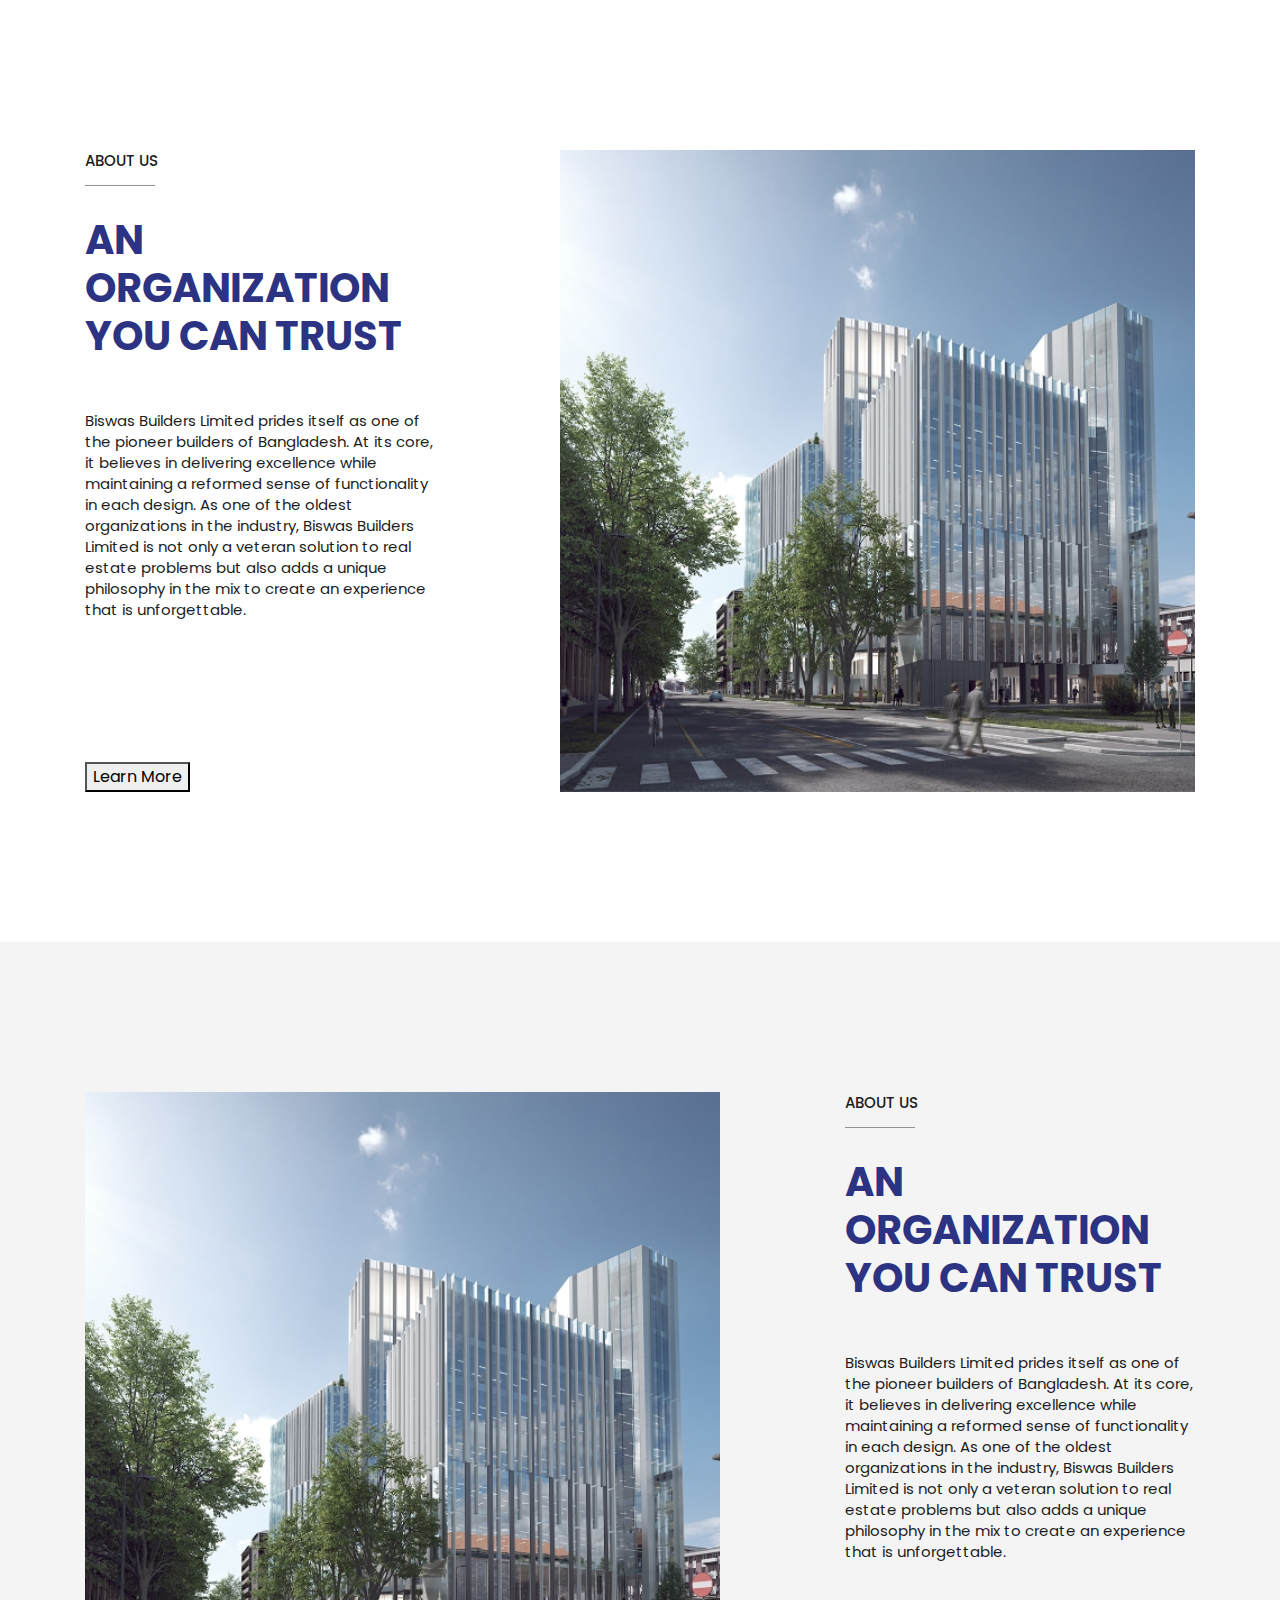
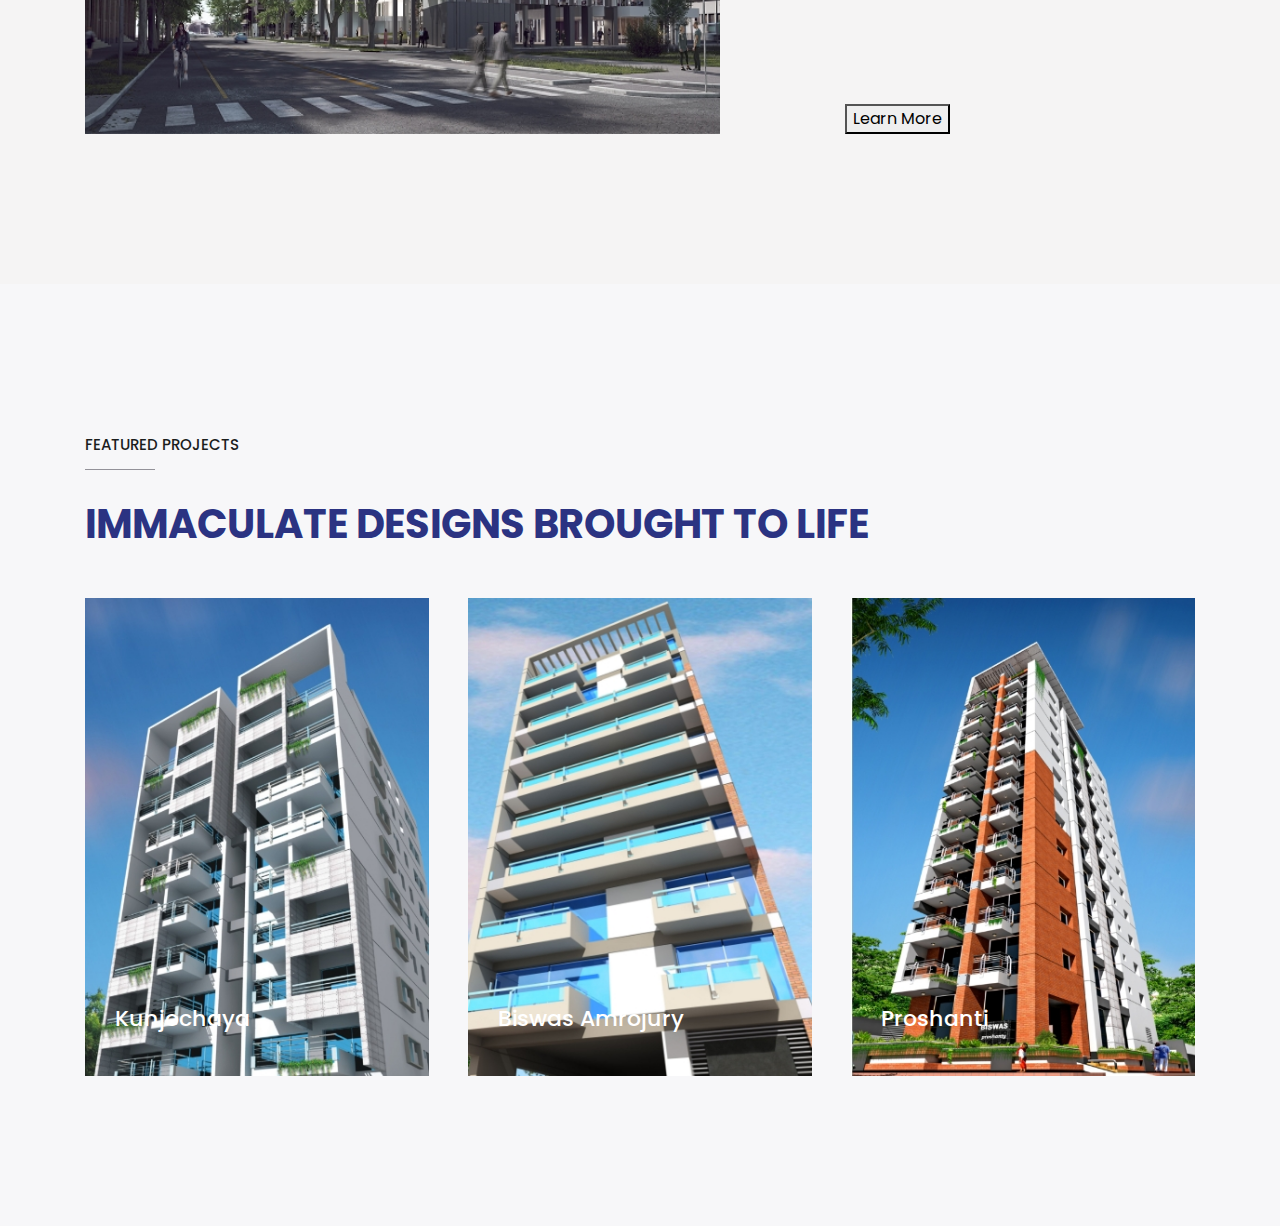
==== index.html @ 7f6e0b33 "first commit" ====
<!doctype html>
<html lang="en">
<head>
    <meta charset="UTF-8">
    <meta name="viewport"
          content="width=device-width, user-scalable=no, initial-scale=1.0, maximum-scale=1.0, minimum-scale=1.0">
    <meta http-equiv="X-UA-Compatible" content="ie=edge">
    <link rel="shortcut icon" href="assets/images/static/fav.png"/>
    <link href="https://fonts.googleapis.com/css?family=Poppins:200,300,400,500&display=swap" rel="stylesheet">
    <meta name="theme-color" content="#ffffff">
    <title>DC Template</title>
    <!--==============css links start==============-->
    <link rel="stylesheet" href="assets/lib/bootstrap/bootstrap.min.css">
    <link rel="stylesheet" href="assets/lib/font-awesome/font-awesome.min.css">
    <link rel="stylesheet" href="assets/lib/slick_slider/slick.min.css">
    <link rel="stylesheet" href="assets/lib/light_gallery/lightgallery.css">
    <link rel="stylesheet" href="assets/lib/layer_slider/layerslider.css">
    <link rel="stylesheet" href="assets/lib/nice_select/nice-select.css">
    <link rel="stylesheet" href="assets/css/home.css">
    <!--==============css links end==============-->
</head>
<body>
    <section class="px-150">
        <div class="container">
            <div class="row about_us">
                <div class="col-sm-4 about_us__text pb-sm-50">
                    <h4 class="subtitle">about us</h4>
                    <h1 class="title">An organization you can trust</h1>
                    <p>Biswas Builders Limited prides itself as one of the pioneer builders of Bangladesh. At its core, it believes in delivering excellence while maintaining a reformed sense of functionality in each design. As one of the oldest organizations in the industry, Biswas Builders Limited is not only a veteran solution to real estate problems but also adds a unique philosophy in the mix to create an experience that is unforgettable.</p>
                    <button>Learn More</button>
                </div>
                <div class="col-sm-7 offset-1 about_us__img">
                    <div class="about_us__img__img">
                        <img src="assets/images/static/Group-4869.jpg" alt="">
                    </div>
                </div>
            </div>
        </div>
    </section>

    <section class="section_bg px-150">
        <div class="container">
            <div class="row about_us">
                <div class="col-sm-7 about_us__img pb-sm-50">
                    <div class="about_us__img__img">
                        <img src="assets/images/static/Group-4869.jpg" alt="">
                    </div>
                </div>
                <div class="col-sm-4 offset-1 about_us__text">
                    <h4 class="subtitle">about us</h4>
                    <h1 class="title">An organization you can trust</h1>
                    <p>Biswas Builders Limited prides itself as one of the pioneer builders of Bangladesh. At its core, it believes in delivering excellence while maintaining a reformed sense of functionality in each design. As one of the oldest organizations in the industry, Biswas Builders Limited is not only a veteran solution to real estate problems but also adds a unique philosophy in the mix to create an experience that is unforgettable.</p>
                    <button>Learn More</button>
                </div>
            </div>
        </div>
    </section>

    <section class="featured_projects_bg px-150">
        <div class="container">
            <div class="row featured_projects">
                <div class="col-sm-12 featured_projects__text pb-sm-50">
                    <h4 class="subtitle">featured projects</h4>
                    <h1 class="title">Immaculate designs brought to life</h1>
                </div>
                <div class="col featured_projects__img">
                    <div class="featured_projects__img__slick">
                        <div class="featured_projects__img__slick__img">
                            <img src="assets/images/dynamic/featured-projects/Mask Group 170.jpg" alt="">
                            <h4 class="featured_projects__img__slick__img__title">Kunjochaya</h4>
                        </div>
                        <div class="featured_projects__img__slick__img">
                            <img src="assets/images/dynamic/featured-projects/Mask Group 175.jpg" alt="">
                            <h4 class="featured_projects__img__slick__img__title">Biswas Amrojury</h4>
                        </div>
                        <div class="featured_projects__img__slick__img">
                            <img src="assets/images/dynamic/featured-projects/Mask Group 176.jpg" alt="">
                            <h4 class="featured_projects__img__slick__img__title">Proshanti</h4>
                        </div>
                    </div>
                </div>
            </div>
        </div>
    </section>



















<!--======================= js links ======================= -->
<script src="assets/js/jquery.min.js"></script>
<script src="assets/lib/bootstrap/bootstrap.min.js"></script>
<script src="assets/lib/light_gallery/lightgallery.js"></script>
<script src="assets/lib/layer_slider/layerslider.transitions.js"></script>
<script src="assets/lib/layer_slider/layerslider.kreaturamedia.jquery.js"></script>
<script src="assets/lib/slick_slider/slick.js"></script>
<script src="assets/lib/gsap/tweenmax.js"></script>
<script src="assets/lib/anim/jquery.blast.min.js"></script>
<script src="assets/lib/nice_select/jquery.nice-select.min.js"></script>
<script src="assets/lib/preload/image-preloader.js"></script>
<script src="assets/js/home.js"></script>

</body>
</html>
---- assets/lib/light_gallery/lightgallery.css ----
@font-face {
  font-family: 'lg';
  src: url("../fonts/lg.eot?n1z373");
  src: url("../fonts/lg.eot?#iefixn1z373") format("embedded-opentype"), url("../fonts/lg.woff?n1z373") format("woff"), url("../fonts/lg.ttf?n1z373") format("truetype"), url("../fonts/lg.svg?n1z373#lg") format("svg");
  font-weight: normal;
  font-style: normal;
}
.lg-icon {
  font-family: 'lg';
  speak: none;
  font-style: normal;
  font-weight: normal;
  font-variant: normal;
  text-transform: none;
  line-height: 1;
  /* Better Font Rendering =========== */
  -webkit-font-smoothing: antialiased;
  -moz-osx-font-smoothing: grayscale;
}

.lg-actions .lg-next, .lg-actions .lg-prev {
  background-color: rgba(0, 0, 0, 0.45);
  border-radius: 2px;
  color: #999;
  cursor: pointer;
  display: block;
  font-size: 22px;
  margin-top: -10px;
  padding: 8px 10px 9px;
  position: absolute;
  top: 50%;
  z-index: 1080;
  border: none;
  outline: none;
}
.lg-actions .lg-next.disabled, .lg-actions .lg-prev.disabled {
  pointer-events: none;
  opacity: 0.5;
}
.lg-actions .lg-next:hover, .lg-actions .lg-prev:hover {
  color: #FFF;
}
.lg-actions .lg-next {
  right: 20px;
}
.lg-actions .lg-next:before {
  content: "\e095";
}
.lg-actions .lg-prev {
  left: 20px;
}
.lg-actions .lg-prev:after {
  content: "\e094";
}

@-webkit-keyframes lg-right-end {
  0% {
    left: 0;
  }
  50% {
    left: -30px;
  }
  100% {
    left: 0;
  }
}
@-moz-keyframes lg-right-end {
  0% {
    left: 0;
  }
  50% {
    left: -30px;
  }
  100% {
    left: 0;
  }
}
@-ms-keyframes lg-right-end {
  0% {
    left: 0;
  }
  50% {
    left: -30px;
  }
  100% {
    left: 0;
  }
}
@keyframes lg-right-end {
  0% {
    left: 0;
  }
  50% {
    left: -30px;
  }
  100% {
    left: 0;
  }
}
@-webkit-keyframes lg-left-end {
  0% {
    left: 0;
  }
  50% {
    left: 30px;
  }
  100% {
    left: 0;
  }
}
@-moz-keyframes lg-left-end {
  0% {
    left: 0;
  }
  50% {
    left: 30px;
  }
  100% {
    left: 0;
  }
}
@-ms-keyframes lg-left-end {
  0% {
    left: 0;
  }
  50% {
    left: 30px;
  }
  100% {
    left: 0;
  }
}
@keyframes lg-left-end {
  0% {
    left: 0;
  }
  50% {
    left: 30px;
  }
  100% {
    left: 0;
  }
}
.lg-outer.lg-right-end .lg-object {
  -webkit-animation: lg-right-end 0.3s;
  -o-animation: lg-right-end 0.3s;
  animation: lg-right-end 0.3s;
  position: relative;
}
.lg-outer.lg-left-end .lg-object {
  -webkit-animation: lg-left-end 0.3s;
  -o-animation: lg-left-end 0.3s;
  animation: lg-left-end 0.3s;
  position: relative;
}

.lg-toolbar {
  z-index: 1082;
  left: 0;
  position: absolute;
  top: 0;
  width: 100%;
  background-color: rgba(0, 0, 0, 0.45);
}
.lg-toolbar .lg-icon {
  color: #999;
  cursor: pointer;
  float: right;
  font-size: 24px;
  height: 47px;
  line-height: 27px;
  padding: 10px 0;
  text-align: center;
  width: 50px;
  text-decoration: none !important;
  outline: medium none;
  -webkit-transition: color 0.2s linear;
  -o-transition: color 0.2s linear;
  transition: color 0.2s linear;
}
.lg-toolbar .lg-icon:hover {
  color: #FFF;
}
.lg-toolbar .lg-close:after {
  content: "\e070";
}
.lg-toolbar .lg-download:after {
  content: "\e0f2";
}

.lg-sub-html {
  background-color: rgba(0, 0, 0, 0.45);
  bottom: 0;
  color: #EEE;
  font-size: 16px;
  left: 0;
  padding: 10px 40px;
  position: fixed;
  right: 0;
  text-align: center;
  z-index: 1080;
}
.lg-sub-html h4 {
  margin: 0;
  font-size: 13px;
  font-weight: bold;
}
.lg-sub-html p {
  font-size: 12px;
  margin: 5px 0 0;
}

#lg-counter {
  color: #999;
  display: inline-block;
  font-size: 16px;
  padding-left: 20px;
  padding-top: 12px;
  vertical-align: middle;
}

.lg-toolbar, .lg-prev, .lg-next {
  opacity: 1;
  -webkit-transition: -webkit-transform 0.35s cubic-bezier(0, 0, 0.25, 1) 0s, opacity 0.35s cubic-bezier(0, 0, 0.25, 1) 0s, color 0.2s linear;
  -moz-transition: -moz-transform 0.35s cubic-bezier(0, 0, 0.25, 1) 0s, opacity 0.35s cubic-bezier(0, 0, 0.25, 1) 0s, color 0.2s linear;
  -o-transition: -o-transform 0.35s cubic-bezier(0, 0, 0.25, 1) 0s, opacity 0.35s cubic-bezier(0, 0, 0.25, 1) 0s, color 0.2s linear;
  transition: transform 0.35s cubic-bezier(0, 0, 0.25, 1) 0s, opacity 0.35s cubic-bezier(0, 0, 0.25, 1) 0s, color 0.2s linear;
}

.lg-hide-items .lg-prev {
  opacity: 0;
  -webkit-transform: translate3d(-10px, 0, 0);
  transform: translate3d(-10px, 0, 0);
}
.lg-hide-items .lg-next {
  opacity: 0;
  -webkit-transform: translate3d(10px, 0, 0);
  transform: translate3d(10px, 0, 0);
}
.lg-hide-items .lg-toolbar {
  opacity: 0;
  -webkit-transform: translate3d(0, -10px, 0);
  transform: translate3d(0, -10px, 0);
}

body:not(.lg-from-hash) .lg-outer.lg-start-zoom .lg-object {
  -webkit-transform: scale3d(0.5, 0.5, 0.5);
  transform: scale3d(0.5, 0.5, 0.5);
  opacity: 0;
  -webkit-transition: -webkit-transform 250ms cubic-bezier(0, 0, 0.25, 1) 0s, opacity 250ms cubic-bezier(0, 0, 0.25, 1) !important;
  -moz-transition: -moz-transform 250ms cubic-bezier(0, 0, 0.25, 1) 0s, opacity 250ms cubic-bezier(0, 0, 0.25, 1) !important;
  -o-transition: -o-transform 250ms cubic-bezier(0, 0, 0.25, 1) 0s, opacity 250ms cubic-bezier(0, 0, 0.25, 1) !important;
  transition: transform 250ms cubic-bezier(0, 0, 0.25, 1) 0s, opacity 250ms cubic-bezier(0, 0, 0.25, 1) !important;
  -webkit-transform-origin: 50% 50%;
  -moz-transform-origin: 50% 50%;
  -ms-transform-origin: 50% 50%;
  transform-origin: 50% 50%;
}
body:not(.lg-from-hash) .lg-outer.lg-start-zoom .lg-item.lg-complete .lg-object {
  -webkit-transform: scale3d(1, 1, 1);
  transform: scale3d(1, 1, 1);
  opacity: 1;
}

.lg-outer .lg-thumb-outer {
  background-color: #0D0A0A;
  bottom: 0;
  position: absolute;
  width: 100%;
  z-index: 1080;
  max-height: 350px;
  -webkit-transform: translate3d(0, 100%, 0);
  transform: translate3d(0, 100%, 0);
  -webkit-transition: -webkit-transform 0.25s cubic-bezier(0, 0, 0.25, 1) 0s;
  -moz-transition: -moz-transform 0.25s cubic-bezier(0, 0, 0.25, 1) 0s;
  -o-transition: -o-transform 0.25s cubic-bezier(0, 0, 0.25, 1) 0s;
  transition: transform 0.25s cubic-bezier(0, 0, 0.25, 1) 0s;
}
.lg-outer .lg-thumb-outer.lg-grab .lg-thumb-item {
  cursor: -webkit-grab;
  cursor: -moz-grab;
  cursor: -o-grab;
  cursor: -ms-grab;
  cursor: grab;
}
.lg-outer .lg-thumb-outer.lg-grabbing .lg-thumb-item {
  cursor: move;
  cursor: -webkit-grabbing;
  cursor: -moz-grabbing;
  cursor: -o-grabbing;
  cursor: -ms-grabbing;
  cursor: grabbing;
}
.lg-outer .lg-thumb-outer.lg-dragging .lg-thumb {
  -webkit-transition-duration: 0s !important;
  transition-duration: 0s !important;
}
.lg-outer.lg-thumb-open .lg-thumb-outer {
  -webkit-transform: translate3d(0, 0%, 0);
  transform: translate3d(0, 0%, 0);
}
.lg-outer .lg-thumb {
  padding: 10px 0;
  height: 100%;
  margin-bottom: -5px;
}
.lg-outer .lg-thumb-item {
  border-radius: 5px;
  cursor: pointer;
  float: left;
  overflow: hidden;
  height: 100%;
  border: 2px solid #FFF;
  border-radius: 4px;
  margin-bottom: 5px;
}
@media (min-width: 1025px) {
  .lg-outer .lg-thumb-item {
    -webkit-transition: border-color 0.25s ease;
    -o-transition: border-color 0.25s ease;
    transition: border-color 0.25s ease;
  }
}
.lg-outer .lg-thumb-item.active, .lg-outer .lg-thumb-item:hover {
  border-color: #a90707;
}
.lg-outer .lg-thumb-item img {
  width: 100%;
  height: 100%;
  object-fit: cover;
}
.lg-outer.lg-has-thumb .lg-item {
  padding-bottom: 120px;
}
.lg-outer.lg-can-toggle .lg-item {
  padding-bottom: 0;
}
.lg-outer.lg-pull-caption-up .lg-sub-html {
  -webkit-transition: bottom 0.25s ease;
  -o-transition: bottom 0.25s ease;
  transition: bottom 0.25s ease;
}
.lg-outer.lg-pull-caption-up.lg-thumb-open .lg-sub-html {
  bottom: 100px;
}
.lg-outer .lg-toogle-thumb {
  background-color: #0D0A0A;
  border-radius: 2px 2px 0 0;
  color: #999;
  cursor: pointer;
  font-size: 24px;
  height: 39px;
  line-height: 27px;
  padding: 5px 0;
  position: absolute;
  right: 20px;
  text-align: center;
  top: -39px;
  width: 50px;
}
.lg-outer .lg-toogle-thumb:after {
  content: "\e1ff";
}
.lg-outer .lg-toogle-thumb:hover {
  color: #FFF;
}

.lg-outer .lg-video-cont {
  display: inline-block;
  vertical-align: middle;
  max-width: 1140px;
  max-height: 100%;
  width: 100%;
  padding: 0 5px;
}
.lg-outer .lg-video {
  width: 100%;
  height: 0;
  padding-bottom: 56.25%;
  overflow: hidden;
  position: relative;
}
.lg-outer .lg-video .lg-object {
  display: inline-block;
  position: absolute;
  top: 0;
  left: 0;
  width: 100% !important;
  height: 100% !important;
}
.lg-outer .lg-video .lg-video-play {
  width: 84px;
  height: 59px;
  position: absolute;
  left: 50%;
  top: 50%;
  margin-left: -42px;
  margin-top: -30px;
  z-index: 1080;
  cursor: pointer;
}
.lg-outer .lg-has-iframe .lg-video {
  -webkit-overflow-scrolling: touch;
  overflow: auto;
}
.lg-outer .lg-has-vimeo .lg-video-play {
  background: url("../img/vimeo-play.png") no-repeat scroll 0 0 transparent;
}
.lg-outer .lg-has-vimeo:hover .lg-video-play {
  background: url("../img/vimeo-play.png") no-repeat scroll 0 -58px transparent;
}
.lg-outer .lg-has-html5 .lg-video-play {
  background: transparent url("../img/video-play.png") no-repeat scroll 0 0;
  height: 64px;
  margin-left: -32px;
  margin-top: -32px;
  width: 64px;
  opacity: 0.8;
}
.lg-outer .lg-has-html5:hover .lg-video-play {
  opacity: 1;
}
.lg-outer .lg-has-youtube .lg-video-play {
  background: url("../img/youtube-play.png") no-repeat scroll 0 0 transparent;
}
.lg-outer .lg-has-youtube:hover .lg-video-play {
  background: url("../img/youtube-play.png") no-repeat scroll 0 -60px transparent;
}
.lg-outer .lg-video-object {
  width: 100% !important;
  height: 100% !important;
  position: absolute;
  top: 0;
  left: 0;
}
.lg-outer .lg-has-video .lg-video-object {
  visibility: hidden;
}
.lg-outer .lg-has-video.lg-video-playing .lg-object, .lg-outer .lg-has-video.lg-video-playing .lg-video-play {
  display: none;
}
.lg-outer .lg-has-video.lg-video-playing .lg-video-object {
  visibility: visible;
}

.lg-progress-bar {
  background-color: #333;
  height: 5px;
  left: 0;
  position: absolute;
  top: 0;
  width: 100%;
  z-index: 1083;
  opacity: 0;
  -webkit-transition: opacity 0.08s ease 0s;
  -moz-transition: opacity 0.08s ease 0s;
  -o-transition: opacity 0.08s ease 0s;
  transition: opacity 0.08s ease 0s;
}
.lg-progress-bar .lg-progress {
  background-color: #a90707;
  height: 5px;
  width: 0;
}
.lg-progress-bar.lg-start .lg-progress {
  width: 100%;
}
.lg-show-autoplay .lg-progress-bar {
  opacity: 1;
}

.lg-autoplay-button:after {
  content: "\e01d";
}
.lg-show-autoplay .lg-autoplay-button:after {
  content: "\e01a";
}

.lg-outer.lg-css3.lg-zoom-dragging .lg-item.lg-complete.lg-zoomable .lg-img-wrap, .lg-outer.lg-css3.lg-zoom-dragging .lg-item.lg-complete.lg-zoomable .lg-image {
  -webkit-transition-duration: 0s;
  transition-duration: 0s;
}
.lg-outer.lg-use-transition-for-zoom .lg-item.lg-complete.lg-zoomable .lg-img-wrap {
  -webkit-transition: -webkit-transform 0.3s cubic-bezier(0, 0, 0.25, 1) 0s;
  -moz-transition: -moz-transform 0.3s cubic-bezier(0, 0, 0.25, 1) 0s;
  -o-transition: -o-transform 0.3s cubic-bezier(0, 0, 0.25, 1) 0s;
  transition: transform 0.3s cubic-bezier(0, 0, 0.25, 1) 0s;
}
.lg-outer.lg-use-left-for-zoom .lg-item.lg-complete.lg-zoomable .lg-img-wrap {
  -webkit-transition: left 0.3s cubic-bezier(0, 0, 0.25, 1) 0s, top 0.3s cubic-bezier(0, 0, 0.25, 1) 0s;
  -moz-transition: left 0.3s cubic-bezier(0, 0, 0.25, 1) 0s, top 0.3s cubic-bezier(0, 0, 0.25, 1) 0s;
  -o-transition: left 0.3s cubic-bezier(0, 0, 0.25, 1) 0s, top 0.3s cubic-bezier(0, 0, 0.25, 1) 0s;
  transition: left 0.3s cubic-bezier(0, 0, 0.25, 1) 0s, top 0.3s cubic-bezier(0, 0, 0.25, 1) 0s;
}
.lg-outer .lg-item.lg-complete.lg-zoomable .lg-img-wrap {
  -webkit-transform: translate3d(0, 0, 0);
  transform: translate3d(0, 0, 0);
  -webkit-backface-visibility: hidden;
  -moz-backface-visibility: hidden;
  backface-visibility: hidden;
}
.lg-outer .lg-item.lg-complete.lg-zoomable .lg-image {
  -webkit-transform: scale3d(1, 1, 1);
  transform: scale3d(1, 1, 1);
  -webkit-transition: -webkit-transform 0.3s cubic-bezier(0, 0, 0.25, 1) 0s, opacity 0.15s !important;
  -moz-transition: -moz-transform 0.3s cubic-bezier(0, 0, 0.25, 1) 0s, opacity 0.15s !important;
  -o-transition: -o-transform 0.3s cubic-bezier(0, 0, 0.25, 1) 0s, opacity 0.15s !important;
  transition: transform 0.3s cubic-bezier(0, 0, 0.25, 1) 0s, opacity 0.15s !important;
  -webkit-transform-origin: 0 0;
  -moz-transform-origin: 0 0;
  -ms-transform-origin: 0 0;
  transform-origin: 0 0;
  -webkit-backface-visibility: hidden;
  -moz-backface-visibility: hidden;
  backface-visibility: hidden;
}

#lg-zoom-in:after {
  content: "\e311";
}

#lg-actual-size {
  font-size: 20px;
}
#lg-actual-size:after {
  content: "\e033";
}

#lg-zoom-out {
  opacity: 0.5;
  pointer-events: none;
}
#lg-zoom-out:after {
  content: "\e312";
}
.lg-zoomed #lg-zoom-out {
  opacity: 1;
  pointer-events: auto;
}

.lg-outer .lg-pager-outer {
  bottom: 60px;
  left: 0;
  position: absolute;
  right: 0;
  text-align: center;
  z-index: 1080;
  height: 10px;
}
.lg-outer .lg-pager-outer.lg-pager-hover .lg-pager-cont {
  overflow: visible;
}
.lg-outer .lg-pager-cont {
  cursor: pointer;
  display: inline-block;
  overflow: hidden;
  position: relative;
  vertical-align: top;
  margin: 0 5px;
}
.lg-outer .lg-pager-cont:hover .lg-pager-thumb-cont {
  opacity: 1;
  -webkit-transform: translate3d(0, 0, 0);
  transform: translate3d(0, 0, 0);
}
.lg-outer .lg-pager-cont.lg-pager-active .lg-pager {
  box-shadow: 0 0 0 2px white inset;
}
.lg-outer .lg-pager-thumb-cont {
  background-color: #fff;
  color: #FFF;
  bottom: 100%;
  height: 83px;
  left: 0;
  margin-bottom: 20px;
  margin-left: -60px;
  opacity: 0;
  padding: 5px;
  position: absolute;
  width: 120px;
  border-radius: 3px;
  -webkit-transition: opacity 0.15s ease 0s, -webkit-transform 0.15s ease 0s;
  -moz-transition: opacity 0.15s ease 0s, -moz-transform 0.15s ease 0s;
  -o-transition: opacity 0.15s ease 0s, -o-transform 0.15s ease 0s;
  transition: opacity 0.15s ease 0s, transform 0.15s ease 0s;
  -webkit-transform: translate3d(0, 5px, 0);
  transform: translate3d(0, 5px, 0);
}
.lg-outer .lg-pager-thumb-cont img {
  width: 100%;
  height: 100%;
}
.lg-outer .lg-pager {
  background-color: rgba(255, 255, 255, 0.5);
  border-radius: 50%;
  box-shadow: 0 0 0 8px rgba(255, 255, 255, 0.7) inset;
  display: block;
  height: 12px;
  -webkit-transition: box-shadow 0.3s ease 0s;
  -o-transition: box-shadow 0.3s ease 0s;
  transition: box-shadow 0.3s ease 0s;
  width: 12px;
}
.lg-outer .lg-pager:hover, .lg-outer .lg-pager:focus {
  box-shadow: 0 0 0 8px white inset;
}
.lg-outer .lg-caret {
  border-left: 10px solid transparent;
  border-right: 10px solid transparent;
  border-top: 10px dashed;
  bottom: -10px;
  display: inline-block;
  height: 0;
  left: 50%;
  margin-left: -5px;
  position: absolute;
  vertical-align: middle;
  width: 0;
}

.lg-fullscreen:after {
  content: "\e20c";
}
.lg-fullscreen-on .lg-fullscreen:after {
  content: "\e20d";
}

.lg-outer #lg-dropdown-overlay {
  background-color: rgba(0, 0, 0, 0.25);
  bottom: 0;
  cursor: default;
  left: 0;
  position: fixed;
  right: 0;
  top: 0;
  z-index: 1081;
  opacity: 0;
  visibility: hidden;
  -webkit-transition: visibility 0s linear 0.18s, opacity 0.18s linear 0s;
  -o-transition: visibility 0s linear 0.18s, opacity 0.18s linear 0s;
  transition: visibility 0s linear 0.18s, opacity 0.18s linear 0s;
}
.lg-outer.lg-dropdown-active .lg-dropdown, .lg-outer.lg-dropdown-active #lg-dropdown-overlay {
  -webkit-transition-delay: 0s;
  transition-delay: 0s;
  -moz-transform: translate3d(0, 0px, 0);
  -o-transform: translate3d(0, 0px, 0);
  -ms-transform: translate3d(0, 0px, 0);
  -webkit-transform: translate3d(0, 0px, 0);
  transform: translate3d(0, 0px, 0);
  opacity: 1;
  visibility: visible;
}
.lg-outer.lg-dropdown-active #lg-share {
  color: #FFF;
}
.lg-outer .lg-dropdown {
  background-color: #fff;
  border-radius: 2px;
  font-size: 14px;
  list-style-type: none;
  margin: 0;
  padding: 10px 0;
  position: absolute;
  right: 0;
  text-align: left;
  top: 50px;
  opacity: 0;
  visibility: hidden;
  -moz-transform: translate3d(0, 5px, 0);
  -o-transform: translate3d(0, 5px, 0);
  -ms-transform: translate3d(0, 5px, 0);
  -webkit-transform: translate3d(0, 5px, 0);
  transform: translate3d(0, 5px, 0);
  -webkit-transition: -webkit-transform 0.18s linear 0s, visibility 0s linear 0.5s, opacity 0.18s linear 0s;
  -moz-transition: -moz-transform 0.18s linear 0s, visibility 0s linear 0.5s, opacity 0.18s linear 0s;
  -o-transition: -o-transform 0.18s linear 0s, visibility 0s linear 0.5s, opacity 0.18s linear 0s;
  transition: transform 0.18s linear 0s, visibility 0s linear 0.5s, opacity 0.18s linear 0s;
}
.lg-outer .lg-dropdown:after {
  content: "";
  display: block;
  height: 0;
  width: 0;
  position: absolute;
  border: 8px solid transparent;
  border-bottom-color: #FFF;
  right: 16px;
  top: -16px;
}
.lg-outer .lg-dropdown > li:last-child {
  margin-bottom: 0px;
}
.lg-outer .lg-dropdown > li:hover a, .lg-outer .lg-dropdown > li:hover .lg-icon {
  color: #333;
}
.lg-outer .lg-dropdown a {
  color: #333;
  display: block;
  white-space: pre;
  padding: 4px 12px;
  font-family: "Open Sans","Helvetica Neue",Helvetica,Arial,sans-serif;
  font-size: 12px;
}
.lg-outer .lg-dropdown a:hover {
  background-color: rgba(0, 0, 0, 0.07);
}
.lg-outer .lg-dropdown .lg-dropdown-text {
  display: inline-block;
  line-height: 1;
  margin-top: -3px;
  vertical-align: middle;
}
.lg-outer .lg-dropdown .lg-icon {
  color: #333;
  display: inline-block;
  float: none;
  font-size: 20px;
  height: auto;
  line-height: 1;
  margin-right: 8px;
  padding: 0;
  vertical-align: middle;
  width: auto;
}
.lg-outer #lg-share {
  position: relative;
}
.lg-outer #lg-share:after {
  content: "\e80d";
}
.lg-outer #lg-share-facebook .lg-icon {
  color: #3b5998;
}
.lg-outer #lg-share-facebook .lg-icon:after {
  content: "\e901";
}
.lg-outer #lg-share-twitter .lg-icon {
  color: #00aced;
}
.lg-outer #lg-share-twitter .lg-icon:after {
  content: "\e904";
}
.lg-outer #lg-share-googleplus .lg-icon {
  color: #dd4b39;
}
.lg-outer #lg-share-googleplus .lg-icon:after {
  content: "\e902";
}
.lg-outer #lg-share-pinterest .lg-icon {
  color: #cb2027;
}
.lg-outer #lg-share-pinterest .lg-icon:after {
  content: "\e903";
}

.lg-group:after {
  content: "";
  display: table;
  clear: both;
}

.lg-outer {
  width: 100%;
  height: 100%;
  position: fixed;
  top: 0;
  left: 0;
  z-index: 1050;
  text-align: left;
  opacity: 0;
  -webkit-transition: opacity 0.15s ease 0s;
  -o-transition: opacity 0.15s ease 0s;
  transition: opacity 0.15s ease 0s;
}
.lg-outer * {
  -webkit-box-sizing: border-box;
  -moz-box-sizing: border-box;
  box-sizing: border-box;
}
.lg-outer.lg-visible {
  opacity: 1;
}
.lg-outer.lg-css3 .lg-item.lg-prev-slide, .lg-outer.lg-css3 .lg-item.lg-next-slide, .lg-outer.lg-css3 .lg-item.lg-current {
  -webkit-transition-duration: inherit !important;
  transition-duration: inherit !important;
  -webkit-transition-timing-function: inherit !important;
  transition-timing-function: inherit !important;
}
.lg-outer.lg-css3.lg-dragging .lg-item.lg-prev-slide, .lg-outer.lg-css3.lg-dragging .lg-item.lg-next-slide, .lg-outer.lg-css3.lg-dragging .lg-item.lg-current {
  -webkit-transition-duration: 0s !important;
  transition-duration: 0s !important;
  opacity: 1;
}
.lg-outer.lg-grab img.lg-object {
  cursor: -webkit-grab;
  cursor: -moz-grab;
  cursor: -o-grab;
  cursor: -ms-grab;
  cursor: grab;
}
.lg-outer.lg-grabbing img.lg-object {
  cursor: move;
  cursor: -webkit-grabbing;
  cursor: -moz-grabbing;
  cursor: -o-grabbing;
  cursor: -ms-grabbing;
  cursor: grabbing;
}
.lg-outer .lg {
  height: 100%;
  width: 100%;
  position: relative;
  overflow: hidden;
  margin-left: auto;
  margin-right: auto;
  max-width: 100%;
  max-height: 100%;
}
.lg-outer .lg-inner {
  width: 100%;
  height: 100%;
  position: absolute;
  left: 0;
  top: 0;
  white-space: nowrap;
}
.lg-outer .lg-item {
  background: url("../images/static/ajax-loader.gif") no-repeat scroll center center transparent;
  display: none !important;
  background-size: 30px;
}
.lg-outer.lg-css3 .lg-prev-slide, .lg-outer.lg-css3 .lg-current, .lg-outer.lg-css3 .lg-next-slide {
  display: inline-block !important;
}
.lg-outer.lg-css .lg-current {
  display: inline-block !important;
}
.lg-outer .lg-item, .lg-outer .lg-img-wrap {
  display: inline-block;
  text-align: center;
  position: absolute;
  width: 100%;
  height: 100%;
}
.lg-outer .lg-item:before, .lg-outer .lg-img-wrap:before {
  content: "";
  display: inline-block;
  height: 50%;
  width: 1px;
  margin-right: -1px;
}
.lg-outer .lg-img-wrap {
  position: absolute;
  padding: 0 5px;
  left: 0;
  right: 0;
  top: 0;
  bottom: 0;
}
.lg-outer .lg-item.lg-complete {
  background-image: none;
}
.lg-outer .lg-item.lg-current {
  z-index: 1060;
}
.lg-outer .lg-image {
  display: inline-block;
  vertical-align: middle;
  max-width: 100%;
  max-height: 100%;
  width: auto !important;
  height: auto !important;
}
.lg-outer.lg-show-after-load .lg-item .lg-object, .lg-outer.lg-show-after-load .lg-item .lg-video-play {
  opacity: 0;
  -webkit-transition: opacity 0.15s ease 0s;
  -o-transition: opacity 0.15s ease 0s;
  transition: opacity 0.15s ease 0s;
}
.lg-outer.lg-show-after-load .lg-item.lg-complete .lg-object, .lg-outer.lg-show-after-load .lg-item.lg-complete .lg-video-play {
  opacity: 1;
}
.lg-outer .lg-empty-html {
  display: none;
}
.lg-outer.lg-hide-download #lg-download {
  display: none;
}

.lg-backdrop {
  position: fixed;
  top: 0;
  left: 0;
  right: 0;
  bottom: 0;
  z-index: 1040;
  background-color: #000;
  opacity: 0;
  -webkit-transition: opacity 0.15s ease 0s;
  -o-transition: opacity 0.15s ease 0s;
  transition: opacity 0.15s ease 0s;
}
.lg-backdrop.in {
  opacity: 1;
}

.lg-css3.lg-no-trans .lg-prev-slide, .lg-css3.lg-no-trans .lg-next-slide, .lg-css3.lg-no-trans .lg-current {
  -webkit-transition: none 0s ease 0s !important;
  -moz-transition: none 0s ease 0s !important;
  -o-transition: none 0s ease 0s !important;
  transition: none 0s ease 0s !important;
}
.lg-css3.lg-use-css3 .lg-item {
  -webkit-backface-visibility: hidden;
  -moz-backface-visibility: hidden;
  backface-visibility: hidden;
}
.lg-css3.lg-use-left .lg-item {
  -webkit-backface-visibility: hidden;
  -moz-backface-visibility: hidden;
  backface-visibility: hidden;
}
.lg-css3.lg-fade .lg-item {
  opacity: 0;
}
.lg-css3.lg-fade .lg-item.lg-current {
  opacity: 1;
}
.lg-css3.lg-fade .lg-item.lg-prev-slide, .lg-css3.lg-fade .lg-item.lg-next-slide, .lg-css3.lg-fade .lg-item.lg-current {
  -webkit-transition: opacity 0.1s ease 0s;
  -moz-transition: opacity 0.1s ease 0s;
  -o-transition: opacity 0.1s ease 0s;
  transition: opacity 0.1s ease 0s;
}
.lg-css3.lg-slide.lg-use-css3 .lg-item {
  opacity: 0;
}
.lg-css3.lg-slide.lg-use-css3 .lg-item.lg-prev-slide {
  -webkit-transform: translate3d(-100%, 0, 0);
  transform: translate3d(-100%, 0, 0);
}
.lg-css3.lg-slide.lg-use-css3 .lg-item.lg-next-slide {
  -webkit-transform: translate3d(100%, 0, 0);
  transform: translate3d(100%, 0, 0);
}
.lg-css3.lg-slide.lg-use-css3 .lg-item.lg-current {
  -webkit-transform: translate3d(0, 0, 0);
  transform: translate3d(0, 0, 0);
  opacity: 1;
}
.lg-css3.lg-slide.lg-use-css3 .lg-item.lg-prev-slide, .lg-css3.lg-slide.lg-use-css3 .lg-item.lg-next-slide, .lg-css3.lg-slide.lg-use-css3 .lg-item.lg-current {
  -webkit-transition: -webkit-transform 1s cubic-bezier(0, 0, 0.25, 1) 0s, opacity 0.1s ease 0s;
  -moz-transition: -moz-transform 1s cubic-bezier(0, 0, 0.25, 1) 0s, opacity 0.1s ease 0s;
  -o-transition: -o-transform 1s cubic-bezier(0, 0, 0.25, 1) 0s, opacity 0.1s ease 0s;
  transition: transform 1s cubic-bezier(0, 0, 0.25, 1) 0s, opacity 0.1s ease 0s;
}
.lg-css3.lg-slide.lg-use-left .lg-item {
  opacity: 0;
  position: absolute;
  left: 0;
}
.lg-css3.lg-slide.lg-use-left .lg-item.lg-prev-slide {
  left: -100%;
}
.lg-css3.lg-slide.lg-use-left .lg-item.lg-next-slide {
  left: 100%;
}
.lg-css3.lg-slide.lg-use-left .lg-item.lg-current {
  left: 0;
  opacity: 1;
}
.lg-css3.lg-slide.lg-use-left .lg-item.lg-prev-slide, .lg-css3.lg-slide.lg-use-left .lg-item.lg-next-slide, .lg-css3.lg-slide.lg-use-left .lg-item.lg-current {
  -webkit-transition: left 1s cubic-bezier(0, 0, 0.25, 1) 0s, opacity 0.1s ease 0s;
  -moz-transition: left 1s cubic-bezier(0, 0, 0.25, 1) 0s, opacity 0.1s ease 0s;
  -o-transition: left 1s cubic-bezier(0, 0, 0.25, 1) 0s, opacity 0.1s ease 0s;
  transition: left 1s cubic-bezier(0, 0, 0.25, 1) 0s, opacity 0.1s ease 0s;
}

/*# sourceMappingURL=lightgallery.css.map */
---- assets/lib/layer_slider/layerslider.css ----
/*
	* Style settings of LayerSlider
	*
	* (c) 2011-2019 George Krupa, John Gera & Kreatura Media
	*
	* Plugin web:			https://layerslider.kreaturamedia.com/
	* Licenses: 			http://codecanyon.net/licenses/
*/



/* Slider structure z-index cheat sheet

	_____									YourLogo				z.index: 50;
	_____ _____ _____						Most GUI elements		z-index: 40;
	______________________					.ls-inner wrapper		z-index: 30;
	______________________					.ls-hidden wrapper		z-index: 20;
	___________________________				.ls-shadow				z-index: 10;
	________________________________		slider element			z-index: default;

	------------------------------------	Document

*/



/* Slider */

	.ls-container {
		visibility: hidden;
		position: relative;
		max-width: 100%;
	}

	.ls-inner {
		position: relative;
		width: 100%;
		height: 100%;
		background-position: center center;
		z-index: 30;
	}

	.ls-wp-fullwidth-container {
		width: 100%;
		position: relative;
	}

	.ls-wp-fullwidth-helper {
		position: absolute;
	}



/* Layers */

	.ls-layers,
	.ls-slide-backgrounds,
	.ls-slide-effects,
	.ls-background-videos,
	.ls-bg-video-overlay {
		width: 100%;
		height: 100%;
		position: absolute;
		left: 0;
		top: 0;
		overflow: hidden;
		-o-transform: translateZ(0);
		-ms-transform: translateZ(0);
		-moz-transform: translateZ(0);
		-webkit-transform: translateZ(0);
		transform: translateZ(0);
	}

	.ls-wrapper {
		padding: 0 !important;
		visibility: visible !important;
		border: 0 !important;
		z-index: 1;
	}

	.ls-background-videos {
		z-index: 1;
	}

	.ls-bg-video-overlay {
		z-index: 21;
		background-repeat: repeat;
		background-position: center center;
	}

	.ls-slide-backgrounds {
		z-index: 2;
	}

	.ls-slide-effects {
		z-index: 4;
	}

	.ls-layers {
		z-index: 35;
	}

	.ls-parallax,
	.ls-in-out,
	.ls-z {
		position: absolute !important;
	}

	.ls-parallax,
	.ls-z {
		width: 0 !important;
		height: 0 !important;
		top: 0 !important;
		left: 0 !important;
		bottom: auto !important;
		right: auto !important;
		display: block !important;
		overflow: visible !important;
	}

	.ls-in-out {
		display: none;
	}

	.ls-loop, .ls-clip {
		position: absolute !important;
		display: block !important;
	}

	.ls-parallax,
	.ls-in-out,
	.ls-loop,
	.ls-z {
		background: none !important;
	}

	.ls-parallax,
	.ls-bg-wrap,
	.ls-loop {
		margin: 0 !important;
	}

	.ls-wrapper > .ls-layer,
	.ls-wrapper > a > .ls-layer
	.ls-wrapper > .ls-bg {
		line-height: normal;
		white-space: nowrap;
		word-wrap: normal;
		margin-right: 0 !important;
		margin-bottom: 0 !important;
	}

	.ls-wrapper > .ls-layer,
	.ls-wrapper > a > .ls-layer {
		position: absolute !important;
		display: block !important;
		-o-transform: translateZ(1px);
		-ms-transform: translateZ(1px);
		-moz-transform: translateZ(1px);
		-webkit-transform: translateZ(1px);
		transform: translateZ(1px);
	}

	.ls-bg-wrap,
	.ls-bg-outer {
		width: 100%;
		height: 100%;
		position: absolute;
		left: 0;
		top: 0;
	}

	.ls-bg-wrap {
		display: none;
	}

	.ls-bg-outer {
		overflow: hidden !important;
	}

	.ls-wrapper > a.ls-layer-link {
		cursor: pointer !important;
		display: block !important;
		position: absolute !important;
		left: 0 !important;
		top: 0 !important;
		width: 100% !important;
		height: 100% !important;
		z-index: 10;
		-o-transform: translateZ(100px);
		-ms-transform: translateZ(100px);
		-moz-transform: translateZ(100px);
		-webkit-transform: translateZ(100px);
		transform: translateZ(100px);
		background: url([data-uri]) !important;
	}



/* GUI */



	/* Common */

	.ls-gui-element {
		z-index: 40;
	}

	.ls-loading-container {
		position: absolute !important;
		display: none;
		left: 50% !important;
		top: 50% !important;
	}

	.ls-loading-indicator {
		margin: 0 auto;
	}



	/* Media */

	.ls-media-unmute {
		visibility: hidden;
		position: absolute;
		left: 16px;
		top: 16px;
		width: 30px;
		height: 30px;
		cursor: pointer;
		opacity: .65;
	}

	.ls-media-unmute-active {
		visibility: visible;
	}

	.ls-media-unmute-bg {
		position: absolute;
		left: 0;
		top: 0;
		right: 0;
		bottom: 0;
		border-radius: 30px;
		border: 0 solid white;
		transform: scale(0.1);
		background: rgba(0,0,0,.25);
		box-shadow: 0 3px 10px rgba(0,0,0,.2);
	}

	.ls-icon-muted, .ls-icon-unmuted {
		position: absolute;
		left: 0;
		top: 0;
		width: 100%;
		height: 100%;
		background-repeat: no-repeat;
		background-position: center;
		background-size: 20px;
		transform: scale(0.1);
	}

	.ls-media-unmute-active .ls-media-unmute-bg {
		border: 2px solid white;
	}

	.ls-media-unmute-active .ls-icon-muted,
	.ls-media-unmute-active .ls-icon-unmuted,
	.ls-media-unmute-active .ls-media-unmute-bg {
		transform: scale(1) !important;
	}

	.ls-icon-muted {
		/*background-image: url(../img/icon-muted-white.png);*/
		opacity: 1;
	}

	.ls-icon-unmuted {
		/*background-image: url(../img/icon-unmuted-white.png);*/
		opacity: 0;
	}

	.ls-media-unmute:hover {
		opacity: 1;
	}

	.ls-media-unmute:hover .ls-icon-muted {
		opacity: 0;
	}

	.ls-media-unmute:hover .ls-icon-unmuted {
		opacity: 1;
	}

	.ls-media-unmute-bg,
	.ls-icon-unmuted,
	.ls-media-unmute,
	.ls-icon-muted {
		transition: all .3s ease-in-out !important;
	}



	/* Navigation */

		.ls-bottom-slidebuttons {
			text-align: left;
		}

		.ls-bottom-nav-wrapper,
		.ls-below-thumbnails {
			height: 0;
			position: relative;
			text-align: center;
			margin: 0 auto;
		}

		.ls-below-thumbnails {
			display: none;
		}

		.ls-bottom-nav-wrapper a,
		.ls-nav-prev,
		.ls-nav-next {
			outline: none;
		}

		.ls-bottom-slidebuttons {
			position: relative;
		}

		.ls-bottom-slidebuttons,
		.ls-nav-start,
		.ls-nav-stop,
		.ls-nav-sides {
			position: relative;
		}

		.ls-nothumb {
			text-align: center !important;
		}

		.ls-link,
		.ls-link:hover {
			position: absolute !important;
			width: 100% !important;
			height: 100% !important;
			left: 0 !important;
			top: 0 !important;
		}

		.ls-link {
			display: none;
		}

		.ls-link-on-top {
			z-index: 999999 !important;
		}

		.ls-link, .ls-wrapper > a > * {
			background-image: url('[data-uri]');
		}

		.ls-bottom-nav-wrapper,
		.ls-thumbnail-wrapper,
		.ls-nav-prev,
		.ls-nav-next {
			visibility: hidden;
		}



	/* Timers */

		.ls-bar-timer {
			position: absolute;
			width: 0;
			height: 2px;
			background: white;
			border-bottom: 2px solid #555;
			opacity: .55;
			top: 0;
		}

		.ls-circle-timer {
			width: 16px;
			height: 16px;
			position: absolute;
			right: 10px;
			top: 10px;
			opacity: .65;
			display: none;
		}

		.ls-container .ls-circle-timer,
		.ls-container .ls-circle-timer * {
			box-sizing: border-box !important;
		}

		.ls-ct-half {
			border: 4px solid white;
		}

		.ls-ct-left,
		.ls-ct-right {
			width: 50%;
			height: 100%;
			overflow: hidden;
		}

		.ls-ct-left,
		.ls-ct-right {
			position: absolute;
		}

		.ls-ct-left {
			left: 0;
		}

		.ls-ct-right {
			left: 50%;
		}

		.ls-ct-rotate {
			width: 200%;
			height: 100%;
			position: absolute;
			top: 0;
		}

		.ls-ct-left .ls-ct-rotate,
		.ls-ct-right .ls-ct-hider,
		.ls-ct-right .ls-ct-half {
			left: 0;
		}

		.ls-ct-right .ls-ct-rotate,
		.ls-ct-left .ls-ct-hider,
		.ls-ct-left .ls-ct-half {
			right: 0;
		}

		.ls-ct-hider,
		.ls-ct-half {
			position: absolute;
			top: 0;
		}

		.ls-ct-hider {
			width: 50%;
			height: 100%;
			overflow: hidden;
		}

		.ls-ct-half {
			width: 200%;
			height: 100%;
		}

		.ls-ct-center {
			width: 100%;
			height: 100%;
			left: 0;
			top: 0;
			position: absolute;
			border: 4px solid black;
			opacity: 0.2;
		}

		.ls-ct-half,
		.ls-ct-center {
			border-radius: 100px;
			-moz-border-radius: 100px;
			-webkit-border-radius: 100px;
		}

		.ls-slidebar-container {
			margin: 10px auto;
		}

		.ls-slidebar-container,
		.ls-slidebar {
			position: relative;
		}

		.ls-progressbar,
		.ls-slidebar-slider-container {
			position: absolute;
			left: 0;
			top: 0;
		}

		.ls-progressbar {
			width: 0;
			height: 100%;
			z-index: 1;
		}

		.ls-slidebar-slider-container {
			z-index: 2;
		}

		.ls-slidebar-slider {
			position: static !important;
			cursor: pointer;
		}

		/* slidebar default dark skin */

		.ls-slidebar {
			height: 10px;
			background-color: #ddd;
		}

		.ls-slidebar,
		.ls-progressbar {
			border-radius: 10px;
		}

		.ls-progressbar {
			background-color: #bbb;
		}

		.ls-slidebar-slider-container {
			top: 50%;
		}

		.ls-slidebar-slider {
			width: 20px;
			height: 20px;
			border-radius: 20px;
			background-color: #999;
		}

		/* slidebar default light skin */

		.ls-slidebar-light .ls-slidebar {
			height: 8px;
			background-color: white;
			border: 1px solid #ddd;
			border-top: 1px solid #ccc;
		}

		.ls-slidebar-light .ls-slidebar,
		.ls-slidebar-light .ls-progressbar {
			border-radius: 10px;
		}

		.ls-slidebar-light .ls-progressbar {
			background-color: #eee;
		}

		.ls-slidebar-light .ls-slidebar-slider-container {
			top: 50%;
		}

		.ls-slidebar-light .ls-slidebar-slider {
			width: 18px;
			height: 18px;
			border-radius: 20px;
			background-color: #eee;
			border: 1px solid #bbb;
			border-top: 1px solid #ccc;
			border-bottom: 1px solid #999;
		}




	/* Thumbnails */

		.ls-tn {
			display: none !important;
		}

		.ls-thumbnail-hover {
			display: none;
			position: absolute;
			left: 0;
		}

		.ls-thumbnail-hover-inner {
			width: 100%;
			height: 100%;
			position: absolute;
			left: 0;
			top: 0;
			display: none;
		}

		.ls-thumbnail-hover-bg {
			position: absolute;
			width: 100%;
			height: 100%;
			left: 0;
			top: 0;
		}

		.ls-thumbnail-hover-img {
			position: absolute;
			overflow: hidden;
		}

		.ls-thumbnail-hover img {
			max-width: none !important;
			position: absolute;
			display: inline-block;
			visibility: visible !important;
			left: 50%;
			top: 0;
		}

		.ls-thumbnail-hover span {
			left: 50%;
			top: 100%;
			width: 0;
			height: 0;
			display: block;
			position: absolute;
			border-left-color: transparent !important;
			border-right-color: transparent !important;
			border-bottom-color: transparent !important;
		}

		.ls-thumbnail-wrapper {
			position: relative;
			width: 100%;
			margin: 0 auto;
		}

		.ls-thumbnail {
			position: relative;
			margin: 0 auto;
		}

		.ls-thumbnail-inner,
		.ls-thumbnail-slide-container {
			width: 100%;
		}

		.ls-thumbnail-slide-container {
			overflow: hidden !important;
			position: relative;
		}

		.ls-thumbnail-slide {
			text-align: center;
			white-space: nowrap;
			float: left;
			position: relative;
		}

		.ls-thumbnail-slide a {
			overflow: hidden;
			display: inline-block;
			width: 0;
			height: 0;
			position: relative;
		}

		.ls-thumbnail-slide img {
			max-width: none !important;
			max-height: 100% !important;
			height: 100%;
			visibility: visible !important;
		}

		.ls-touchscroll {
			overflow-x: auto !important;
		}



	/* Shadow */

		.ls-shadow {
			display: none;
			position: absolute;
			z-index: 10 !important;
			top: 100%;
			width: 100%;
			left: 0;
			overflow: hidden !important;
			visibility: hidden;
		}

		.ls-shadow img {
			width: 100% !important;
			height: auto !important;
			position: absolute !important;
			left: 0 !important;
			bottom: 0 !important;
		}



/* Media */

	.ls-media-layer {
		overflow: hidden;
	}

	.ls-vpcontainer,
	.ls-videopreview {
		width : 100%;
		height : 100%;
		position : absolute;
		left : 0;
		top : 0;
		cursor : pointer;
	}

	.ls-videopreview {
		background-size: cover;
		background-position: center center;
	}

	.ls-videopreview {
		z-index: 1;
	}

	.ls-playvideo {
		position: absolute;
		left: 50%;
		top: 50%;
		cursor: pointer;
		z-index: 2;
	}

	.ls-autoplay .ls-playvideo {
		display: none !important;
	}



/* Mobile features */

	.ls-forcehide {
		display: none !important;
	}



/* YourLogo */

	.ls-yourlogo {
		position: absolute;
		z-index: 50;
	}



/* Slide transitions */

	/* .ls-lt-container */
	.ls-slide-transition-wrapper {
		width: 100%;
		height: 100%;
		position: absolute;
		left: 0;
		top: 0;
		z-index: 3;
	}

	.ls-slide-transition-wrapper,
	.ls-slide-transition-wrapper * {
		text-align: left !important;
	}

	.ls-slide-transition-tile {
		position: relative;
		float: left;
	}

	.ls-slide-transition-tile img {
		visibility: visible;
		margin: 0 !important;
	}

	.ls-curtiles {
		overflow: hidden;
	}

	.ls-curtiles,
	.ls-nexttiles {
		position: absolute;
		width: 100%;
		height: 100%;
		left: 0;
		top: 0;
	}

	.ls-curtile, .ls-nexttile {
		overflow: hidden;
		width: 100% !important;
		height: 100% !important;
		-o-transform: translateZ(0);
		-ms-transform: translateZ(0);
		-moz-transform: translateZ(0);
		-webkit-transform: translateZ(0);
		transform: translateZ(0);
	}

	.ls-nexttile {
		display: none;
	}

	.ls-3d-container {
		position: relative;
		overflow: visible !important;
		-ms-perspective: none !important;
		-moz-perspective: none !important;
		-webkit-perspective: none !important;
		perspective: none !important;
	}

	.ls-3d-box {
		position: absolute;
	}

	.ls-3d-box div {
		overflow: hidden;
		margin: 0;
		padding: 0;
		position: absolute;
		background-color: #888;
	}

	.ls-3d-box .ls-3d-top,
	.ls-3d-box .ls-3d-bottom {
		background-color: #555;
	}

	.ls-slide-transition-wrapper,
	.ls-slide-transition-tile {
		-ms-perspective: 1500px;
		-moz-perspective: 1500px;
		-webkit-perspective: 1500px;
		perspective: 1500px;
	}

	.ls-slide-transition-tile,
	.ls-3d-box,
	.ls-curtiles,
	.ls-nexttiles {
		-ms-transform-style: preserve-3d;
		-moz-transform-style: preserve-3d;
		-webkit-transform-style: preserve-3d;
		transform-style: preserve-3d;
	}

	.ls-curtile,
	.ls-nexttile,
	.ls-3d-box,
	.ls-3d-box div {
		-ms-backface-visibility: hidden;
		-moz-backface-visibility: hidden;
		-webkit-backface-visibility: hidden;
		backface-visibility: hidden;
	}




/* Misc. */

	.ls-visible {
		overflow: visible !important;
	}

	.ls-unselectable {
		user-select: none;
		-o-user-select: none;
		-ms-user-select: none;
		-moz-user-select: none;
		-webkit-user-select: none;
	}

	.ls-overflow-hidden {
		overflow: hidden;
	}

	.ls-overflowx-hidden {
		overflow-x: hidden;
	}

	.ls-overflow-visible {
		overflow: visible !important;
	}

	.ls-overflowy-hidden {
		overflow-y: hidden;
	}

	.ls-hidden {
		width: 0px !important;
		height: 0px !important;
		position: absolute;
		left: -5000px;
		top: -5000px;
		z-index: -1;
		overflow: hidden !important;
		visibility: hidden !important;
		display: block !important;
	}

	.ls-slide {
		display: block !important;
		visibility: hidden !important;
		position: absolute !important;
		overflow: hidden;
		top: 0 !important;
		left: 0 !important;
		bottom: auto !important;
		right: auto !important;
		background: none;
		border: none !important;
		margin: 0 !important;
		padding: 0 !important;
	}

	.ls-slide > .ls-layer,
	.ls-slide > .ls-l,
	.ls-slide > .ls-bg,
	.ls-slide > a > .ls-layer,
	.ls-slide > a > .ls-l,
	.ls-slide > a > .ls-bg {
		position: absolute !important;
		white-space: nowrap;
	}

	.ls-fullscreen {
		margin: 0 !important;
		padding: 0 !important;
		width: auto !important;
		height: auto !important;
	}

	.ls-fullscreen .ls-container {
		background-color: black;
		margin: 0 auto !important;
	}

	.ls-fullscreen .ls-fullscreen-wrapper {
		width: 100% !important;
		height: 100% !important;
		margin: 0 !important;
		padding: 0 !important;
		border: 0 !important;
		background-color: black;
		overflow: hidden !important;
		position: relative !important;
	}

	.ls-fullscreen .ls-fullscreen-wrapper .ls-container,
	.ls-fullscreen .ls-fullscreen-wrapper .ls-wp-container {
		position: absolute !important;
		top: 50% !important;
		left: 50% !important;
		transform: translate(-50%,-50%) !important;
	}

	.ls-layer .split-item {
		font-weight: inherit !important;
		font-family: inherit !important;
		font-size: inherit;
		color: inherit;
	}



/* Removing all default global styles of WordPress themes */

	html .ls-nav-prev,
	body .ls-nav-prev,
	#ls-global .ls-nav-prev,
	html .ls-nav-next,
	body .ls-nav-next,
	#ls-global .ls-nav-next,
	html .ls-container img,
	body .ls-container img,
	#ls-global .ls-container img,
	html .ls-bottom-nav-wrapper a,
	body .ls-bottom-nav-wrapper a,
	#ls-global .ls-bottom-nav-wrapper a,
	html .ls-container .ls-fullscreen,
	body .ls-container .ls-fullscreen,
	#ls-global .ls-container .ls-fullscreen,
	html .ls-thumbnail a,
	body .ls-thumbnail a,
	#ls-global .ls-thumbnail a {
		transition: none;
		-ms-transition: none;
		-webkit-transition: none;
		line-height: normal;
		outline: none;
		padding: 0;
		border: 0;
	}

	html .ls-wrapper > a,
	body .ls-wrapper > a,
	#ls-global .ls-wrapper > a,
	html .ls-wrapper > p,
	body .ls-wrapper > p,
	#ls-global .ls-wrapper > p,
	html .ls-wrapper > h1,
	body .ls-wrapper > h1,
	#ls-global .ls-wrapper > h1,
	html .ls-wrapper > h2,
	body .ls-wrapper > h2,
	#ls-global .ls-wrapper > h2,
	html .ls-wrapper > h3,
	body .ls-wrapper > h3,
	#ls-global .ls-wrapper > h3,
	html .ls-wrapper > h4,
	body .ls-wrapper > h4,
	#ls-global .ls-wrapper > h4,
	html .ls-wrapper > h5,
	body .ls-wrapper > h5,
	#ls-global .ls-wrapper > h5,
	html .ls-wrapper > img,
	body .ls-wrapper > img,
	#ls-global .ls-wrapper > img,
	html .ls-wrapper > div,
	body .ls-wrapper > div,
	#ls-global .ls-wrapper > div,
	html .ls-wrapper > span,
	body .ls-wrapper > span,
	#ls-global .ls-wrapper > span,
	html .ls-wrapper .ls-bg,
	body .ls-wrapper .ls-bg,
	#ls-global .ls-wrapper .ls-bg,
	html .ls-wrapper .ls-layer,
	body .ls-wrapper .ls-layer,
	#ls-global .ls-wrapper .ls-layer,
	html .ls-slide .ls-layer,
	body .ls-slide .ls-layer,
	#ls-global .ls-slide .ls-layer,
	 html .ls-slide a .ls-layer,
	body .ls-slide a .ls-layer,
	#ls-global .ls-slide a .ls-layer {
		transition: none;
		-ms-transition: none;
		-webkit-transition: none;
		line-height: normal;
		outline: none;
		padding: 0;
		margin: 0;
		border-width: 0;
	}

	html .ls-container img,
	body .ls-container img,
	#ls-global .ls-container img {
		background: none !important;
		min-width: 0 !important;
		max-width: none !important;
		border-radius: 0;
		box-shadow: none;
		border: 0;
		padding: 0;
	}

	html .ls-wp-container .ls-wrapper > a > *,
	body .ls-wp-container .ls-wrapper > a > *,
	#ls-global .ls-wp-container .ls-wrapper > a > * {
		margin: 0;
	}

	html .ls-wp-container .ls-wrapper > a,
	body .ls-wp-container .ls-wrapper > a,
	#ls-global .ls-wp-container .ls-wrapper > a {
		text-decoration: none;
	}

	.ls-wp-fullwidth-container,
	.ls-wp-fullwidth-helper,
	.ls-gui-element *,
	.ls-gui-element,
	.ls-container,
	.ls-slide > *,
	.ls-slide,
	.ls-wrapper,
	.ls-layer {
		box-sizing: content-box !important;
	}

	html .ls-yourlogo,
	body .ls-yourlogo,
	#ls-global .ls-yourlogo {
		margin: 0;
	}

	html .ls-tn,
	body .ls-tn,
	#ls-global .ls-tn {
		display: none;
	}

	.ls-bottom-nav-wrapper,
	.ls-bottom-nav-wrapper span,
	.ls-bottom-nav-wrapper a {
		line-height: 0;
		font-size: 0;
	}

	html .ls-container video,
	body .ls-container video,
	#ls-global .ls-container video {
		max-width: none !important;
	}

	/* direction: ltr */

	html .ls-container,
	body .ls-container,
	#ls-global .ls-container,
	html .ls-container .ls-slide-transition-wrapper,
	body .ls-container .ls-slide-transition-wrapper,
	#ls-global .ls-container .ls-slide-transition-wrapper,
	html .ls-container .ls-slide-transition-wrapper *,
	body .ls-container .ls-slide-transition-wrapper *,
	#ls-global .ls-container .ls-slide-transition-wrapper *,
	html .ls-container .ls-bottom-nav-wrapper,
	body .ls-container .ls-bottom-nav-wrapper,
	#ls-global .ls-container .ls-bottom-nav-wrapper,
	html .ls-container .ls-bottom-nav-wrapper *,
	body .ls-container .ls-bottom-nav-wrapper *,
	#ls-global .ls-container .ls-bottom-nav-wrapper *,
	html .ls-container .ls-bottom-nav-wrapper span *,
	body .ls-container .ls-bottom-nav-wrapper span *,
	#ls-global .ls-container .ls-bottom-nav-wrapper span *,
	html .ls-direction-fix,
	body .ls-direction-fix,
	#ls-global .ls-direction-fix {
		direction: ltr !important;
	}

	/* float: none */

	html .ls-container,
	body .ls-container,
	#ls-global .ls-container {
		float: none !important;
	}



/* Notification */

	.ls-notification {
		position: relative;
		margin: 10px auto;
		padding: 10px 10px 15px 88px;
		border-radius: 5px;
		min-height: 60px;
		background: #de4528;
		color: white !important;
		font-family: 'Open Sans', arial, sans-serif !important;
	}

	.ls-notification a {
		color: white !important;
		text-decoration: underline !important;
	}

	.ls-notification-logo {
		position: absolute;
		top: 16px;
		left: 17px;
		width: 56px;
		height: 56px;
		font-size: 49px;
		line-height: 53px;
		border-radius: 56px;
		background-color: white;
		color: #de4528;
		font-style: normal;
		font-weight: 800;
		text-align: center;
	}

	.ls-notification strong {
		color: white !important;
		display: block;
		font-size: 20px;
		line-height: 26px;
		font-weight: normal !important;
	}

	.ls-notification span {
		display: block;
		font-size: 13px;
		line-height: 16px;
		text-align: justify !important;
	}



/* Device Responsiveness */

@media screen and (max-width: 767px) {
	.ls-container .ls-layers > .ls-hide-on-phone,
	.ls-container .ls-background-videos .ls-hide-on-phone video,
	.ls-container .ls-background-videos .ls-hide-on-phone audio,
	.ls-container .ls-background-videos .ls-hide-on-phone iframe {
		display: none !important;
	}
}

@media screen and (min-width: 768px) and (max-width: 1024px) {
	.ls-container .ls-layers > .ls-hide-on-tablet,
	.ls-container .ls-background-videos .ls-hide-on-tablet video,
	.ls-container .ls-background-videos .ls-hide-on-tablet audio,
	.ls-container .ls-background-videos .ls-hide-on-tablet iframe {
		display: none !important;
	}
}

@media screen and (min-width: 1025px) {
	.ls-container .ls-layers > .ls-hide-on-desktop,
	.ls-container .ls-background-videos .ls-hide-on-desktop video,
	.ls-container .ls-background-videos .ls-hide-on-desktop audio,
	.ls-container .ls-background-videos .ls-hide-on-desktop iframe {
		display: none !important;
	}
}

.ls-container .ls-background-videos .ls-vpcontainer {
	z-index: 10;
}

.ls-container .ls-background-videos .ls-videopreview {
	background-size: cover !important;
}

.ls-container .ls-background-videos video,
.ls-container .ls-background-videos audio,
.ls-container .ls-background-videos iframe {
	position: relative;
	z-index: 20;
}



/* Hacks */

	@media (transform-3d), (-ms-transform-3d), (-webkit-transform-3d) {
		#ls-test3d {
			position: absolute;
			left: 9px;
			height: 3px;
		}
	}
---- assets/lib/nice_select/nice-select.css ----
.nice-select {
  -webkit-tap-highlight-color: transparent;
  background-color: #fff;
  border-radius: 5px;
  border: solid 1px #e8e8e8;
  box-sizing: border-box;
  clear: both;
  cursor: pointer;
  display: block;
  float: left;
  font-family: inherit;
  font-size: 14px;
  font-weight: normal;
  height: 42px;
  line-height: 40px;
  outline: none;
  padding-left: 18px;
  padding-right: 30px;
  position: relative;
  text-align: left !important;
  -webkit-transition: all 0.2s ease-in-out;
  transition: all 0.2s ease-in-out;
  -webkit-user-select: none;
     -moz-user-select: none;
      -ms-user-select: none;
          user-select: none;
  white-space: nowrap;
  width: auto; }
  .nice-select:hover {
    border-color: #dbdbdb; }
  .nice-select:active, .nice-select.open, .nice-select:focus {
    border-color: #999; }
  .nice-select:after {
    border-bottom: 2px solid #999;
    border-right: 2px solid #999;
    content: '';
    display: block;
    height: 5px;
    margin-top: -4px;
    pointer-events: none;
    position: absolute;
    right: 12px;
    top: 50%;
    -webkit-transform-origin: 66% 66%;
        -ms-transform-origin: 66% 66%;
            transform-origin: 66% 66%;
    -webkit-transform: rotate(45deg);
        -ms-transform: rotate(45deg);
            transform: rotate(45deg);
    -webkit-transition: all 0.15s ease-in-out;
    transition: all 0.15s ease-in-out;
    width: 5px; }
  .nice-select.open:after {
    -webkit-transform: rotate(-135deg);
        -ms-transform: rotate(-135deg);
            transform: rotate(-135deg); }
  .nice-select.open .list {
    opacity: 1;
    pointer-events: auto;
    -webkit-transform: scale(1) translateY(0);
        -ms-transform: scale(1) translateY(0);
            transform: scale(1) translateY(0); }
  .nice-select.disabled {
    border-color: #ededed;
    color: #999;
    pointer-events: none; }
    .nice-select.disabled:after {
      border-color: #cccccc; }
  .nice-select.wide {
    width: 100%; }
    .nice-select.wide .list {
      left: 0 !important;
      right: 0 !important; }
  .nice-select.right {
    float: right; }
    .nice-select.right .list {
      left: auto;
      right: 0; }
  .nice-select.small {
    font-size: 12px;
    height: 36px;
    line-height: 34px; }
    .nice-select.small:after {
      height: 4px;
      width: 4px; }
    .nice-select.small .option {
      line-height: 34px;
      min-height: 34px; }
  .nice-select .list {
    background-color: #fff;
    border-radius: 5px;
    box-shadow: 0 0 0 1px rgba(68, 68, 68, 0.11);
    box-sizing: border-box;
    margin-top: 4px;
    opacity: 0;
    overflow: hidden;
    padding: 0;
    pointer-events: none;
    position: absolute;
    top: 100%;
    left: 0;
    -webkit-transform-origin: 50% 0;
        -ms-transform-origin: 50% 0;
            transform-origin: 50% 0;
    -webkit-transform: scale(0.75) translateY(-21px);
        -ms-transform: scale(0.75) translateY(-21px);
            transform: scale(0.75) translateY(-21px);
    -webkit-transition: all 0.2s cubic-bezier(0.5, 0, 0, 1.25), opacity 0.15s ease-out;
    transition: all 0.2s cubic-bezier(0.5, 0, 0, 1.25), opacity 0.15s ease-out;
    z-index: 9; }
    .nice-select .list:hover .option:not(:hover) {
      background-color: transparent !important; }
  .nice-select .option {
    cursor: pointer;
    font-weight: 400;
    line-height: 40px;
    list-style: none;
    min-height: 40px;
    outline: none;
    padding-left: 18px;
    padding-right: 29px;
    text-align: left;
    -webkit-transition: all 0.2s;
    transition: all 0.2s; }
    .nice-select .option:hover, .nice-select .option.focus, .nice-select .option.selected.focus {
      background-color: #f6f6f6; }
    .nice-select .option.selected {
      font-weight: bold; }
    .nice-select .option.disabled {
      background-color: transparent;
      color: #999;
      cursor: default; }

.no-csspointerevents .nice-select .list {
  display: none; }

.no-csspointerevents .nice-select.open .list {
  display: block; }
---- assets/css/home.css ----
body{margin:0;padding:0;overflow-x:hidden;font-family:'Poppins', sans-serif;color:#1B1D1D;-webkit-font-smoothing:antialiased;-moz-osx-font-smoothing:grayscale}p{font-weight:400}a:hover{color:#008C44}::selection{background:#008C44;color:#FFF}p,a,h1,h2,h4,h3{color:#1B1D1D}ul{margin:0;padding:0}li{list-style:none}img{max-width:100%}a:hover,a:focus{text-decoration:none;outline:none;box-shadow:none}.btn:focus,button:focus,button:active:focus,.btn.active.focus,.btn.active:focus,.btn.focus,.btn:active.focus,.btn:active:focus,.btn:focus{outline:none;box-shadow:none}table{width:100%}.form-control{box-shadow:none;outline:0}.form-control:focus{box-shadow:none}.m0{margin:0 !important}.ml0{margin-left:0 !important}.mr0{margin-right:0 !important}.mt0{margin-top:0 !important}.mb0{margin-bottom:0 !important}.p0{padding:0 !important}.pl0{padding-left:0 !important}.pr0{padding-right:0 !important}.pt0{padding-top:0 !important}.pb0{padding-bottom:0 !important}@media (max-width: 767px){.mbp0{padding:0 !important}.mbm0{margin:0 !important}.mbpr0{padding-right:0 !important}.mbpl0{padding-left:0 !important}.mbpb0{padding-bottom:0 !important}.mbpt0{padding-top:0 !important}}.pt20{padding-top:20px}.pb20{padding-bottom:20px}.pt30{padding-top:30px}.pb30{padding-bottom:30px}.pt40{padding-top:40px}.pb40{padding-bottom:40px}.pt50{padding-top:50px}.pb50{padding-bottom:50px}.pt60{padding-top:60px}.pb60{padding-bottom:60px}.pt75{padding-top:75px}.pb75{padding-bottom:75px}.pt90{padding-top:90px}.pb90{padding-bottom:90px}.pt95{padding-top:95px}.pb95{padding-bottom:95px}.pt120{padding-top:120px}.pb120{padding-bottom:120px}.px-150{padding:150px 0px}.mt10{margin-top:10px}.mb10{margin-bottom:10px}.mt20{margin-top:20px}.mb20{margin-bottom:20px}.mt30{margin-top:30px}.mb30{margin-bottom:30px}.mt40{margin-top:40px}.mb40{margin-bottom:40px}.mt50{margin-top:50px}.mb50{margin-bottom:50px}.mt60{margin-top:60px}.mb60{margin-bottom:60px}.mt75{margin-top:75px}.mb75{margin-bottom:75px}.mt90{margin-top:90px}.mb90{margin-bottom:90px}.mt95{margin-top:95px}.mb95{margin-bottom:95px}.clear:after{content:'';overflow:hidden;clear:both;display:block}.Overlay{position:fixed;width:100%;height:100vh;left:0;right:0;top:0;bottom:0;z-index:-51;background:rgba(14,14,14,0.419608);opacity:0;visibility:hidden}.Overlay.ShowIt{display:block}.site-error:after{position:absolute;left:0;right:0;top:0;bottom:0;width:100%;height:100%;content:''}.map-popup:after{content:'';display:block;overflow:hidden;clear:both}.Loader,.Loader:after,.BG,.modal .founder-image__img,.img-preloader,.img-preloader:after,.site-error{background-size:cover !important;background-position:center !important;background-repeat:no-repeat !important;background-color:#f1f1f1}.banner-loader{position:relative}.banner-loader .container{position:relative;z-index:5}.banner-loader:before{content:'';position:absolute;background:url("../images/static/blur.jpg");z-index:2;height:100%;width:100%;top:0;bottom:0;transition:opacity .4s ease}.banner-loader.Loaded:before{opacity:0}.Loader{position:relative}.Loader:after{content:'';height:100%;width:100%;left:0;right:0;top:0;bottom:0;position:absolute;background-image:url("../images/static/blur-background.jpg");transition:.5s ease}.Loader.loaded:after{opacity:0}.modify-img{position:absolute;left:0;right:0;top:0;bottom:0;width:100%;height:100%;object-fit:cover}.modify-img.no-pos{position:relative;left:auto;right:auto;top:auto;bottom:auto;height:100%;width:100%}.pace{-webkit-pointer-events:none;pointer-events:none;-webkit-user-select:none;-moz-user-select:none;user-select:none}.pace-inactive .pace-progress{display:none}.pace .pace-progress{position:fixed;top:0;right:100%;width:100%;height:2px;z-index:9999;background:#008C44}.pace-done .custom-loader img{display:none}.map-popup{width:320px}.map-popup img{float:left;width:120px}.map-popup .texts{float:right;width:calc(100% - 131px)}.gm-style .gm-style-iw-c{border-radius:0 !important}.capitalize{text-transform:capitalize !important}.uppercase{text-transform:uppercase !important}.dcLink{position:relative;padding-bottom:4px;transition:color .25s ease;display:inline-block;text-transform:capitalize}.dcLink:after{content:'';background:#1B1D1D;height:2px;width:100%;bottom:0;left:0;position:absolute}.dcLink:before{content:'';background:#008C44;height:2px;width:0;bottom:0;left:0;position:absolute;z-index:1;transition:width 0.45s cubic-bezier(0.25, 0.46, 0.45, 0.94)}.dcLink:hover{color:#008C44 !important}.dcLink:hover:before{width:100%}.dcLink:focus{color:#1b1d1d}.dcLink:focus:hover{color:#008C44}.dcBtn{font-size:16px;padding:10px 52px;background:transparent;border:1px solid;position:relative;transition:all .3s ease;text-transform:capitalize;font-weight:500;overflow:hidden;display:inline-block}.dcBtn span{z-index:2;position:relative}.dcBtn:after{content:'';position:absolute;width:0;height:100%;left:0;bottom:0;top:0;transition:width 0.6s cubic-bezier(0.85, 0, 0.15, 1);background:#008C44}.dcBtn:hover{border-color:#008C44 !important}.dcBtn:hover span{color:#FFF !important;transition:all .3s ease}.dcBtn:hover:after{width:100%}.section_bg{background-color:#F5F4F4}.title{font-size:40px;font-weight:bold;color:#2B3382 !important;font-family:"Poppins";margin:0px 0px 50px 0px;text-transform:uppercase}.subtitle{margin:0px 0px 30px 0px;padding-bottom:15px;font-size:15px;line-height:21px;text-transform:uppercase;position:relative}.subtitle::after{content:'';background-color:#939299;height:1px;width:70px;position:absolute;left:0px;bottom:0px}.about_us p{font-size:15px;line-height:21px;margin:0 0 142px 0}.about_us__img__img{padding-top:85.37%;position:relative;height:100%}.about_us__img__img img{position:absolute;top:0;left:0;object-fit:cover;height:100%}@media (max-width: 899px){.about_us .about_us__img,.about_us .about_us__text{max-width:100%;margin-left:0;flex:0 0 100%}.about_us .pb-sm-50{padding-bottom:50px}}.featured_projects_bg{background-image:url("../images/static/Mask Group 129.svg");background-repeat:no-repeat;background-attachment:fixed;background-position:center;background-color:#F7F7F9}.featured_projects__img__slick{display:flex;justify-content:space-between}.featured_projects__img__slick__img{max-width:31%;height:100%;overflow:hidden;position:relative;z-index:1}.featured_projects__img__slick__img img{transition:transform .5s;z-index:10}.featured_projects__img__slick__img img:hover{transform:scale(1.1)}.featured_projects__img__slick__img__title{font-size:22px;line-height:38px;color:#FFFFFF;position:absolute;z-index:33;bottom:30px;left:30px;right:30px}@media (min-width: 900px) and (max-width: 991px){.container{max-width:90% !important}}@media (min-width: 769px){.Flex{display:flex}}.Select select{display:none}.nice-select{width:100%;border-radius:0;border-color:#CECECE;color:#656565;font-weight:500}.nice-select .list{width:100%;margin-top:1px;border-radius:0}.nice-select:active,.nice-select.open,.nice-select:focus{border-color:#008C44}.form-message-container.error_wrapper .form-message-body{position:fixed;background:#fff;left:50%;top:50%;width:430px;max-width:99%;-webkit-transform:translate(-50%, -50%);-moz-transform:translate(-50%, -50%);-ms-transform:translate(-50%, -50%);-o-transform:translate(-50%, -50%);transform:translate(-50%, -50%);padding:40px 60px;-webkit-box-shadow:-1px 0 61px -7px #000;-moz-box-shadow:-1px 0 61px -7px #000;box-shadow:-1px 0 61px -7px #000;-webkit-animation:alartSlideTop .2s;-moz-animation:alartSlideTop .2s;-o-animation:alartSlideTop .2s;animation:alartSlideTop .2s;z-index:9999}.form-message-container .cross-popup{position:absolute;top:0;right:0;z-index:1;cursor:pointer;display:block;padding:20px}.form-message-container.error_wrapper span{margin-left:50px;display:block;position:relative}.form-message-container.error_wrapper span:before{position:absolute;content:'';width:41px;height:41px;top:0;left:-70px;background-image:url(../images/static/alert-icon.png)}.form-message-container.error_wrapper span p{color:#6D6E71}.form-message-container.error_wrapper span ul{color:#000;list-style:none;margin-bottom:40px}.hide.form-message-container{display:none !important}@-webkit-keyframes alartSlideTop{0%{-webkit-transform:translate(-50%, -70%);transform:translate(-50%, -70%);opacity:0}100%{-webkit-transform:translate(-50%, -50%);transform:translate(-50%, -50%);opacity:1}}@-moz-keyframes alartSlideTop{0%{-moz-transform:translate(-50%, -70%);transform:translate(-50%, -70%);opacity:0}100%{-moz-transform:translate(-50%, -50%);transform:translate(-50%, -50%);opacity:1}}@-o-keyframes alartSlideTop{0%{-o-transform:translate(-50%, -70%);transform:translate(-50%, -70%);opacity:0}100%{-o-transform:translate(-50%, -50%);transform:translate(-50%, -50%);opacity:1}}@keyframes alartSlideTop{0%{-webkit-transform:translate(-50%, -70%);-moz-transform:translate(-50%, -70%);-o-transform:translate(-50%, -70%);transform:translate(-50%, -70%);opacity:0}100%{-webkit-transform:translate(-50%, -50%);-moz-transform:translate(-50%, -50%);-o-transform:translate(-50%, -50%);transform:translate(-50%, -50%);opacity:1}}.form-message-container.success_wrapper .form-message-body{position:fixed;z-index:990;background:#ffffff;left:50%;top:50%;-webkit-transform:translate(-50%, -50%);-moz-transform:translate(-50%, -50%);-ms-transform:translate(-50%, -50%);-o-transform:translate(-50%, -50%);transform:translate(-50%, -50%);padding:45px 58px;-webkit-box-shadow:-1px 0 61px -7px #000;-moz-box-shadow:-1px 0 61px -7px #000;box-shadow:-1px 0 61px -7px #000;-webkit-animation:alartSlideTop .2s;-moz-animation:alartSlideTop .2s;-o-animation:alartSlideTop .2s;animation:alartSlideTop .2s}.form-message-container.success_wrapper .form-message-body span{margin-bottom:0px;display:block;margin-bottom:0px;padding:40px 32px;font-size:17px}.form-message-container.success_wrapper .form-message-body .ok-class{left:0;right:0;margin:auto}.form-primary.all-text-white{color:#fff}.form-message-container .cross-popup{position:absolute;top:0;right:0;z-index:1;cursor:pointer;display:block;padding:20px}.success_container_contact-form{color:#FFF}.ok-class{bottom:30px;left:26%;border:3px solid #6D6E71;width:100px;text-align:center;height:36px;line-height:31px;font-weight:bold;color:#6D6E71;text-transform:uppercase;cursor:pointer}.ok-class:hover{background:#6D6E71;color:#FFF}.form-overlay.doit{position:fixed;left:0;right:0;height:100%;z-index:90;background-color:rgba(0,0,0,0.7);background-image:url("../images/static/ajax-loader.gif");background-repeat:no-repeat;background-position:center;background-size:30px}.success_wrapper_contact-form .form-message-body{position:relative}.success_wrapper_contact-form .form-message-body:after{content:'';position:absolute;left:0;top:17px;height:60px;width:60px;background:url(../images/static/thumbs-up.svg);background-size:contain;right:0;margin:auto;background-repeat:no-repeat}.form-message-container.success_wrapper .form-message-body span{color:#6D6E71 !important}.modal{background:#FFF}.modal .modal-body{padding:0}.modal .modal-title{margin:0;line-height:1.42857143;position:fixed;background:#FFF;right:30px;left:12px;padding-bottom:20px;padding-top:25px;top:0;z-index:3;padding-left:10px}.modal .modal-header{padding:0;border:0}.modal .close{transition:opacity .2s ease}.modal .close img{height:20px;margin-bottom:0 !important}.modal .modal-dialog{margin:0 auto;width:100%}.modal .modal-dialog .modal-content{min-height:100vh;padding:0px;box-shadow:none;border-radius:0;border:none}.modal .modal-dialog .modal-content img{margin-bottom:16px}.modal .modal-dialog .modal-content h2{margin-top:0}.modal .modal-dialog .modal-content p{line-height:26px;font-size:15px}.modal .modal-dialog .modal-title .Title{text-align:left}.modal .modal-dialog .modal-title p{margin-top:15px;font-size:15px;font-weight:300;color:#404747}.modal .modal-dialog .modal-title img{margin-bottom:22px}.modal .modal-dialog .modalContent{margin-top:150px}.modal .founder-image__img{padding-top:108.11%}.modal.DirectorPopup{padding-right:0 !important}.modal.DirectorPopup .modal-dialog .modal-content{min-height:unset;overflow:auto}.modal.DirectorPopup .modal-dialog .modal-content .founder-image{position:fixed;top:153px;width:30%}.modal.DirectorPopup .close{position:fixed;right:12px;top:29px;z-index:9}.modal .dcBtn{margin-top:20px;padding:11px 70px;letter-spacing:1px}.modal .mCSB_scrollTools{width:8px}.modal .mCSB_inside>.mCSB_container{margin-right:0}.lg-backdrop{background-color:rgba(0,0,0,0.831373) !important}.mCS-dark.mCSB_scrollTools .mCSB_dragger .mCSB_dragger_bar{background-color:rgba(0,0,0,0.27) !important}@media (max-width: 768px){.modal .modal-dialog .modal-content{padding:15px 10px}.dcForm .dcBtn{width:100% !important}.modal .dcBtn{width:100%;margin-top:20px;text-align:center}#Fwidth{padding:0}.modal .modal-title{right:27px;left:25px;padding-left:0}.modal.DirectorPopup .modal-dialog .modal-content .founder-image{position:relative;top:0;width:100%;padding:0;margin-bottom:30px;margin-top:135px}.modal.DirectorPopup .close{position:fixed;top:9px;right:15px}.modal.DirectorPopup .modal-dialog .modalContent{margin-top:140px}.modal .mCSB_scrollTools .mCSB_draggerContainer{right:-11px}.modal .mCSB_inside>.mCSB_container{margin-right:3px}}.nice-select{height:48px;line-height:48px;text-transform:capitalize;font-size:16px}.nice-select:after{width:5px;content:"\f0d7";font-family:FontAwesome;font-style:normal;font-weight:normal;text-decoration:inherit;font-size:16px;transform:none;border:none;margin-top:0;right:16px;top:0px;transition:none}.nice-select.open:after{right:15px;top:41px;transform:rotate(-179deg)}.lg-actions .lg-next:before{content:"\f105";font-family:FontAwesome;font-style:normal;font-weight:normal;text-decoration:inherit}.lg-actions .lg-prev:after{content:"\f104";font-family:FontAwesome;font-style:normal;font-weight:normal;text-decoration:inherit}.slick-slide:focus{outline:none}.slick-dots li button:before{font-size:11px}.MobileTab{display:none}@media (max-width: 768px){.MobileTab{display:block}.TabMenus{display:none}}.textUp span{opacity:0;transform:translateY(15px);display:inline-block;transition:all .5s ease;visibility:hidden}.textUp span:nth-child(1){transition-delay:0.04s}.textUp span:nth-child(2){transition-delay:0.08s}.textUp span:nth-child(3){transition-delay:0.12s}.textUp span:nth-child(4){transition-delay:0.16s}.textUp span:nth-child(5){transition-delay:0.2s}.textUp span:nth-child(6){transition-delay:0.24s}.textUp span:nth-child(7){transition-delay:0.28s}.textUp span:nth-child(8){transition-delay:0.32s}.textUp span:nth-child(9){transition-delay:0.36s}.textUp span:nth-child(10){transition-delay:0.4s}.textUp span:nth-child(11){transition-delay:0.44s}.textUp span:nth-child(12){transition-delay:0.48s}.textUp span:nth-child(13){transition-delay:0.52s}.textUp span:nth-child(14){transition-delay:0.56s}.textUp span:nth-child(15){transition-delay:0.6s}.textUp span:nth-child(16){transition-delay:0.64s}.textUp span:nth-child(17){transition-delay:0.68s}.textUp span:nth-child(18){transition-delay:0.72s}.textUp span:nth-child(19){transition-delay:0.76s}.textUp span:nth-child(20){transition-delay:0.8s}.textUp span:nth-child(21){transition-delay:0.84s}.textUp span:nth-child(22){transition-delay:0.88s}.textUp span:nth-child(23){transition-delay:0.92s}.textUp span:nth-child(24){transition-delay:0.96s}.textUp span:nth-child(25){transition-delay:1s}.textUp span:nth-child(26){transition-delay:1.04s}.textUp span:nth-child(27){transition-delay:1.08s}.textUp span:nth-child(28){transition-delay:1.12s}.textUp span:nth-child(29){transition-delay:1.16s}.textUp span:nth-child(30){transition-delay:1.2s}.textUp.anim-active span{opacity:1;transform:none;visibility:visible}.fadeUp{transform:translateY(25px);transition:all .5s ease;opacity:0;visibility:hidden}.fadeUp.anim-active{transform:none;opacity:1;visibility:visible}.box-slide-left{position:relative;transform:translateX(25%);transition:all .8s ease}.box-slide-left:after{content:'';position:absolute;width:100%;height:100%;z-index:2;background:#FFF;top:0;bottom:0;left:0;transition:all .6s ease;transition-delay:.2s}.box-slide-left:before{content:''}.box-slide-left.anim-active{transform:none}.box-slide-left.anim-active:after{width:0}.box-slide-right{position:relative;transform:translateX(-25%);transition:all .8s ease}.box-slide-right:after{content:'';position:absolute;width:100%;height:100%;z-index:2;background:#FFF;top:0;bottom:0;right:0;transition:all .6s ease;transition-delay:.2s}.box-slide-right:before{content:''}.box-slide-right.anim-active{transform:none}.box-slide-right.anim-active:after{width:0}.fadeRight{visibility:hidden}.fadeRight span{opacity:0;display:inline-block;transition:opacity .9s ease}.fadeRight span:nth-child(1){transition-delay:0.07s}.fadeRight span:nth-child(2){transition-delay:0.14s}.fadeRight span:nth-child(3){transition-delay:0.21s}.fadeRight span:nth-child(4){transition-delay:0.28s}.fadeRight span:nth-child(5){transition-delay:0.35s}.fadeRight span:nth-child(6){transition-delay:0.42s}.fadeRight span:nth-child(7){transition-delay:0.49s}.fadeRight span:nth-child(8){transition-delay:0.56s}.fadeRight span:nth-child(9){transition-delay:0.63s}.fadeRight span:nth-child(10){transition-delay:0.7s}.fadeRight span:nth-child(11){transition-delay:0.77s}.fadeRight span:nth-child(12){transition-delay:0.84s}.fadeRight span:nth-child(13){transition-delay:0.91s}.fadeRight span:nth-child(14){transition-delay:0.98s}.fadeRight span:nth-child(15){transition-delay:1.05s}.fadeRight span:nth-child(16){transition-delay:1.12s}.fadeRight span:nth-child(17){transition-delay:1.19s}.fadeRight span:nth-child(18){transition-delay:1.26s}.fadeRight span:nth-child(19){transition-delay:1.33s}.fadeRight span:nth-child(20){transition-delay:1.4s}.fadeRight span:nth-child(21){transition-delay:1.47s}.fadeRight span:nth-child(22){transition-delay:1.54s}.fadeRight span:nth-child(23){transition-delay:1.61s}.fadeRight span:nth-child(24){transition-delay:1.68s}.fadeRight span:nth-child(25){transition-delay:1.75s}.fadeRight span:nth-child(26){transition-delay:1.82s}.fadeRight span:nth-child(27){transition-delay:1.89s}.fadeRight span:nth-child(28){transition-delay:1.96s}.fadeRight span:nth-child(29){transition-delay:2.03s}.fadeRight span:nth-child(30){transition-delay:2.1s}.fadeRight span:nth-child(31){transition-delay:2.17s}.fadeRight span:nth-child(32){transition-delay:2.24s}.fadeRight span:nth-child(33){transition-delay:2.31s}.fadeRight span:nth-child(34){transition-delay:2.38s}.fadeRight span:nth-child(35){transition-delay:2.45s}.fadeRight span:nth-child(36){transition-delay:2.52s}.fadeRight span:nth-child(37){transition-delay:2.59s}.fadeRight span:nth-child(38){transition-delay:2.66s}.fadeRight span:nth-child(39){transition-delay:2.73s}.fadeRight span:nth-child(40){transition-delay:2.8s}.fadeRight span:nth-child(41){transition-delay:2.87s}.fadeRight span:nth-child(42){transition-delay:2.94s}.fadeRight span:nth-child(43){transition-delay:3.01s}.fadeRight span:nth-child(44){transition-delay:3.08s}.fadeRight span:nth-child(45){transition-delay:3.15s}.fadeRight span:nth-child(46){transition-delay:3.22s}.fadeRight span:nth-child(47){transition-delay:3.29s}.fadeRight span:nth-child(48){transition-delay:3.36s}.fadeRight span:nth-child(49){transition-delay:3.43s}.fadeRight span:nth-child(50){transition-delay:3.5s}.fadeRight.anim-active{visibility:visible}.fadeRight.anim-active span{opacity:1}.fadeRightWord{visibility:hidden}.fadeRightWord span{opacity:0;display:inline-block;transition:opacity .9s ease}.fadeRightWord span:nth-child(1){transition-delay:0.07s}.fadeRightWord span:nth-child(2){transition-delay:0.14s}.fadeRightWord span:nth-child(3){transition-delay:0.21s}.fadeRightWord span:nth-child(4){transition-delay:0.28s}.fadeRightWord span:nth-child(5){transition-delay:0.35s}.fadeRightWord span:nth-child(6){transition-delay:0.42s}.fadeRightWord span:nth-child(7){transition-delay:0.49s}.fadeRightWord span:nth-child(8){transition-delay:0.56s}.fadeRightWord span:nth-child(9){transition-delay:0.63s}.fadeRightWord span:nth-child(10){transition-delay:0.7s}.fadeRightWord span:nth-child(11){transition-delay:0.77s}.fadeRightWord span:nth-child(12){transition-delay:0.84s}.fadeRightWord span:nth-child(13){transition-delay:0.91s}.fadeRightWord span:nth-child(14){transition-delay:0.98s}.fadeRightWord span:nth-child(15){transition-delay:1.05s}.fadeRightWord span:nth-child(16){transition-delay:1.12s}.fadeRightWord span:nth-child(17){transition-delay:1.19s}.fadeRightWord span:nth-child(18){transition-delay:1.26s}.fadeRightWord span:nth-child(19){transition-delay:1.33s}.fadeRightWord span:nth-child(20){transition-delay:1.4s}.fadeRightWord span:nth-child(21){transition-delay:1.47s}.fadeRightWord span:nth-child(22){transition-delay:1.54s}.fadeRightWord span:nth-child(23){transition-delay:1.61s}.fadeRightWord span:nth-child(24){transition-delay:1.68s}.fadeRightWord span:nth-child(25){transition-delay:1.75s}.fadeRightWord span:nth-child(26){transition-delay:1.82s}.fadeRightWord span:nth-child(27){transition-delay:1.89s}.fadeRightWord span:nth-child(28){transition-delay:1.96s}.fadeRightWord span:nth-child(29){transition-delay:2.03s}.fadeRightWord span:nth-child(30){transition-delay:2.1s}.fadeRightWord span:nth-child(31){transition-delay:2.17s}.fadeRightWord span:nth-child(32){transition-delay:2.24s}.fadeRightWord span:nth-child(33){transition-delay:2.31s}.fadeRightWord span:nth-child(34){transition-delay:2.38s}.fadeRightWord span:nth-child(35){transition-delay:2.45s}.fadeRightWord span:nth-child(36){transition-delay:2.52s}.fadeRightWord span:nth-child(37){transition-delay:2.59s}.fadeRightWord span:nth-child(38){transition-delay:2.66s}.fadeRightWord span:nth-child(39){transition-delay:2.73s}.fadeRightWord span:nth-child(40){transition-delay:2.8s}.fadeRightWord span:nth-child(41){transition-delay:2.87s}.fadeRightWord span:nth-child(42){transition-delay:2.94s}.fadeRightWord span:nth-child(43){transition-delay:3.01s}.fadeRightWord span:nth-child(44){transition-delay:3.08s}.fadeRightWord span:nth-child(45){transition-delay:3.15s}.fadeRightWord span:nth-child(46){transition-delay:3.22s}.fadeRightWord span:nth-child(47){transition-delay:3.29s}.fadeRightWord span:nth-child(48){transition-delay:3.36s}.fadeRightWord span:nth-child(49){transition-delay:3.43s}.fadeRightWord span:nth-child(50){transition-delay:3.5s}.fadeRightWord.anim-active{visibility:visible}.fadeRightWord.anim-active span{opacity:1}.opUp{transform:translateY(20%);position:relative;transition:opacity 1s ease, transform .7s ease;opacity:0;visibility:hidden}.opUp.anim-active{transform:none;opacity:1;visibility:visible}.opUp.anim-active:after{opacity:0}.justFade{opacity:0;transition:opacity .3s ease .2s}.justFade.anim-active{opacity:1}.anim-parent .fadeUp:nth-of-type(1){transition-delay:0.05s}.anim-parent .fadeUp:nth-of-type(2){transition-delay:0.1s}.anim-parent .fadeUp:nth-of-type(3){transition-delay:0.15s}.anim-parent .fadeUp:nth-of-type(4){transition-delay:0.2s}.anim-parent .fadeUp:nth-of-type(5){transition-delay:0.25s}.anim-parent .fadeUp:nth-of-type(6){transition-delay:0.3s}.anim-parent .fadeUp:nth-of-type(7){transition-delay:0.35s}.anim-parent .fadeUp:nth-of-type(8){transition-delay:0.4s}.anim-parent .fadeUp:nth-of-type(9){transition-delay:0.45s}.anim-parent .fadeUp:nth-of-type(10){transition-delay:0.5s}.anim-parent .fadeUp:nth-of-type(11){transition-delay:0.55s}.anim-parent .fadeUp:nth-of-type(12){transition-delay:0.6s}.anim-parent .fadeUp:nth-of-type(13){transition-delay:0.65s}.anim-parent .fadeUp:nth-of-type(14){transition-delay:0.7s}.anim-parent .fadeUp:nth-of-type(15){transition-delay:0.75s}.anim-parent .fadeUp:nth-of-type(16){transition-delay:0.8s}.anim-parent .fadeUp:nth-of-type(17){transition-delay:0.85s}.anim-parent .fadeUp:nth-of-type(18){transition-delay:0.9s}.anim-parent .fadeUp:nth-of-type(19){transition-delay:0.95s}.anim-parent .fadeUp:nth-of-type(20){transition-delay:1s}.anim-parent .fadeUp:nth-of-type(21){transition-delay:1.05s}.anim-parent .fadeUp:nth-of-type(22){transition-delay:1.1s}.anim-parent .fadeUp:nth-of-type(23){transition-delay:1.15s}.anim-parent .fadeUp:nth-of-type(24){transition-delay:1.2s}.anim-parent .fadeUp:nth-of-type(25){transition-delay:1.25s}.anim-parent .fadeUp:nth-of-type(26){transition-delay:1.3s}.anim-parent .fadeUp:nth-of-type(27){transition-delay:1.35s}.anim-parent .fadeUp:nth-of-type(28){transition-delay:1.4s}.anim-parent .fadeUp:nth-of-type(29){transition-delay:1.45s}.anim-parent .fadeUp:nth-of-type(30){transition-delay:1.5s}.img-preloader{position:relative}.img-preloader:after{content:'';height:100%;width:100%;left:0;right:0;top:0;bottom:0;position:absolute;background-image:url("../images/static/blur-background.jpg");transition:.5s ease}.img-preloader.OfIt:after{opacity:0}.site-error{height:80vh;display:flex;align-items:center;justify-content:center;text-align:center;flex-direction:column;position:relative}.site-error:after{background:rgba(0,0,0,0.701961)}.site-error_content{color:#FFF;z-index:9;font-size:30px}.site-error .promo__item__about__title{display:block}.site-error .promo__item__about__explore{font-size:16px;color:#FFF;text-decoration:underline}@media (min-width: 1450px){.container{width:1366px;margin:auto}}@media (max-width: 768px){.mbp45{padding:45px 0 !important}}@media (max-width: 767px){.pt75,.pt90,.pt95,.pt60,.pt120{padding-top:50px !important}.pb75,.pb90,.pb95,.pb60,.pb120{padding-bottom:50px !important}.Title{font-size:23px;line-height:25px}.slick-dots li button:before{font-size:11px}}
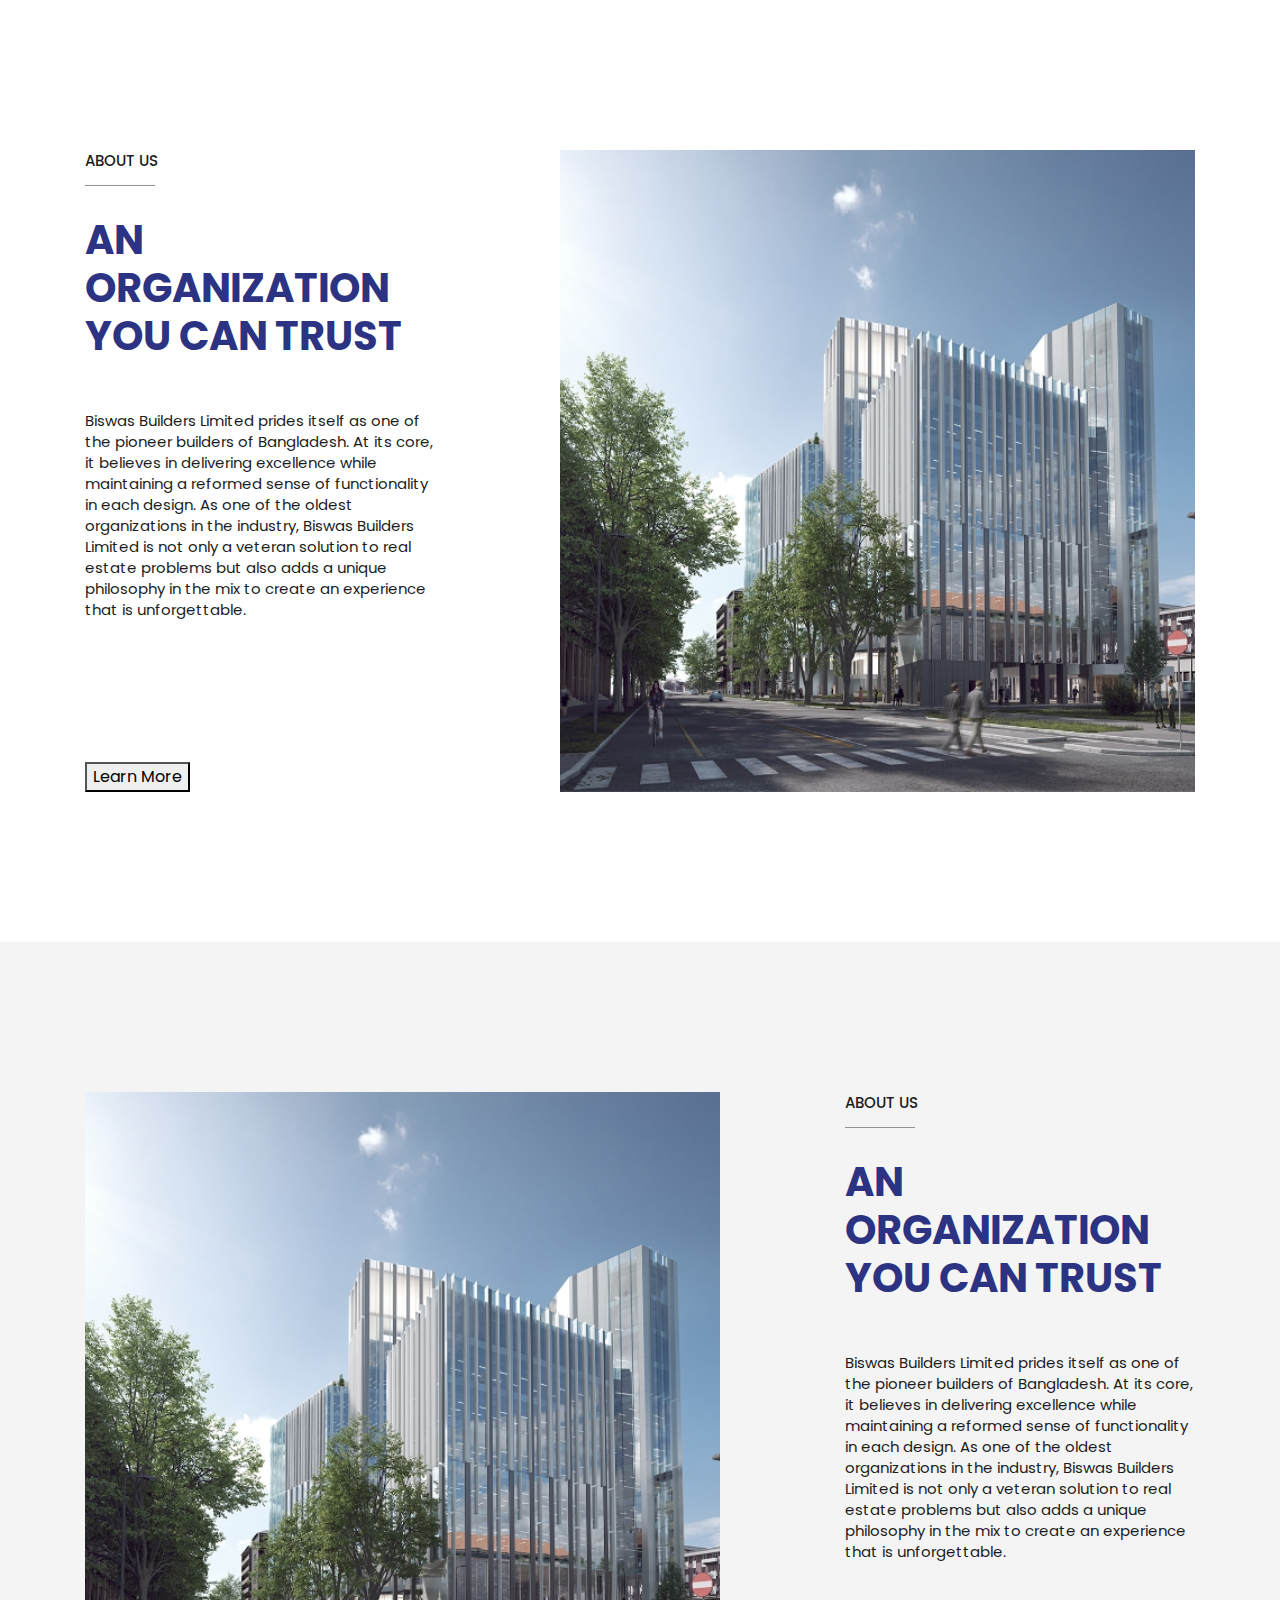
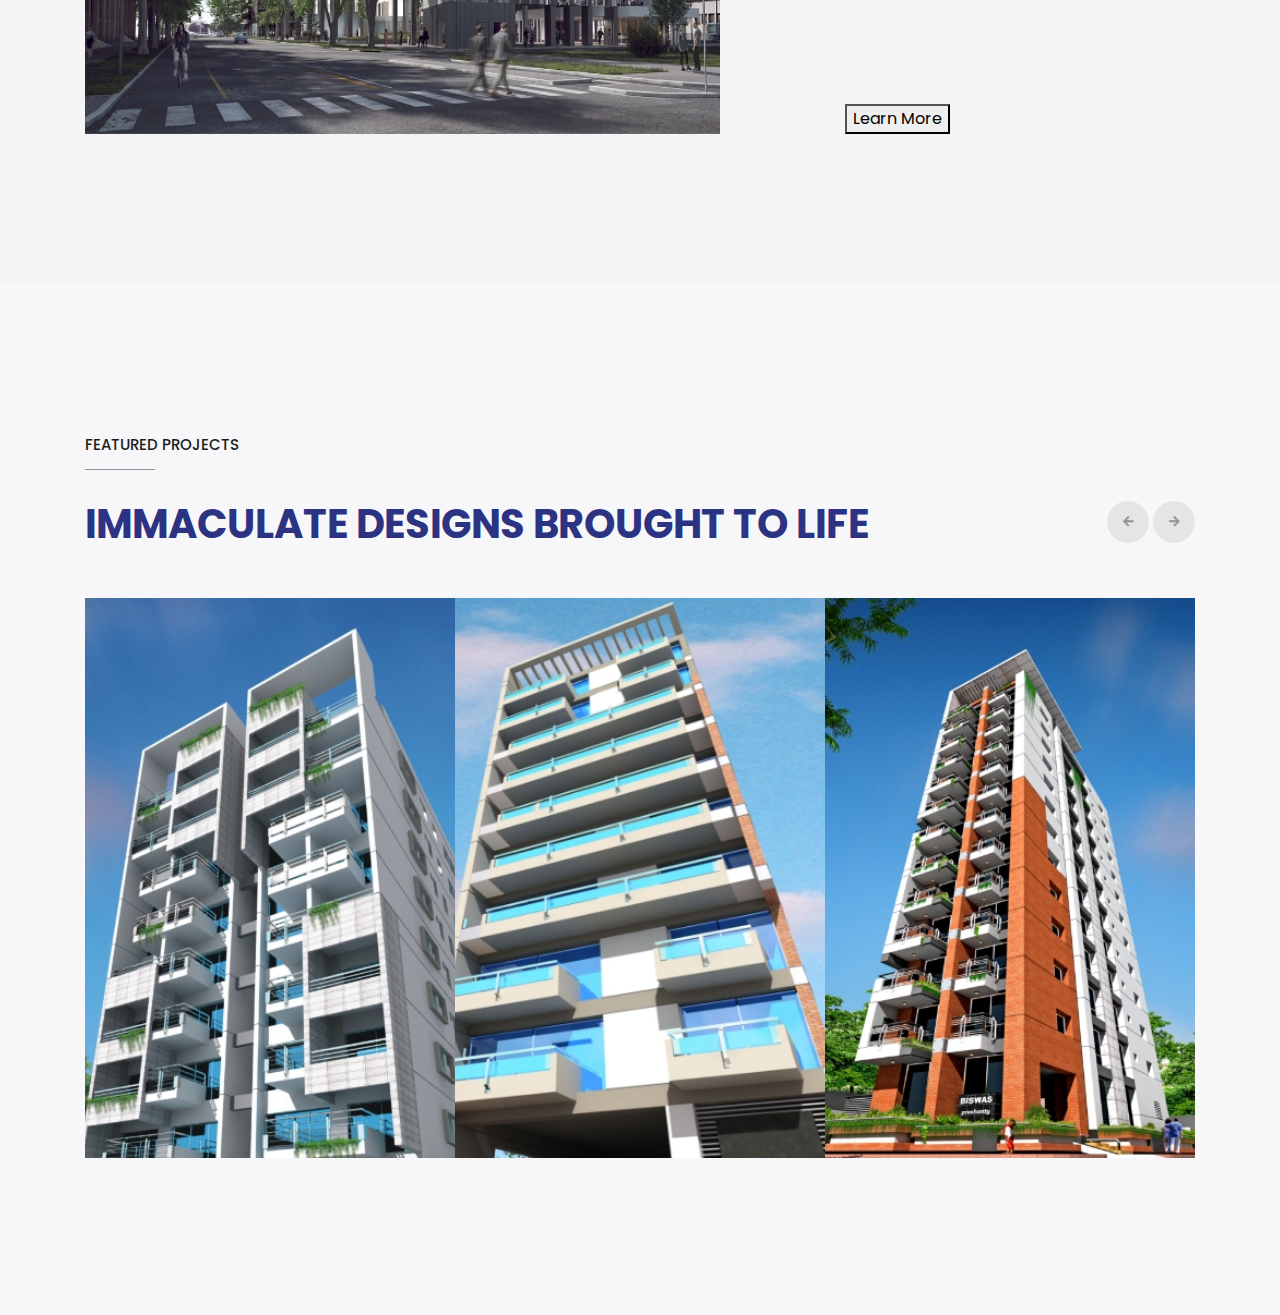
==== commit f7f16a07: "add slick slider" ====
--- a/index.html
+++ b/index.html
@@ -11,7 +11,7 @@
     <title>DC Template</title>
     <!--==============css links start==============-->
     <link rel="stylesheet" href="assets/lib/bootstrap/bootstrap.min.css">
-    <link rel="stylesheet" href="assets/lib/font-awesome/font-awesome.min.css">
+    <link rel="stylesheet" href="assets/lib/font-awesome/all.min.css">
     <link rel="stylesheet" href="assets/lib/slick_slider/slick.min.css">
     <link rel="stylesheet" href="assets/lib/light_gallery/lightgallery.css">
     <link rel="stylesheet" href="assets/lib/layer_slider/layerslider.css">
@@ -56,33 +56,75 @@
         </div>
     </section>
 
-    <section class="featured_projects_bg px-150">
+<!--    <section class="featured_projects_bg px-150">-->
+<!--        <div class="container">-->
+<!--            <div class="row featured_projects">-->
+<!--                <div class="col-sm-12 featured_projects__text pb-sm-50">-->
+<!--                    <h4 class="subtitle">featured projects</h4>-->
+<!--                    <h1 class="title">Immaculate designs brought to life</h1>-->
+<!--                </div>-->
+<!--                <div class="col featured_projects__img">-->
+<!--                    <div class="featured_projects__img__slick">-->
+<!--                        <div class="featured_projects__img__slick__img">-->
+<!--                            <img src="assets/images/dynamic/featured-projects/Mask Group 170.jpg" alt="">-->
+<!--                            <h4 class="featured_projects__img__slick__img__title">Kunjochaya</h4>-->
+<!--                        </div>-->
+<!--                        <div class="featured_projects__img__slick__img">-->
+<!--                            <img src="assets/images/dynamic/featured-projects/Mask Group 175.jpg" alt="">-->
+<!--                            <h4 class="featured_projects__img__slick__img__title">Biswas Amrojury</h4>-->
+<!--                        </div>-->
+<!--                        <div class="featured_projects__img__slick__img">-->
+<!--                            <img src="assets/images/dynamic/featured-projects/Mask Group 176.jpg" alt="">-->
+<!--                            <h4 class="featured_projects__img__slick__img__title">Proshanti</h4>-->
+<!--                        </div>-->
+<!--                    </div>-->
+<!--                </div>-->
+<!--            </div>-->
+<!--        </div>-->
+<!--    </section>-->
+
+    <section class="featured-projects-bg px-150">
         <div class="container">
-            <div class="row featured_projects">
-                <div class="col-sm-12 featured_projects__text pb-sm-50">
+            <div class="row featured-projects">
+                <div class="col-sm-12 featured-projects__text pb-sm-50">
                     <h4 class="subtitle">featured projects</h4>
                     <h1 class="title">Immaculate designs brought to life</h1>
+                    <div class="featured-projects__text__button">
+                        <button class="featured-projects__text__slick-btn prev"><i class="fas fa-arrow-left"></i></button>
+                        <button class="featured-projects__text__slick-btn next"><i class="fas fa-arrow-right"></i></button>
+                    </div>
                 </div>
-                <div class="col featured_projects__img">
-                    <div class="featured_projects__img__slick">
-                        <div class="featured_projects__img__slick__img">
+                <div class="col featured-projects__img">
+                    <div class="featured-projects__img__slick">
+                        <div class="featured-projects__img__slick__img">
                             <img src="assets/images/dynamic/featured-projects/Mask Group 170.jpg" alt="">
-                            <h4 class="featured_projects__img__slick__img__title">Kunjochaya</h4>
+                            <h4 class="featured-projects__img__slick__img__title">Kunjochaya</h4>
                         </div>
-                        <div class="featured_projects__img__slick__img">
+                        <div class="featured-projects__img__slick__img">
                             <img src="assets/images/dynamic/featured-projects/Mask Group 175.jpg" alt="">
-                            <h4 class="featured_projects__img__slick__img__title">Biswas Amrojury</h4>
+                            <h4 class="featured-projects__img__slick__img__title">Biswas Amrojury</h4>
                         </div>
-                        <div class="featured_projects__img__slick__img">
+                        <div class="featured-projects__img__slick__img">
                             <img src="assets/images/dynamic/featured-projects/Mask Group 176.jpg" alt="">
-                            <h4 class="featured_projects__img__slick__img__title">Proshanti</h4>
+                            <h4 class="featured-projects__img__slick__img__title">Proshanti</h4>
+                        </div>
+                        <div class="featured-projects__img__slick__img">
+                            <img src="assets/images/dynamic/featured-projects/Mask Group 170.jpg" alt="">
+                            <h4 class="featured-projects__img__slick__img__title">Kunjochaya</h4>
+                        </div>
+                        <div class="featured-projects__img__slick__img">
+                            <img src="assets/images/dynamic/featured-projects/Mask Group 175.jpg" alt="">
+                            <h4 class="featured-projects__img__slick__img__title">Biswas Amrojury</h4>
+                        </div>
+                        <div class="featured-projects__img__slick__img">
+                            <img src="assets/images/dynamic/featured-projects/Mask Group 176.jpg" alt="">
+                            <h4 class="featured-projects__img__slick__img__title">Proshanti</h4>
                         </div>
                     </div>
                 </div>
             </div>
         </div>
     </section>
-
 
 
 
--- a/assets/lib/font-awesome/all.min.css
+++ b/assets/lib/font-awesome/all.min.css
@@ -0,0 +1,5 @@
+/*!
+ * Font Awesome Free 5.15.4 by @fontawesome - https://fontawesome.com
+ * License - https://fontawesome.com/license/free (Icons: CC BY 4.0, Fonts: SIL OFL 1.1, Code: MIT License)
+ */
+.fa,.fab,.fad,.fal,.far,.fas{-moz-osx-font-smoothing:grayscale;-webkit-font-smoothing:antialiased;display:inline-block;font-style:normal;font-variant:normal;text-rendering:auto;line-height:1}.fa-lg{font-size:1.33333em;line-height:.75em;vertical-align:-.0667em}.fa-xs{font-size:.75em}.fa-sm{font-size:.875em}.fa-1x{font-size:1em}.fa-2x{font-size:2em}.fa-3x{font-size:3em}.fa-4x{font-size:4em}.fa-5x{font-size:5em}.fa-6x{font-size:6em}.fa-7x{font-size:7em}.fa-8x{font-size:8em}.fa-9x{font-size:9em}.fa-10x{font-size:10em}.fa-fw{text-align:center;width:1.25em}.fa-ul{list-style-type:none;margin-left:2.5em;padding-left:0}.fa-ul>li{position:relative}.fa-li{left:-2em;position:absolute;text-align:center;width:2em;line-height:inherit}.fa-border{border:.08em solid #eee;border-radius:.1em;padding:.2em .25em .15em}.fa-pull-left{float:left}.fa-pull-right{float:right}.fa.fa-pull-left,.fab.fa-pull-left,.fal.fa-pull-left,.far.fa-pull-left,.fas.fa-pull-left{margin-right:.3em}.fa.fa-pull-right,.fab.fa-pull-right,.fal.fa-pull-right,.far.fa-pull-right,.fas.fa-pull-right{margin-left:.3em}.fa-spin{-webkit-animation:fa-spin 2s linear infinite;animation:fa-spin 2s linear infinite}.fa-pulse{-webkit-animation:fa-spin 1s steps(8) infinite;animation:fa-spin 1s steps(8) infinite}@-webkit-keyframes fa-spin{0%{-webkit-transform:rotate(0deg);transform:rotate(0deg)}to{-webkit-transform:rotate(1turn);transform:rotate(1turn)}}@keyframes fa-spin{0%{-webkit-transform:rotate(0deg);transform:rotate(0deg)}to{-webkit-transform:rotate(1turn);transform:rotate(1turn)}}.fa-rotate-90{-ms-filter:"progid:DXImageTransform.Microsoft.BasicImage(rotation=1)";-webkit-transform:rotate(90deg);transform:rotate(90deg)}.fa-rotate-180{-ms-filter:"progid:DXImageTransform.Microsoft.BasicImage(rotation=2)";-webkit-transform:rotate(180deg);transform:rotate(180deg)}.fa-rotate-270{-ms-filter:"progid:DXImageTransform.Microsoft.BasicImage(rotation=3)";-webkit-transform:rotate(270deg);transform:rotate(270deg)}.fa-flip-horizontal{-ms-filter:"progid:DXImageTransform.Microsoft.BasicImage(rotation=0, mirror=1)";-webkit-transform:scaleX(-1);transform:scaleX(-1)}.fa-flip-vertical{-webkit-transform:scaleY(-1);transform:scaleY(-1)}.fa-flip-both,.fa-flip-horizontal.fa-flip-vertical,.fa-flip-vertical{-ms-filter:"progid:DXImageTransform.Microsoft.BasicImage(rotation=2, mirror=1)"}.fa-flip-both,.fa-flip-horizontal.fa-flip-vertical{-webkit-transform:scale(-1);transform:scale(-1)}:root .fa-flip-both,:root .fa-flip-horizontal,:root .fa-flip-vertical,:root .fa-rotate-90,:root .fa-rotate-180,:root .fa-rotate-270{-webkit-filter:none;filter:none}.fa-stack{display:inline-block;height:2em;line-height:2em;position:relative;vertical-align:middle;width:2.5em}.fa-stack-1x,.fa-stack-2x{left:0;position:absolute;text-align:center;width:100%}.fa-stack-1x{line-height:inherit}.fa-stack-2x{font-size:2em}.fa-inverse{color:#fff}.fa-500px:before{content:"\f26e"}.fa-accessible-icon:before{content:"\f368"}.fa-accusoft:before{content:"\f369"}.fa-acquisitions-incorporated:before{content:"\f6af"}.fa-ad:before{content:"\f641"}.fa-address-book:before{content:"\f2b9"}.fa-address-card:before{content:"\f2bb"}.fa-adjust:before{content:"\f042"}.fa-adn:before{content:"\f170"}.fa-adversal:before{content:"\f36a"}.fa-affiliatetheme:before{content:"\f36b"}.fa-air-freshener:before{content:"\f5d0"}.fa-airbnb:before{content:"\f834"}.fa-algolia:before{content:"\f36c"}.fa-align-center:before{content:"\f037"}.fa-align-justify:before{content:"\f039"}.fa-align-left:before{content:"\f036"}.fa-align-right:before{content:"\f038"}.fa-alipay:before{content:"\f642"}.fa-allergies:before{content:"\f461"}.fa-amazon:before{content:"\f270"}.fa-amazon-pay:before{content:"\f42c"}.fa-ambulance:before{content:"\f0f9"}.fa-american-sign-language-interpreting:before{content:"\f2a3"}.fa-amilia:before{content:"\f36d"}.fa-anchor:before{content:"\f13d"}.fa-android:before{content:"\f17b"}.fa-angellist:before{content:"\f209"}.fa-angle-double-down:before{content:"\f103"}.fa-angle-double-left:before{content:"\f100"}.fa-angle-double-right:before{content:"\f101"}.fa-angle-double-up:before{content:"\f102"}.fa-angle-down:before{content:"\f107"}.fa-angle-left:before{content:"\f104"}.fa-angle-right:before{content:"\f105"}.fa-angle-up:before{content:"\f106"}.fa-angry:before{content:"\f556"}.fa-angrycreative:before{content:"\f36e"}.fa-angular:before{content:"\f420"}.fa-ankh:before{content:"\f644"}.fa-app-store:before{content:"\f36f"}.fa-app-store-ios:before{content:"\f370"}.fa-apper:before{content:"\f371"}.fa-apple:before{content:"\f179"}.fa-apple-alt:before{content:"\f5d1"}.fa-apple-pay:before{content:"\f415"}.fa-archive:before{content:"\f187"}.fa-archway:before{content:"\f557"}.fa-arrow-alt-circle-down:before{content:"\f358"}.fa-arrow-alt-circle-left:before{content:"\f359"}.fa-arrow-alt-circle-right:before{content:"\f35a"}.fa-arrow-alt-circle-up:before{content:"\f35b"}.fa-arrow-circle-down:before{content:"\f0ab"}.fa-arrow-circle-left:before{content:"\f0a8"}.fa-arrow-circle-right:before{content:"\f0a9"}.fa-arrow-circle-up:before{content:"\f0aa"}.fa-arrow-down:before{content:"\f063"}.fa-arrow-left:before{content:"\f060"}.fa-arrow-right:before{content:"\f061"}.fa-arrow-up:before{content:"\f062"}.fa-arrows-alt:before{content:"\f0b2"}.fa-arrows-alt-h:before{content:"\f337"}.fa-arrows-alt-v:before{content:"\f338"}.fa-artstation:before{content:"\f77a"}.fa-assistive-listening-systems:before{content:"\f2a2"}.fa-asterisk:before{content:"\f069"}.fa-asymmetrik:before{content:"\f372"}.fa-at:before{content:"\f1fa"}.fa-atlas:before{content:"\f558"}.fa-atlassian:before{content:"\f77b"}.fa-atom:before{content:"\f5d2"}.fa-audible:before{content:"\f373"}.fa-audio-description:before{content:"\f29e"}.fa-autoprefixer:before{content:"\f41c"}.fa-avianex:before{content:"\f374"}.fa-aviato:before{content:"\f421"}.fa-award:before{content:"\f559"}.fa-aws:before{content:"\f375"}.fa-baby:before{content:"\f77c"}.fa-baby-carriage:before{content:"\f77d"}.fa-backspace:before{content:"\f55a"}.fa-backward:before{content:"\f04a"}.fa-bacon:before{content:"\f7e5"}.fa-bacteria:before{content:"\e059"}.fa-bacterium:before{content:"\e05a"}.fa-bahai:before{content:"\f666"}.fa-balance-scale:before{content:"\f24e"}.fa-balance-scale-left:before{content:"\f515"}.fa-balance-scale-right:before{content:"\f516"}.fa-ban:before{content:"\f05e"}.fa-band-aid:before{content:"\f462"}.fa-bandcamp:before{content:"\f2d5"}.fa-barcode:before{content:"\f02a"}.fa-bars:before{content:"\f0c9"}.fa-baseball-ball:before{content:"\f433"}.fa-basketball-ball:before{content:"\f434"}.fa-bath:before{content:"\f2cd"}.fa-battery-empty:before{content:"\f244"}.fa-battery-full:before{content:"\f240"}.fa-battery-half:before{content:"\f242"}.fa-battery-quarter:before{content:"\f243"}.fa-battery-three-quarters:before{content:"\f241"}.fa-battle-net:before{content:"\f835"}.fa-bed:before{content:"\f236"}.fa-beer:before{content:"\f0fc"}.fa-behance:before{content:"\f1b4"}.fa-behance-square:before{content:"\f1b5"}.fa-bell:before{content:"\f0f3"}.fa-bell-slash:before{content:"\f1f6"}.fa-bezier-curve:before{content:"\f55b"}.fa-bible:before{content:"\f647"}.fa-bicycle:before{content:"\f206"}.fa-biking:before{content:"\f84a"}.fa-bimobject:before{content:"\f378"}.fa-binoculars:before{content:"\f1e5"}.fa-biohazard:before{content:"\f780"}.fa-birthday-cake:before{content:"\f1fd"}.fa-bitbucket:before{content:"\f171"}.fa-bitcoin:before{content:"\f379"}.fa-bity:before{content:"\f37a"}.fa-black-tie:before{content:"\f27e"}.fa-blackberry:before{content:"\f37b"}.fa-blender:before{content:"\f517"}.fa-blender-phone:before{content:"\f6b6"}.fa-blind:before{content:"\f29d"}.fa-blog:before{content:"\f781"}.fa-blogger:before{content:"\f37c"}.fa-blogger-b:before{content:"\f37d"}.fa-bluetooth:before{content:"\f293"}.fa-bluetooth-b:before{content:"\f294"}.fa-bold:before{content:"\f032"}.fa-bolt:before{content:"\f0e7"}.fa-bomb:before{content:"\f1e2"}.fa-bone:before{content:"\f5d7"}.fa-bong:before{content:"\f55c"}.fa-book:before{content:"\f02d"}.fa-book-dead:before{content:"\f6b7"}.fa-book-medical:before{content:"\f7e6"}.fa-book-open:before{content:"\f518"}.fa-book-reader:before{content:"\f5da"}.fa-bookmark:before{content:"\f02e"}.fa-bootstrap:before{content:"\f836"}.fa-border-all:before{content:"\f84c"}.fa-border-none:before{content:"\f850"}.fa-border-style:before{content:"\f853"}.fa-bowling-ball:before{content:"\f436"}.fa-box:before{content:"\f466"}.fa-box-open:before{content:"\f49e"}.fa-box-tissue:before{content:"\e05b"}.fa-boxes:before{content:"\f468"}.fa-braille:before{content:"\f2a1"}.fa-brain:before{content:"\f5dc"}.fa-bread-slice:before{content:"\f7ec"}.fa-briefcase:before{content:"\f0b1"}.fa-briefcase-medical:before{content:"\f469"}.fa-broadcast-tower:before{content:"\f519"}.fa-broom:before{content:"\f51a"}.fa-brush:before{content:"\f55d"}.fa-btc:before{content:"\f15a"}.fa-buffer:before{content:"\f837"}.fa-bug:before{content:"\f188"}.fa-building:before{content:"\f1ad"}.fa-bullhorn:before{content:"\f0a1"}.fa-bullseye:before{content:"\f140"}.fa-burn:before{content:"\f46a"}.fa-buromobelexperte:before{content:"\f37f"}.fa-bus:before{content:"\f207"}.fa-bus-alt:before{content:"\f55e"}.fa-business-time:before{content:"\f64a"}.fa-buy-n-large:before{content:"\f8a6"}.fa-buysellads:before{content:"\f20d"}.fa-calculator:before{content:"\f1ec"}.fa-calendar:before{content:"\f133"}.fa-calendar-alt:before{content:"\f073"}.fa-calendar-check:before{content:"\f274"}.fa-calendar-day:before{content:"\f783"}.fa-calendar-minus:before{content:"\f272"}.fa-calendar-plus:before{content:"\f271"}.fa-calendar-times:before{content:"\f273"}.fa-calendar-week:before{content:"\f784"}.fa-camera:before{content:"\f030"}.fa-camera-retro:before{content:"\f083"}.fa-campground:before{content:"\f6bb"}.fa-canadian-maple-leaf:before{content:"\f785"}.fa-candy-cane:before{content:"\f786"}.fa-cannabis:before{content:"\f55f"}.fa-capsules:before{content:"\f46b"}.fa-car:before{content:"\f1b9"}.fa-car-alt:before{content:"\f5de"}.fa-car-battery:before{content:"\f5df"}.fa-car-crash:before{content:"\f5e1"}.fa-car-side:before{content:"\f5e4"}.fa-caravan:before{content:"\f8ff"}.fa-caret-down:before{content:"\f0d7"}.fa-caret-left:before{content:"\f0d9"}.fa-caret-right:before{content:"\f0da"}.fa-caret-square-down:before{content:"\f150"}.fa-caret-square-left:before{content:"\f191"}.fa-caret-square-right:before{content:"\f152"}.fa-caret-square-up:before{content:"\f151"}.fa-caret-up:before{content:"\f0d8"}.fa-carrot:before{content:"\f787"}.fa-cart-arrow-down:before{content:"\f218"}.fa-cart-plus:before{content:"\f217"}.fa-cash-register:before{content:"\f788"}.fa-cat:before{content:"\f6be"}.fa-cc-amazon-pay:before{content:"\f42d"}.fa-cc-amex:before{content:"\f1f3"}.fa-cc-apple-pay:before{content:"\f416"}.fa-cc-diners-club:before{content:"\f24c"}.fa-cc-discover:before{content:"\f1f2"}.fa-cc-jcb:before{content:"\f24b"}.fa-cc-mastercard:before{content:"\f1f1"}.fa-cc-paypal:before{content:"\f1f4"}.fa-cc-stripe:before{content:"\f1f5"}.fa-cc-visa:before{content:"\f1f0"}.fa-centercode:before{content:"\f380"}.fa-centos:before{content:"\f789"}.fa-certificate:before{content:"\f0a3"}.fa-chair:before{content:"\f6c0"}.fa-chalkboard:before{content:"\f51b"}.fa-chalkboard-teacher:before{content:"\f51c"}.fa-charging-station:before{content:"\f5e7"}.fa-chart-area:before{content:"\f1fe"}.fa-chart-bar:before{content:"\f080"}.fa-chart-line:before{content:"\f201"}.fa-chart-pie:before{content:"\f200"}.fa-check:before{content:"\f00c"}.fa-check-circle:before{content:"\f058"}.fa-check-double:before{content:"\f560"}.fa-check-square:before{content:"\f14a"}.fa-cheese:before{content:"\f7ef"}.fa-chess:before{content:"\f439"}.fa-chess-bishop:before{content:"\f43a"}.fa-chess-board:before{content:"\f43c"}.fa-chess-king:before{content:"\f43f"}.fa-chess-knight:before{content:"\f441"}.fa-chess-pawn:before{content:"\f443"}.fa-chess-queen:before{content:"\f445"}.fa-chess-rook:before{content:"\f447"}.fa-chevron-circle-down:before{content:"\f13a"}.fa-chevron-circle-left:before{content:"\f137"}.fa-chevron-circle-right:before{content:"\f138"}.fa-chevron-circle-up:before{content:"\f139"}.fa-chevron-down:before{content:"\f078"}.fa-chevron-left:before{content:"\f053"}.fa-chevron-right:before{content:"\f054"}.fa-chevron-up:before{content:"\f077"}.fa-child:before{content:"\f1ae"}.fa-chrome:before{content:"\f268"}.fa-chromecast:before{content:"\f838"}.fa-church:before{content:"\f51d"}.fa-circle:before{content:"\f111"}.fa-circle-notch:before{content:"\f1ce"}.fa-city:before{content:"\f64f"}.fa-clinic-medical:before{content:"\f7f2"}.fa-clipboard:before{content:"\f328"}.fa-clipboard-check:before{content:"\f46c"}.fa-clipboard-list:before{content:"\f46d"}.fa-clock:before{content:"\f017"}.fa-clone:before{content:"\f24d"}.fa-closed-captioning:before{content:"\f20a"}.fa-cloud:before{content:"\f0c2"}.fa-cloud-download-alt:before{content:"\f381"}.fa-cloud-meatball:before{content:"\f73b"}.fa-cloud-moon:before{content:"\f6c3"}.fa-cloud-moon-rain:before{content:"\f73c"}.fa-cloud-rain:before{content:"\f73d"}.fa-cloud-showers-heavy:before{content:"\f740"}.fa-cloud-sun:before{content:"\f6c4"}.fa-cloud-sun-rain:before{content:"\f743"}.fa-cloud-upload-alt:before{content:"\f382"}.fa-cloudflare:before{content:"\e07d"}.fa-cloudscale:before{content:"\f383"}.fa-cloudsmith:before{content:"\f384"}.fa-cloudversify:before{content:"\f385"}.fa-cocktail:before{content:"\f561"}.fa-code:before{content:"\f121"}.fa-code-branch:before{content:"\f126"}.fa-codepen:before{content:"\f1cb"}.fa-codiepie:before{content:"\f284"}.fa-coffee:before{content:"\f0f4"}.fa-cog:before{content:"\f013"}.fa-cogs:before{content:"\f085"}.fa-coins:before{content:"\f51e"}.fa-columns:before{content:"\f0db"}.fa-comment:before{content:"\f075"}.fa-comment-alt:before{content:"\f27a"}.fa-comment-dollar:before{content:"\f651"}.fa-comment-dots:before{content:"\f4ad"}.fa-comment-medical:before{content:"\f7f5"}.fa-comment-slash:before{content:"\f4b3"}.fa-comments:before{content:"\f086"}.fa-comments-dollar:before{content:"\f653"}.fa-compact-disc:before{content:"\f51f"}.fa-compass:before{content:"\f14e"}.fa-compress:before{content:"\f066"}.fa-compress-alt:before{content:"\f422"}.fa-compress-arrows-alt:before{content:"\f78c"}.fa-concierge-bell:before{content:"\f562"}.fa-confluence:before{content:"\f78d"}.fa-connectdevelop:before{content:"\f20e"}.fa-contao:before{content:"\f26d"}.fa-cookie:before{content:"\f563"}.fa-cookie-bite:before{content:"\f564"}.fa-copy:before{content:"\f0c5"}.fa-copyright:before{content:"\f1f9"}.fa-cotton-bureau:before{content:"\f89e"}.fa-couch:before{content:"\f4b8"}.fa-cpanel:before{content:"\f388"}.fa-creative-commons:before{content:"\f25e"}.fa-creative-commons-by:before{content:"\f4e7"}.fa-creative-commons-nc:before{content:"\f4e8"}.fa-creative-commons-nc-eu:before{content:"\f4e9"}.fa-creative-commons-nc-jp:before{content:"\f4ea"}.fa-creative-commons-nd:before{content:"\f4eb"}.fa-creative-commons-pd:before{content:"\f4ec"}.fa-creative-commons-pd-alt:before{content:"\f4ed"}.fa-creative-commons-remix:before{content:"\f4ee"}.fa-creative-commons-sa:before{content:"\f4ef"}.fa-creative-commons-sampling:before{content:"\f4f0"}.fa-creative-commons-sampling-plus:before{content:"\f4f1"}.fa-creative-commons-share:before{content:"\f4f2"}.fa-creative-commons-zero:before{content:"\f4f3"}.fa-credit-card:before{content:"\f09d"}.fa-critical-role:before{content:"\f6c9"}.fa-crop:before{content:"\f125"}.fa-crop-alt:before{content:"\f565"}.fa-cross:before{content:"\f654"}.fa-crosshairs:before{content:"\f05b"}.fa-crow:before{content:"\f520"}.fa-crown:before{content:"\f521"}.fa-crutch:before{content:"\f7f7"}.fa-css3:before{content:"\f13c"}.fa-css3-alt:before{content:"\f38b"}.fa-cube:before{content:"\f1b2"}.fa-cubes:before{content:"\f1b3"}.fa-cut:before{content:"\f0c4"}.fa-cuttlefish:before{content:"\f38c"}.fa-d-and-d:before{content:"\f38d"}.fa-d-and-d-beyond:before{content:"\f6ca"}.fa-dailymotion:before{content:"\e052"}.fa-dashcube:before{content:"\f210"}.fa-database:before{content:"\f1c0"}.fa-deaf:before{content:"\f2a4"}.fa-deezer:before{content:"\e077"}.fa-delicious:before{content:"\f1a5"}.fa-democrat:before{content:"\f747"}.fa-deploydog:before{content:"\f38e"}.fa-deskpro:before{content:"\f38f"}.fa-desktop:before{content:"\f108"}.fa-dev:before{content:"\f6cc"}.fa-deviantart:before{content:"\f1bd"}.fa-dharmachakra:before{content:"\f655"}.fa-dhl:before{content:"\f790"}.fa-diagnoses:before{content:"\f470"}.fa-diaspora:before{content:"\f791"}.fa-dice:before{content:"\f522"}.fa-dice-d20:before{content:"\f6cf"}.fa-dice-d6:before{content:"\f6d1"}.fa-dice-five:before{content:"\f523"}.fa-dice-four:before{content:"\f524"}.fa-dice-one:before{content:"\f525"}.fa-dice-six:before{content:"\f526"}.fa-dice-three:before{content:"\f527"}.fa-dice-two:before{content:"\f528"}.fa-digg:before{content:"\f1a6"}.fa-digital-ocean:before{content:"\f391"}.fa-digital-tachograph:before{content:"\f566"}.fa-directions:before{content:"\f5eb"}.fa-discord:before{content:"\f392"}.fa-discourse:before{content:"\f393"}.fa-disease:before{content:"\f7fa"}.fa-divide:before{content:"\f529"}.fa-dizzy:before{content:"\f567"}.fa-dna:before{content:"\f471"}.fa-dochub:before{content:"\f394"}.fa-docker:before{content:"\f395"}.fa-dog:before{content:"\f6d3"}.fa-dollar-sign:before{content:"\f155"}.fa-dolly:before{content:"\f472"}.fa-dolly-flatbed:before{content:"\f474"}.fa-donate:before{content:"\f4b9"}.fa-door-closed:before{content:"\f52a"}.fa-door-open:before{content:"\f52b"}.fa-dot-circle:before{content:"\f192"}.fa-dove:before{content:"\f4ba"}.fa-download:before{content:"\f019"}.fa-draft2digital:before{content:"\f396"}.fa-drafting-compass:before{content:"\f568"}.fa-dragon:before{content:"\f6d5"}.fa-draw-polygon:before{content:"\f5ee"}.fa-dribbble:before{content:"\f17d"}.fa-dribbble-square:before{content:"\f397"}.fa-dropbox:before{content:"\f16b"}.fa-drum:before{content:"\f569"}.fa-drum-steelpan:before{content:"\f56a"}.fa-drumstick-bite:before{content:"\f6d7"}.fa-drupal:before{content:"\f1a9"}.fa-dumbbell:before{content:"\f44b"}.fa-dumpster:before{content:"\f793"}.fa-dumpster-fire:before{content:"\f794"}.fa-dungeon:before{content:"\f6d9"}.fa-dyalog:before{content:"\f399"}.fa-earlybirds:before{content:"\f39a"}.fa-ebay:before{content:"\f4f4"}.fa-edge:before{content:"\f282"}.fa-edge-legacy:before{content:"\e078"}.fa-edit:before{content:"\f044"}.fa-egg:before{content:"\f7fb"}.fa-eject:before{content:"\f052"}.fa-elementor:before{content:"\f430"}.fa-ellipsis-h:before{content:"\f141"}.fa-ellipsis-v:before{content:"\f142"}.fa-ello:before{content:"\f5f1"}.fa-ember:before{content:"\f423"}.fa-empire:before{content:"\f1d1"}.fa-envelope:before{content:"\f0e0"}.fa-envelope-open:before{content:"\f2b6"}.fa-envelope-open-text:before{content:"\f658"}.fa-envelope-square:before{content:"\f199"}.fa-envira:before{content:"\f299"}.fa-equals:before{content:"\f52c"}.fa-eraser:before{content:"\f12d"}.fa-erlang:before{content:"\f39d"}.fa-ethereum:before{content:"\f42e"}.fa-ethernet:before{content:"\f796"}.fa-etsy:before{content:"\f2d7"}.fa-euro-sign:before{content:"\f153"}.fa-evernote:before{content:"\f839"}.fa-exchange-alt:before{content:"\f362"}.fa-exclamation:before{content:"\f12a"}.fa-exclamation-circle:before{content:"\f06a"}.fa-exclamation-triangle:before{content:"\f071"}.fa-expand:before{content:"\f065"}.fa-expand-alt:before{content:"\f424"}.fa-expand-arrows-alt:before{content:"\f31e"}.fa-expeditedssl:before{content:"\f23e"}.fa-external-link-alt:before{content:"\f35d"}.fa-external-link-square-alt:before{content:"\f360"}.fa-eye:before{content:"\f06e"}.fa-eye-dropper:before{content:"\f1fb"}.fa-eye-slash:before{content:"\f070"}.fa-facebook:before{content:"\f09a"}.fa-facebook-f:before{content:"\f39e"}.fa-facebook-messenger:before{content:"\f39f"}.fa-facebook-square:before{content:"\f082"}.fa-fan:before{content:"\f863"}.fa-fantasy-flight-games:before{content:"\f6dc"}.fa-fast-backward:before{content:"\f049"}.fa-fast-forward:before{content:"\f050"}.fa-faucet:before{content:"\e005"}.fa-fax:before{content:"\f1ac"}.fa-feather:before{content:"\f52d"}.fa-feather-alt:before{content:"\f56b"}.fa-fedex:before{content:"\f797"}.fa-fedora:before{content:"\f798"}.fa-female:before{content:"\f182"}.fa-fighter-jet:before{content:"\f0fb"}.fa-figma:before{content:"\f799"}.fa-file:before{content:"\f15b"}.fa-file-alt:before{content:"\f15c"}.fa-file-archive:before{content:"\f1c6"}.fa-file-audio:before{content:"\f1c7"}.fa-file-code:before{content:"\f1c9"}.fa-file-contract:before{content:"\f56c"}.fa-file-csv:before{content:"\f6dd"}.fa-file-download:before{content:"\f56d"}.fa-file-excel:before{content:"\f1c3"}.fa-file-export:before{content:"\f56e"}.fa-file-image:before{content:"\f1c5"}.fa-file-import:before{content:"\f56f"}.fa-file-invoice:before{content:"\f570"}.fa-file-invoice-dollar:before{content:"\f571"}.fa-file-medical:before{content:"\f477"}.fa-file-medical-alt:before{content:"\f478"}.fa-file-pdf:before{content:"\f1c1"}.fa-file-powerpoint:before{content:"\f1c4"}.fa-file-prescription:before{content:"\f572"}.fa-file-signature:before{content:"\f573"}.fa-file-upload:before{content:"\f574"}.fa-file-video:before{content:"\f1c8"}.fa-file-word:before{content:"\f1c2"}.fa-fill:before{content:"\f575"}.fa-fill-drip:before{content:"\f576"}.fa-film:before{content:"\f008"}.fa-filter:before{content:"\f0b0"}.fa-fingerprint:before{content:"\f577"}.fa-fire:before{content:"\f06d"}.fa-fire-alt:before{content:"\f7e4"}.fa-fire-extinguisher:before{content:"\f134"}.fa-firefox:before{content:"\f269"}.fa-firefox-browser:before{content:"\e007"}.fa-first-aid:before{content:"\f479"}.fa-first-order:before{content:"\f2b0"}.fa-first-order-alt:before{content:"\f50a"}.fa-firstdraft:before{content:"\f3a1"}.fa-fish:before{content:"\f578"}.fa-fist-raised:before{content:"\f6de"}.fa-flag:before{content:"\f024"}.fa-flag-checkered:before{content:"\f11e"}.fa-flag-usa:before{content:"\f74d"}.fa-flask:before{content:"\f0c3"}.fa-flickr:before{content:"\f16e"}.fa-flipboard:before{content:"\f44d"}.fa-flushed:before{content:"\f579"}.fa-fly:before{content:"\f417"}.fa-folder:before{content:"\f07b"}.fa-folder-minus:before{content:"\f65d"}.fa-folder-open:before{content:"\f07c"}.fa-folder-plus:before{content:"\f65e"}.fa-font:before{content:"\f031"}.fa-font-awesome:before{content:"\f2b4"}.fa-font-awesome-alt:before{content:"\f35c"}.fa-font-awesome-flag:before{content:"\f425"}.fa-font-awesome-logo-full:before{content:"\f4e6"}.fa-fonticons:before{content:"\f280"}.fa-fonticons-fi:before{content:"\f3a2"}.fa-football-ball:before{content:"\f44e"}.fa-fort-awesome:before{content:"\f286"}.fa-fort-awesome-alt:before{content:"\f3a3"}.fa-forumbee:before{content:"\f211"}.fa-forward:before{content:"\f04e"}.fa-foursquare:before{content:"\f180"}.fa-free-code-camp:before{content:"\f2c5"}.fa-freebsd:before{content:"\f3a4"}.fa-frog:before{content:"\f52e"}.fa-frown:before{content:"\f119"}.fa-frown-open:before{content:"\f57a"}.fa-fulcrum:before{content:"\f50b"}.fa-funnel-dollar:before{content:"\f662"}.fa-futbol:before{content:"\f1e3"}.fa-galactic-republic:before{content:"\f50c"}.fa-galactic-senate:before{content:"\f50d"}.fa-gamepad:before{content:"\f11b"}.fa-gas-pump:before{content:"\f52f"}.fa-gavel:before{content:"\f0e3"}.fa-gem:before{content:"\f3a5"}.fa-genderless:before{content:"\f22d"}.fa-get-pocket:before{content:"\f265"}.fa-gg:before{content:"\f260"}.fa-gg-circle:before{content:"\f261"}.fa-ghost:before{content:"\f6e2"}.fa-gift:before{content:"\f06b"}.fa-gifts:before{content:"\f79c"}.fa-git:before{content:"\f1d3"}.fa-git-alt:before{content:"\f841"}.fa-git-square:before{content:"\f1d2"}.fa-github:before{content:"\f09b"}.fa-github-alt:before{content:"\f113"}.fa-github-square:before{content:"\f092"}.fa-gitkraken:before{content:"\f3a6"}.fa-gitlab:before{content:"\f296"}.fa-gitter:before{content:"\f426"}.fa-glass-cheers:before{content:"\f79f"}.fa-glass-martini:before{content:"\f000"}.fa-glass-martini-alt:before{content:"\f57b"}.fa-glass-whiskey:before{content:"\f7a0"}.fa-glasses:before{content:"\f530"}.fa-glide:before{content:"\f2a5"}.fa-glide-g:before{content:"\f2a6"}.fa-globe:before{content:"\f0ac"}.fa-globe-africa:before{content:"\f57c"}.fa-globe-americas:before{content:"\f57d"}.fa-globe-asia:before{content:"\f57e"}.fa-globe-europe:before{content:"\f7a2"}.fa-gofore:before{content:"\f3a7"}.fa-golf-ball:before{content:"\f450"}.fa-goodreads:before{content:"\f3a8"}.fa-goodreads-g:before{content:"\f3a9"}.fa-google:before{content:"\f1a0"}.fa-google-drive:before{content:"\f3aa"}.fa-google-pay:before{content:"\e079"}.fa-google-play:before{content:"\f3ab"}.fa-google-plus:before{content:"\f2b3"}.fa-google-plus-g:before{content:"\f0d5"}.fa-google-plus-square:before{content:"\f0d4"}.fa-google-wallet:before{content:"\f1ee"}.fa-gopuram:before{content:"\f664"}.fa-graduation-cap:before{content:"\f19d"}.fa-gratipay:before{content:"\f184"}.fa-grav:before{content:"\f2d6"}.fa-greater-than:before{content:"\f531"}.fa-greater-than-equal:before{content:"\f532"}.fa-grimace:before{content:"\f57f"}.fa-grin:before{content:"\f580"}.fa-grin-alt:before{content:"\f581"}.fa-grin-beam:before{content:"\f582"}.fa-grin-beam-sweat:before{content:"\f583"}.fa-grin-hearts:before{content:"\f584"}.fa-grin-squint:before{content:"\f585"}.fa-grin-squint-tears:before{content:"\f586"}.fa-grin-stars:before{content:"\f587"}.fa-grin-tears:before{content:"\f588"}.fa-grin-tongue:before{content:"\f589"}.fa-grin-tongue-squint:before{content:"\f58a"}.fa-grin-tongue-wink:before{content:"\f58b"}.fa-grin-wink:before{content:"\f58c"}.fa-grip-horizontal:before{content:"\f58d"}.fa-grip-lines:before{content:"\f7a4"}.fa-grip-lines-vertical:before{content:"\f7a5"}.fa-grip-vertical:before{content:"\f58e"}.fa-gripfire:before{content:"\f3ac"}.fa-grunt:before{content:"\f3ad"}.fa-guilded:before{content:"\e07e"}.fa-guitar:before{content:"\f7a6"}.fa-gulp:before{content:"\f3ae"}.fa-h-square:before{content:"\f0fd"}.fa-hacker-news:before{content:"\f1d4"}.fa-hacker-news-square:before{content:"\f3af"}.fa-hackerrank:before{content:"\f5f7"}.fa-hamburger:before{content:"\f805"}.fa-hammer:before{content:"\f6e3"}.fa-hamsa:before{content:"\f665"}.fa-hand-holding:before{content:"\f4bd"}.fa-hand-holding-heart:before{content:"\f4be"}.fa-hand-holding-medical:before{content:"\e05c"}.fa-hand-holding-usd:before{content:"\f4c0"}.fa-hand-holding-water:before{content:"\f4c1"}.fa-hand-lizard:before{content:"\f258"}.fa-hand-middle-finger:before{content:"\f806"}.fa-hand-paper:before{content:"\f256"}.fa-hand-peace:before{content:"\f25b"}.fa-hand-point-down:before{content:"\f0a7"}.fa-hand-point-left:before{content:"\f0a5"}.fa-hand-point-right:before{content:"\f0a4"}.fa-hand-point-up:before{content:"\f0a6"}.fa-hand-pointer:before{content:"\f25a"}.fa-hand-rock:before{content:"\f255"}.fa-hand-scissors:before{content:"\f257"}.fa-hand-sparkles:before{content:"\e05d"}.fa-hand-spock:before{content:"\f259"}.fa-hands:before{content:"\f4c2"}.fa-hands-helping:before{content:"\f4c4"}.fa-hands-wash:before{content:"\e05e"}.fa-handshake:before{content:"\f2b5"}.fa-handshake-alt-slash:before{content:"\e05f"}.fa-handshake-slash:before{content:"\e060"}.fa-hanukiah:before{content:"\f6e6"}.fa-hard-hat:before{content:"\f807"}.fa-hashtag:before{content:"\f292"}.fa-hat-cowboy:before{content:"\f8c0"}.fa-hat-cowboy-side:before{content:"\f8c1"}.fa-hat-wizard:before{content:"\f6e8"}.fa-hdd:before{content:"\f0a0"}.fa-head-side-cough:before{content:"\e061"}.fa-head-side-cough-slash:before{content:"\e062"}.fa-head-side-mask:before{content:"\e063"}.fa-head-side-virus:before{content:"\e064"}.fa-heading:before{content:"\f1dc"}.fa-headphones:before{content:"\f025"}.fa-headphones-alt:before{content:"\f58f"}.fa-headset:before{content:"\f590"}.fa-heart:before{content:"\f004"}.fa-heart-broken:before{content:"\f7a9"}.fa-heartbeat:before{content:"\f21e"}.fa-helicopter:before{content:"\f533"}.fa-highlighter:before{content:"\f591"}.fa-hiking:before{content:"\f6ec"}.fa-hippo:before{content:"\f6ed"}.fa-hips:before{content:"\f452"}.fa-hire-a-helper:before{content:"\f3b0"}.fa-history:before{content:"\f1da"}.fa-hive:before{content:"\e07f"}.fa-hockey-puck:before{content:"\f453"}.fa-holly-berry:before{content:"\f7aa"}.fa-home:before{content:"\f015"}.fa-hooli:before{content:"\f427"}.fa-hornbill:before{content:"\f592"}.fa-horse:before{content:"\f6f0"}.fa-horse-head:before{content:"\f7ab"}.fa-hospital:before{content:"\f0f8"}.fa-hospital-alt:before{content:"\f47d"}.fa-hospital-symbol:before{content:"\f47e"}.fa-hospital-user:before{content:"\f80d"}.fa-hot-tub:before{content:"\f593"}.fa-hotdog:before{content:"\f80f"}.fa-hotel:before{content:"\f594"}.fa-hotjar:before{content:"\f3b1"}.fa-hourglass:before{content:"\f254"}.fa-hourglass-end:before{content:"\f253"}.fa-hourglass-half:before{content:"\f252"}.fa-hourglass-start:before{content:"\f251"}.fa-house-damage:before{content:"\f6f1"}.fa-house-user:before{content:"\e065"}.fa-houzz:before{content:"\f27c"}.fa-hryvnia:before{content:"\f6f2"}.fa-html5:before{content:"\f13b"}.fa-hubspot:before{content:"\f3b2"}.fa-i-cursor:before{content:"\f246"}.fa-ice-cream:before{content:"\f810"}.fa-icicles:before{content:"\f7ad"}.fa-icons:before{content:"\f86d"}.fa-id-badge:before{content:"\f2c1"}.fa-id-card:before{content:"\f2c2"}.fa-id-card-alt:before{content:"\f47f"}.fa-ideal:before{content:"\e013"}.fa-igloo:before{content:"\f7ae"}.fa-image:before{content:"\f03e"}.fa-images:before{content:"\f302"}.fa-imdb:before{content:"\f2d8"}.fa-inbox:before{content:"\f01c"}.fa-indent:before{content:"\f03c"}.fa-industry:before{content:"\f275"}.fa-infinity:before{content:"\f534"}.fa-info:before{content:"\f129"}.fa-info-circle:before{content:"\f05a"}.fa-innosoft:before{content:"\e080"}.fa-instagram:before{content:"\f16d"}.fa-instagram-square:before{content:"\e055"}.fa-instalod:before{content:"\e081"}.fa-intercom:before{content:"\f7af"}.fa-internet-explorer:before{content:"\f26b"}.fa-invision:before{content:"\f7b0"}.fa-ioxhost:before{content:"\f208"}.fa-italic:before{content:"\f033"}.fa-itch-io:before{content:"\f83a"}.fa-itunes:before{content:"\f3b4"}.fa-itunes-note:before{content:"\f3b5"}.fa-java:before{content:"\f4e4"}.fa-jedi:before{content:"\f669"}.fa-jedi-order:before{content:"\f50e"}.fa-jenkins:before{content:"\f3b6"}.fa-jira:before{content:"\f7b1"}.fa-joget:before{content:"\f3b7"}.fa-joint:before{content:"\f595"}.fa-joomla:before{content:"\f1aa"}.fa-journal-whills:before{content:"\f66a"}.fa-js:before{content:"\f3b8"}.fa-js-square:before{content:"\f3b9"}.fa-jsfiddle:before{content:"\f1cc"}.fa-kaaba:before{content:"\f66b"}.fa-kaggle:before{content:"\f5fa"}.fa-key:before{content:"\f084"}.fa-keybase:before{content:"\f4f5"}.fa-keyboard:before{content:"\f11c"}.fa-keycdn:before{content:"\f3ba"}.fa-khanda:before{content:"\f66d"}.fa-kickstarter:before{content:"\f3bb"}.fa-kickstarter-k:before{content:"\f3bc"}.fa-kiss:before{content:"\f596"}.fa-kiss-beam:before{content:"\f597"}.fa-kiss-wink-heart:before{content:"\f598"}.fa-kiwi-bird:before{content:"\f535"}.fa-korvue:before{content:"\f42f"}.fa-landmark:before{content:"\f66f"}.fa-language:before{content:"\f1ab"}.fa-laptop:before{content:"\f109"}.fa-laptop-code:before{content:"\f5fc"}.fa-laptop-house:before{content:"\e066"}.fa-laptop-medical:before{content:"\f812"}.fa-laravel:before{content:"\f3bd"}.fa-lastfm:before{content:"\f202"}.fa-lastfm-square:before{content:"\f203"}.fa-laugh:before{content:"\f599"}.fa-laugh-beam:before{content:"\f59a"}.fa-laugh-squint:before{content:"\f59b"}.fa-laugh-wink:before{content:"\f59c"}.fa-layer-group:before{content:"\f5fd"}.fa-leaf:before{content:"\f06c"}.fa-leanpub:before{content:"\f212"}.fa-lemon:before{content:"\f094"}.fa-less:before{content:"\f41d"}.fa-less-than:before{content:"\f536"}.fa-less-than-equal:before{content:"\f537"}.fa-level-down-alt:before{content:"\f3be"}.fa-level-up-alt:before{content:"\f3bf"}.fa-life-ring:before{content:"\f1cd"}.fa-lightbulb:before{content:"\f0eb"}.fa-line:before{content:"\f3c0"}.fa-link:before{content:"\f0c1"}.fa-linkedin:before{content:"\f08c"}.fa-linkedin-in:before{content:"\f0e1"}.fa-linode:before{content:"\f2b8"}.fa-linux:before{content:"\f17c"}.fa-lira-sign:before{content:"\f195"}.fa-list:before{content:"\f03a"}.fa-list-alt:before{content:"\f022"}.fa-list-ol:before{content:"\f0cb"}.fa-list-ul:before{content:"\f0ca"}.fa-location-arrow:before{content:"\f124"}.fa-lock:before{content:"\f023"}.fa-lock-open:before{content:"\f3c1"}.fa-long-arrow-alt-down:before{content:"\f309"}.fa-long-arrow-alt-left:before{content:"\f30a"}.fa-long-arrow-alt-right:before{content:"\f30b"}.fa-long-arrow-alt-up:before{content:"\f30c"}.fa-low-vision:before{content:"\f2a8"}.fa-luggage-cart:before{content:"\f59d"}.fa-lungs:before{content:"\f604"}.fa-lungs-virus:before{content:"\e067"}.fa-lyft:before{content:"\f3c3"}.fa-magento:before{content:"\f3c4"}.fa-magic:before{content:"\f0d0"}.fa-magnet:before{content:"\f076"}.fa-mail-bulk:before{content:"\f674"}.fa-mailchimp:before{content:"\f59e"}.fa-male:before{content:"\f183"}.fa-mandalorian:before{content:"\f50f"}.fa-map:before{content:"\f279"}.fa-map-marked:before{content:"\f59f"}.fa-map-marked-alt:before{content:"\f5a0"}.fa-map-marker:before{content:"\f041"}.fa-map-marker-alt:before{content:"\f3c5"}.fa-map-pin:before{content:"\f276"}.fa-map-signs:before{content:"\f277"}.fa-markdown:before{content:"\f60f"}.fa-marker:before{content:"\f5a1"}.fa-mars:before{content:"\f222"}.fa-mars-double:before{content:"\f227"}.fa-mars-stroke:before{content:"\f229"}.fa-mars-stroke-h:before{content:"\f22b"}.fa-mars-stroke-v:before{content:"\f22a"}.fa-mask:before{content:"\f6fa"}.fa-mastodon:before{content:"\f4f6"}.fa-maxcdn:before{content:"\f136"}.fa-mdb:before{content:"\f8ca"}.fa-medal:before{content:"\f5a2"}.fa-medapps:before{content:"\f3c6"}.fa-medium:before{content:"\f23a"}.fa-medium-m:before{content:"\f3c7"}.fa-medkit:before{content:"\f0fa"}.fa-medrt:before{content:"\f3c8"}.fa-meetup:before{content:"\f2e0"}.fa-megaport:before{content:"\f5a3"}.fa-meh:before{content:"\f11a"}.fa-meh-blank:before{content:"\f5a4"}.fa-meh-rolling-eyes:before{content:"\f5a5"}.fa-memory:before{content:"\f538"}.fa-mendeley:before{content:"\f7b3"}.fa-menorah:before{content:"\f676"}.fa-mercury:before{content:"\f223"}.fa-meteor:before{content:"\f753"}.fa-microblog:before{content:"\e01a"}.fa-microchip:before{content:"\f2db"}.fa-microphone:before{content:"\f130"}.fa-microphone-alt:before{content:"\f3c9"}.fa-microphone-alt-slash:before{content:"\f539"}.fa-microphone-slash:before{content:"\f131"}.fa-microscope:before{content:"\f610"}.fa-microsoft:before{content:"\f3ca"}.fa-minus:before{content:"\f068"}.fa-minus-circle:before{content:"\f056"}.fa-minus-square:before{content:"\f146"}.fa-mitten:before{content:"\f7b5"}.fa-mix:before{content:"\f3cb"}.fa-mixcloud:before{content:"\f289"}.fa-mixer:before{content:"\e056"}.fa-mizuni:before{content:"\f3cc"}.fa-mobile:before{content:"\f10b"}.fa-mobile-alt:before{content:"\f3cd"}.fa-modx:before{content:"\f285"}.fa-monero:before{content:"\f3d0"}.fa-money-bill:before{content:"\f0d6"}.fa-money-bill-alt:before{content:"\f3d1"}.fa-money-bill-wave:before{content:"\f53a"}.fa-money-bill-wave-alt:before{content:"\f53b"}.fa-money-check:before{content:"\f53c"}.fa-money-check-alt:before{content:"\f53d"}.fa-monument:before{content:"\f5a6"}.fa-moon:before{content:"\f186"}.fa-mortar-pestle:before{content:"\f5a7"}.fa-mosque:before{content:"\f678"}.fa-motorcycle:before{content:"\f21c"}.fa-mountain:before{content:"\f6fc"}.fa-mouse:before{content:"\f8cc"}.fa-mouse-pointer:before{content:"\f245"}.fa-mug-hot:before{content:"\f7b6"}.fa-music:before{content:"\f001"}.fa-napster:before{content:"\f3d2"}.fa-neos:before{content:"\f612"}.fa-network-wired:before{content:"\f6ff"}.fa-neuter:before{content:"\f22c"}.fa-newspaper:before{content:"\f1ea"}.fa-nimblr:before{content:"\f5a8"}.fa-node:before{content:"\f419"}.fa-node-js:before{content:"\f3d3"}.fa-not-equal:before{content:"\f53e"}.fa-notes-medical:before{content:"\f481"}.fa-npm:before{content:"\f3d4"}.fa-ns8:before{content:"\f3d5"}.fa-nutritionix:before{content:"\f3d6"}.fa-object-group:before{content:"\f247"}.fa-object-ungroup:before{content:"\f248"}.fa-octopus-deploy:before{content:"\e082"}.fa-odnoklassniki:before{content:"\f263"}.fa-odnoklassniki-square:before{content:"\f264"}.fa-oil-can:before{content:"\f613"}.fa-old-republic:before{content:"\f510"}.fa-om:before{content:"\f679"}.fa-opencart:before{content:"\f23d"}.fa-openid:before{content:"\f19b"}.fa-opera:before{content:"\f26a"}.fa-optin-monster:before{content:"\f23c"}.fa-orcid:before{content:"\f8d2"}.fa-osi:before{content:"\f41a"}.fa-otter:before{content:"\f700"}.fa-outdent:before{content:"\f03b"}.fa-page4:before{content:"\f3d7"}.fa-pagelines:before{content:"\f18c"}.fa-pager:before{content:"\f815"}.fa-paint-brush:before{content:"\f1fc"}.fa-paint-roller:before{content:"\f5aa"}.fa-palette:before{content:"\f53f"}.fa-palfed:before{content:"\f3d8"}.fa-pallet:before{content:"\f482"}.fa-paper-plane:before{content:"\f1d8"}.fa-paperclip:before{content:"\f0c6"}.fa-parachute-box:before{content:"\f4cd"}.fa-paragraph:before{content:"\f1dd"}.fa-parking:before{content:"\f540"}.fa-passport:before{content:"\f5ab"}.fa-pastafarianism:before{content:"\f67b"}.fa-paste:before{content:"\f0ea"}.fa-patreon:before{content:"\f3d9"}.fa-pause:before{content:"\f04c"}.fa-pause-circle:before{content:"\f28b"}.fa-paw:before{content:"\f1b0"}.fa-paypal:before{content:"\f1ed"}.fa-peace:before{content:"\f67c"}.fa-pen:before{content:"\f304"}.fa-pen-alt:before{content:"\f305"}.fa-pen-fancy:before{content:"\f5ac"}.fa-pen-nib:before{content:"\f5ad"}.fa-pen-square:before{content:"\f14b"}.fa-pencil-alt:before{content:"\f303"}.fa-pencil-ruler:before{content:"\f5ae"}.fa-penny-arcade:before{content:"\f704"}.fa-people-arrows:before{content:"\e068"}.fa-people-carry:before{content:"\f4ce"}.fa-pepper-hot:before{content:"\f816"}.fa-perbyte:before{content:"\e083"}.fa-percent:before{content:"\f295"}.fa-percentage:before{content:"\f541"}.fa-periscope:before{content:"\f3da"}.fa-person-booth:before{content:"\f756"}.fa-phabricator:before{content:"\f3db"}.fa-phoenix-framework:before{content:"\f3dc"}.fa-phoenix-squadron:before{content:"\f511"}.fa-phone:before{content:"\f095"}.fa-phone-alt:before{content:"\f879"}.fa-phone-slash:before{content:"\f3dd"}.fa-phone-square:before{content:"\f098"}.fa-phone-square-alt:before{content:"\f87b"}.fa-phone-volume:before{content:"\f2a0"}.fa-photo-video:before{content:"\f87c"}.fa-php:before{content:"\f457"}.fa-pied-piper:before{content:"\f2ae"}.fa-pied-piper-alt:before{content:"\f1a8"}.fa-pied-piper-hat:before{content:"\f4e5"}.fa-pied-piper-pp:before{content:"\f1a7"}.fa-pied-piper-square:before{content:"\e01e"}.fa-piggy-bank:before{content:"\f4d3"}.fa-pills:before{content:"\f484"}.fa-pinterest:before{content:"\f0d2"}.fa-pinterest-p:before{content:"\f231"}.fa-pinterest-square:before{content:"\f0d3"}.fa-pizza-slice:before{content:"\f818"}.fa-place-of-worship:before{content:"\f67f"}.fa-plane:before{content:"\f072"}.fa-plane-arrival:before{content:"\f5af"}.fa-plane-departure:before{content:"\f5b0"}.fa-plane-slash:before{content:"\e069"}.fa-play:before{content:"\f04b"}.fa-play-circle:before{content:"\f144"}.fa-playstation:before{content:"\f3df"}.fa-plug:before{content:"\f1e6"}.fa-plus:before{content:"\f067"}.fa-plus-circle:before{content:"\f055"}.fa-plus-square:before{content:"\f0fe"}.fa-podcast:before{content:"\f2ce"}.fa-poll:before{content:"\f681"}.fa-poll-h:before{content:"\f682"}.fa-poo:before{content:"\f2fe"}.fa-poo-storm:before{content:"\f75a"}.fa-poop:before{content:"\f619"}.fa-portrait:before{content:"\f3e0"}.fa-pound-sign:before{content:"\f154"}.fa-power-off:before{content:"\f011"}.fa-pray:before{content:"\f683"}.fa-praying-hands:before{content:"\f684"}.fa-prescription:before{content:"\f5b1"}.fa-prescription-bottle:before{content:"\f485"}.fa-prescription-bottle-alt:before{content:"\f486"}.fa-print:before{content:"\f02f"}.fa-procedures:before{content:"\f487"}.fa-product-hunt:before{content:"\f288"}.fa-project-diagram:before{content:"\f542"}.fa-pump-medical:before{content:"\e06a"}.fa-pump-soap:before{content:"\e06b"}.fa-pushed:before{content:"\f3e1"}.fa-puzzle-piece:before{content:"\f12e"}.fa-python:before{content:"\f3e2"}.fa-qq:before{content:"\f1d6"}.fa-qrcode:before{content:"\f029"}.fa-question:before{content:"\f128"}.fa-question-circle:before{content:"\f059"}.fa-quidditch:before{content:"\f458"}.fa-quinscape:before{content:"\f459"}.fa-quora:before{content:"\f2c4"}.fa-quote-left:before{content:"\f10d"}.fa-quote-right:before{content:"\f10e"}.fa-quran:before{content:"\f687"}.fa-r-project:before{content:"\f4f7"}.fa-radiation:before{content:"\f7b9"}.fa-radiation-alt:before{content:"\f7ba"}.fa-rainbow:before{content:"\f75b"}.fa-random:before{content:"\f074"}.fa-raspberry-pi:before{content:"\f7bb"}.fa-ravelry:before{content:"\f2d9"}.fa-react:before{content:"\f41b"}.fa-reacteurope:before{content:"\f75d"}.fa-readme:before{content:"\f4d5"}.fa-rebel:before{content:"\f1d0"}.fa-receipt:before{content:"\f543"}.fa-record-vinyl:before{content:"\f8d9"}.fa-recycle:before{content:"\f1b8"}.fa-red-river:before{content:"\f3e3"}.fa-reddit:before{content:"\f1a1"}.fa-reddit-alien:before{content:"\f281"}.fa-reddit-square:before{content:"\f1a2"}.fa-redhat:before{content:"\f7bc"}.fa-redo:before{content:"\f01e"}.fa-redo-alt:before{content:"\f2f9"}.fa-registered:before{content:"\f25d"}.fa-remove-format:before{content:"\f87d"}.fa-renren:before{content:"\f18b"}.fa-reply:before{content:"\f3e5"}.fa-reply-all:before{content:"\f122"}.fa-replyd:before{content:"\f3e6"}.fa-republican:before{content:"\f75e"}.fa-researchgate:before{content:"\f4f8"}.fa-resolving:before{content:"\f3e7"}.fa-restroom:before{content:"\f7bd"}.fa-retweet:before{content:"\f079"}.fa-rev:before{content:"\f5b2"}.fa-ribbon:before{content:"\f4d6"}.fa-ring:before{content:"\f70b"}.fa-road:before{content:"\f018"}.fa-robot:before{content:"\f544"}.fa-rocket:before{content:"\f135"}.fa-rocketchat:before{content:"\f3e8"}.fa-rockrms:before{content:"\f3e9"}.fa-route:before{content:"\f4d7"}.fa-rss:before{content:"\f09e"}.fa-rss-square:before{content:"\f143"}.fa-ruble-sign:before{content:"\f158"}.fa-ruler:before{content:"\f545"}.fa-ruler-combined:before{content:"\f546"}.fa-ruler-horizontal:before{content:"\f547"}.fa-ruler-vertical:before{content:"\f548"}.fa-running:before{content:"\f70c"}.fa-rupee-sign:before{content:"\f156"}.fa-rust:before{content:"\e07a"}.fa-sad-cry:before{content:"\f5b3"}.fa-sad-tear:before{content:"\f5b4"}.fa-safari:before{content:"\f267"}.fa-salesforce:before{content:"\f83b"}.fa-sass:before{content:"\f41e"}.fa-satellite:before{content:"\f7bf"}.fa-satellite-dish:before{content:"\f7c0"}.fa-save:before{content:"\f0c7"}.fa-schlix:before{content:"\f3ea"}.fa-school:before{content:"\f549"}.fa-screwdriver:before{content:"\f54a"}.fa-scribd:before{content:"\f28a"}.fa-scroll:before{content:"\f70e"}.fa-sd-card:before{content:"\f7c2"}.fa-search:before{content:"\f002"}.fa-search-dollar:before{content:"\f688"}.fa-search-location:before{content:"\f689"}.fa-search-minus:before{content:"\f010"}.fa-search-plus:before{content:"\f00e"}.fa-searchengin:before{content:"\f3eb"}.fa-seedling:before{content:"\f4d8"}.fa-sellcast:before{content:"\f2da"}.fa-sellsy:before{content:"\f213"}.fa-server:before{content:"\f233"}.fa-servicestack:before{content:"\f3ec"}.fa-shapes:before{content:"\f61f"}.fa-share:before{content:"\f064"}.fa-share-alt:before{content:"\f1e0"}.fa-share-alt-square:before{content:"\f1e1"}.fa-share-square:before{content:"\f14d"}.fa-shekel-sign:before{content:"\f20b"}.fa-shield-alt:before{content:"\f3ed"}.fa-shield-virus:before{content:"\e06c"}.fa-ship:before{content:"\f21a"}.fa-shipping-fast:before{content:"\f48b"}.fa-shirtsinbulk:before{content:"\f214"}.fa-shoe-prints:before{content:"\f54b"}.fa-shopify:before{content:"\e057"}.fa-shopping-bag:before{content:"\f290"}.fa-shopping-basket:before{content:"\f291"}.fa-shopping-cart:before{content:"\f07a"}.fa-shopware:before{content:"\f5b5"}.fa-shower:before{content:"\f2cc"}.fa-shuttle-van:before{content:"\f5b6"}.fa-sign:before{content:"\f4d9"}.fa-sign-in-alt:before{content:"\f2f6"}.fa-sign-language:before{content:"\f2a7"}.fa-sign-out-alt:before{content:"\f2f5"}.fa-signal:before{content:"\f012"}.fa-signature:before{content:"\f5b7"}.fa-sim-card:before{content:"\f7c4"}.fa-simplybuilt:before{content:"\f215"}.fa-sink:before{content:"\e06d"}.fa-sistrix:before{content:"\f3ee"}.fa-sitemap:before{content:"\f0e8"}.fa-sith:before{content:"\f512"}.fa-skating:before{content:"\f7c5"}.fa-sketch:before{content:"\f7c6"}.fa-skiing:before{content:"\f7c9"}.fa-skiing-nordic:before{content:"\f7ca"}.fa-skull:before{content:"\f54c"}.fa-skull-crossbones:before{content:"\f714"}.fa-skyatlas:before{content:"\f216"}.fa-skype:before{content:"\f17e"}.fa-slack:before{content:"\f198"}.fa-slack-hash:before{content:"\f3ef"}.fa-slash:before{content:"\f715"}.fa-sleigh:before{content:"\f7cc"}.fa-sliders-h:before{content:"\f1de"}.fa-slideshare:before{content:"\f1e7"}.fa-smile:before{content:"\f118"}.fa-smile-beam:before{content:"\f5b8"}.fa-smile-wink:before{content:"\f4da"}.fa-smog:before{content:"\f75f"}.fa-smoking:before{content:"\f48d"}.fa-smoking-ban:before{content:"\f54d"}.fa-sms:before{content:"\f7cd"}.fa-snapchat:before{content:"\f2ab"}.fa-snapchat-ghost:before{content:"\f2ac"}.fa-snapchat-square:before{content:"\f2ad"}.fa-snowboarding:before{content:"\f7ce"}.fa-snowflake:before{content:"\f2dc"}.fa-snowman:before{content:"\f7d0"}.fa-snowplow:before{content:"\f7d2"}.fa-soap:before{content:"\e06e"}.fa-socks:before{content:"\f696"}.fa-solar-panel:before{content:"\f5ba"}.fa-sort:before{content:"\f0dc"}.fa-sort-alpha-down:before{content:"\f15d"}.fa-sort-alpha-down-alt:before{content:"\f881"}.fa-sort-alpha-up:before{content:"\f15e"}.fa-sort-alpha-up-alt:before{content:"\f882"}.fa-sort-amount-down:before{content:"\f160"}.fa-sort-amount-down-alt:before{content:"\f884"}.fa-sort-amount-up:before{content:"\f161"}.fa-sort-amount-up-alt:before{content:"\f885"}.fa-sort-down:before{content:"\f0dd"}.fa-sort-numeric-down:before{content:"\f162"}.fa-sort-numeric-down-alt:before{content:"\f886"}.fa-sort-numeric-up:before{content:"\f163"}.fa-sort-numeric-up-alt:before{content:"\f887"}.fa-sort-up:before{content:"\f0de"}.fa-soundcloud:before{content:"\f1be"}.fa-sourcetree:before{content:"\f7d3"}.fa-spa:before{content:"\f5bb"}.fa-space-shuttle:before{content:"\f197"}.fa-speakap:before{content:"\f3f3"}.fa-speaker-deck:before{content:"\f83c"}.fa-spell-check:before{content:"\f891"}.fa-spider:before{content:"\f717"}.fa-spinner:before{content:"\f110"}.fa-splotch:before{content:"\f5bc"}.fa-spotify:before{content:"\f1bc"}.fa-spray-can:before{content:"\f5bd"}.fa-square:before{content:"\f0c8"}.fa-square-full:before{content:"\f45c"}.fa-square-root-alt:before{content:"\f698"}.fa-squarespace:before{content:"\f5be"}.fa-stack-exchange:before{content:"\f18d"}.fa-stack-overflow:before{content:"\f16c"}.fa-stackpath:before{content:"\f842"}.fa-stamp:before{content:"\f5bf"}.fa-star:before{content:"\f005"}.fa-star-and-crescent:before{content:"\f699"}.fa-star-half:before{content:"\f089"}.fa-star-half-alt:before{content:"\f5c0"}.fa-star-of-david:before{content:"\f69a"}.fa-star-of-life:before{content:"\f621"}.fa-staylinked:before{content:"\f3f5"}.fa-steam:before{content:"\f1b6"}.fa-steam-square:before{content:"\f1b7"}.fa-steam-symbol:before{content:"\f3f6"}.fa-step-backward:before{content:"\f048"}.fa-step-forward:before{content:"\f051"}.fa-stethoscope:before{content:"\f0f1"}.fa-sticker-mule:before{content:"\f3f7"}.fa-sticky-note:before{content:"\f249"}.fa-stop:before{content:"\f04d"}.fa-stop-circle:before{content:"\f28d"}.fa-stopwatch:before{content:"\f2f2"}.fa-stopwatch-20:before{content:"\e06f"}.fa-store:before{content:"\f54e"}.fa-store-alt:before{content:"\f54f"}.fa-store-alt-slash:before{content:"\e070"}.fa-store-slash:before{content:"\e071"}.fa-strava:before{content:"\f428"}.fa-stream:before{content:"\f550"}.fa-street-view:before{content:"\f21d"}.fa-strikethrough:before{content:"\f0cc"}.fa-stripe:before{content:"\f429"}.fa-stripe-s:before{content:"\f42a"}.fa-stroopwafel:before{content:"\f551"}.fa-studiovinari:before{content:"\f3f8"}.fa-stumbleupon:before{content:"\f1a4"}.fa-stumbleupon-circle:before{content:"\f1a3"}.fa-subscript:before{content:"\f12c"}.fa-subway:before{content:"\f239"}.fa-suitcase:before{content:"\f0f2"}.fa-suitcase-rolling:before{content:"\f5c1"}.fa-sun:before{content:"\f185"}.fa-superpowers:before{content:"\f2dd"}.fa-superscript:before{content:"\f12b"}.fa-supple:before{content:"\f3f9"}.fa-surprise:before{content:"\f5c2"}.fa-suse:before{content:"\f7d6"}.fa-swatchbook:before{content:"\f5c3"}.fa-swift:before{content:"\f8e1"}.fa-swimmer:before{content:"\f5c4"}.fa-swimming-pool:before{content:"\f5c5"}.fa-symfony:before{content:"\f83d"}.fa-synagogue:before{content:"\f69b"}.fa-sync:before{content:"\f021"}.fa-sync-alt:before{content:"\f2f1"}.fa-syringe:before{content:"\f48e"}.fa-table:before{content:"\f0ce"}.fa-table-tennis:before{content:"\f45d"}.fa-tablet:before{content:"\f10a"}.fa-tablet-alt:before{content:"\f3fa"}.fa-tablets:before{content:"\f490"}.fa-tachometer-alt:before{content:"\f3fd"}.fa-tag:before{content:"\f02b"}.fa-tags:before{content:"\f02c"}.fa-tape:before{content:"\f4db"}.fa-tasks:before{content:"\f0ae"}.fa-taxi:before{content:"\f1ba"}.fa-teamspeak:before{content:"\f4f9"}.fa-teeth:before{content:"\f62e"}.fa-teeth-open:before{content:"\f62f"}.fa-telegram:before{content:"\f2c6"}.fa-telegram-plane:before{content:"\f3fe"}.fa-temperature-high:before{content:"\f769"}.fa-temperature-low:before{content:"\f76b"}.fa-tencent-weibo:before{content:"\f1d5"}.fa-tenge:before{content:"\f7d7"}.fa-terminal:before{content:"\f120"}.fa-text-height:before{content:"\f034"}.fa-text-width:before{content:"\f035"}.fa-th:before{content:"\f00a"}.fa-th-large:before{content:"\f009"}.fa-th-list:before{content:"\f00b"}.fa-the-red-yeti:before{content:"\f69d"}.fa-theater-masks:before{content:"\f630"}.fa-themeco:before{content:"\f5c6"}.fa-themeisle:before{content:"\f2b2"}.fa-thermometer:before{content:"\f491"}.fa-thermometer-empty:before{content:"\f2cb"}.fa-thermometer-full:before{content:"\f2c7"}.fa-thermometer-half:before{content:"\f2c9"}.fa-thermometer-quarter:before{content:"\f2ca"}.fa-thermometer-three-quarters:before{content:"\f2c8"}.fa-think-peaks:before{content:"\f731"}.fa-thumbs-down:before{content:"\f165"}.fa-thumbs-up:before{content:"\f164"}.fa-thumbtack:before{content:"\f08d"}.fa-ticket-alt:before{content:"\f3ff"}.fa-tiktok:before{content:"\e07b"}.fa-times:before{content:"\f00d"}.fa-times-circle:before{content:"\f057"}.fa-tint:before{content:"\f043"}.fa-tint-slash:before{content:"\f5c7"}.fa-tired:before{content:"\f5c8"}.fa-toggle-off:before{content:"\f204"}.fa-toggle-on:before{content:"\f205"}.fa-toilet:before{content:"\f7d8"}.fa-toilet-paper:before{content:"\f71e"}.fa-toilet-paper-slash:before{content:"\e072"}.fa-toolbox:before{content:"\f552"}.fa-tools:before{content:"\f7d9"}.fa-tooth:before{content:"\f5c9"}.fa-torah:before{content:"\f6a0"}.fa-torii-gate:before{content:"\f6a1"}.fa-tractor:before{content:"\f722"}.fa-trade-federation:before{content:"\f513"}.fa-trademark:before{content:"\f25c"}.fa-traffic-light:before{content:"\f637"}.fa-trailer:before{content:"\e041"}.fa-train:before{content:"\f238"}.fa-tram:before{content:"\f7da"}.fa-transgender:before{content:"\f224"}.fa-transgender-alt:before{content:"\f225"}.fa-trash:before{content:"\f1f8"}.fa-trash-alt:before{content:"\f2ed"}.fa-trash-restore:before{content:"\f829"}.fa-trash-restore-alt:before{content:"\f82a"}.fa-tree:before{content:"\f1bb"}.fa-trello:before{content:"\f181"}.fa-trophy:before{content:"\f091"}.fa-truck:before{content:"\f0d1"}.fa-truck-loading:before{content:"\f4de"}.fa-truck-monster:before{content:"\f63b"}.fa-truck-moving:before{content:"\f4df"}.fa-truck-pickup:before{content:"\f63c"}.fa-tshirt:before{content:"\f553"}.fa-tty:before{content:"\f1e4"}.fa-tumblr:before{content:"\f173"}.fa-tumblr-square:before{content:"\f174"}.fa-tv:before{content:"\f26c"}.fa-twitch:before{content:"\f1e8"}.fa-twitter:before{content:"\f099"}.fa-twitter-square:before{content:"\f081"}.fa-typo3:before{content:"\f42b"}.fa-uber:before{content:"\f402"}.fa-ubuntu:before{content:"\f7df"}.fa-uikit:before{content:"\f403"}.fa-umbraco:before{content:"\f8e8"}.fa-umbrella:before{content:"\f0e9"}.fa-umbrella-beach:before{content:"\f5ca"}.fa-uncharted:before{content:"\e084"}.fa-underline:before{content:"\f0cd"}.fa-undo:before{content:"\f0e2"}.fa-undo-alt:before{content:"\f2ea"}.fa-uniregistry:before{content:"\f404"}.fa-unity:before{content:"\e049"}.fa-universal-access:before{content:"\f29a"}.fa-university:before{content:"\f19c"}.fa-unlink:before{content:"\f127"}.fa-unlock:before{content:"\f09c"}.fa-unlock-alt:before{content:"\f13e"}.fa-unsplash:before{content:"\e07c"}.fa-untappd:before{content:"\f405"}.fa-upload:before{content:"\f093"}.fa-ups:before{content:"\f7e0"}.fa-usb:before{content:"\f287"}.fa-user:before{content:"\f007"}.fa-user-alt:before{content:"\f406"}.fa-user-alt-slash:before{content:"\f4fa"}.fa-user-astronaut:before{content:"\f4fb"}.fa-user-check:before{content:"\f4fc"}.fa-user-circle:before{content:"\f2bd"}.fa-user-clock:before{content:"\f4fd"}.fa-user-cog:before{content:"\f4fe"}.fa-user-edit:before{content:"\f4ff"}.fa-user-friends:before{content:"\f500"}.fa-user-graduate:before{content:"\f501"}.fa-user-injured:before{content:"\f728"}.fa-user-lock:before{content:"\f502"}.fa-user-md:before{content:"\f0f0"}.fa-user-minus:before{content:"\f503"}.fa-user-ninja:before{content:"\f504"}.fa-user-nurse:before{content:"\f82f"}.fa-user-plus:before{content:"\f234"}.fa-user-secret:before{content:"\f21b"}.fa-user-shield:before{content:"\f505"}.fa-user-slash:before{content:"\f506"}.fa-user-tag:before{content:"\f507"}.fa-user-tie:before{content:"\f508"}.fa-user-times:before{content:"\f235"}.fa-users:before{content:"\f0c0"}.fa-users-cog:before{content:"\f509"}.fa-users-slash:before{content:"\e073"}.fa-usps:before{content:"\f7e1"}.fa-ussunnah:before{content:"\f407"}.fa-utensil-spoon:before{content:"\f2e5"}.fa-utensils:before{content:"\f2e7"}.fa-vaadin:before{content:"\f408"}.fa-vector-square:before{content:"\f5cb"}.fa-venus:before{content:"\f221"}.fa-venus-double:before{content:"\f226"}.fa-venus-mars:before{content:"\f228"}.fa-vest:before{content:"\e085"}.fa-vest-patches:before{content:"\e086"}.fa-viacoin:before{content:"\f237"}.fa-viadeo:before{content:"\f2a9"}.fa-viadeo-square:before{content:"\f2aa"}.fa-vial:before{content:"\f492"}.fa-vials:before{content:"\f493"}.fa-viber:before{content:"\f409"}.fa-video:before{content:"\f03d"}.fa-video-slash:before{content:"\f4e2"}.fa-vihara:before{content:"\f6a7"}.fa-vimeo:before{content:"\f40a"}.fa-vimeo-square:before{content:"\f194"}.fa-vimeo-v:before{content:"\f27d"}.fa-vine:before{content:"\f1ca"}.fa-virus:before{content:"\e074"}.fa-virus-slash:before{content:"\e075"}.fa-viruses:before{content:"\e076"}.fa-vk:before{content:"\f189"}.fa-vnv:before{content:"\f40b"}.fa-voicemail:before{content:"\f897"}.fa-volleyball-ball:before{content:"\f45f"}.fa-volume-down:before{content:"\f027"}.fa-volume-mute:before{content:"\f6a9"}.fa-volume-off:before{content:"\f026"}.fa-volume-up:before{content:"\f028"}.fa-vote-yea:before{content:"\f772"}.fa-vr-cardboard:before{content:"\f729"}.fa-vuejs:before{content:"\f41f"}.fa-walking:before{content:"\f554"}.fa-wallet:before{content:"\f555"}.fa-warehouse:before{content:"\f494"}.fa-watchman-monitoring:before{content:"\e087"}.fa-water:before{content:"\f773"}.fa-wave-square:before{content:"\f83e"}.fa-waze:before{content:"\f83f"}.fa-weebly:before{content:"\f5cc"}.fa-weibo:before{content:"\f18a"}.fa-weight:before{content:"\f496"}.fa-weight-hanging:before{content:"\f5cd"}.fa-weixin:before{content:"\f1d7"}.fa-whatsapp:before{content:"\f232"}.fa-whatsapp-square:before{content:"\f40c"}.fa-wheelchair:before{content:"\f193"}.fa-whmcs:before{content:"\f40d"}.fa-wifi:before{content:"\f1eb"}.fa-wikipedia-w:before{content:"\f266"}.fa-wind:before{content:"\f72e"}.fa-window-close:before{content:"\f410"}.fa-window-maximize:before{content:"\f2d0"}.fa-window-minimize:before{content:"\f2d1"}.fa-window-restore:before{content:"\f2d2"}.fa-windows:before{content:"\f17a"}.fa-wine-bottle:before{content:"\f72f"}.fa-wine-glass:before{content:"\f4e3"}.fa-wine-glass-alt:before{content:"\f5ce"}.fa-wix:before{content:"\f5cf"}.fa-wizards-of-the-coast:before{content:"\f730"}.fa-wodu:before{content:"\e088"}.fa-wolf-pack-battalion:before{content:"\f514"}.fa-won-sign:before{content:"\f159"}.fa-wordpress:before{content:"\f19a"}.fa-wordpress-simple:before{content:"\f411"}.fa-wpbeginner:before{content:"\f297"}.fa-wpexplorer:before{content:"\f2de"}.fa-wpforms:before{content:"\f298"}.fa-wpressr:before{content:"\f3e4"}.fa-wrench:before{content:"\f0ad"}.fa-x-ray:before{content:"\f497"}.fa-xbox:before{content:"\f412"}.fa-xing:before{content:"\f168"}.fa-xing-square:before{content:"\f169"}.fa-y-combinator:before{content:"\f23b"}.fa-yahoo:before{content:"\f19e"}.fa-yammer:before{content:"\f840"}.fa-yandex:before{content:"\f413"}.fa-yandex-international:before{content:"\f414"}.fa-yarn:before{content:"\f7e3"}.fa-yelp:before{content:"\f1e9"}.fa-yen-sign:before{content:"\f157"}.fa-yin-yang:before{content:"\f6ad"}.fa-yoast:before{content:"\f2b1"}.fa-youtube:before{content:"\f167"}.fa-youtube-square:before{content:"\f431"}.fa-zhihu:before{content:"\f63f"}.sr-only{border:0;clip:rect(0,0,0,0);height:1px;margin:-1px;overflow:hidden;padding:0;position:absolute;width:1px}.sr-only-focusable:active,.sr-only-focusable:focus{clip:auto;height:auto;margin:0;overflow:visible;position:static;width:auto}@font-face{font-family:"Font Awesome 5 Brands";font-style:normal;font-weight:400;font-display:block;src:url(../webfonts/fa-brands-400.eot);src:url(../webfonts/fa-brands-400.eot?#iefix) format("embedded-opentype"),url(../webfonts/fa-brands-400.woff2) format("woff2"),url(../webfonts/fa-brands-400.woff) format("woff"),url(../webfonts/fa-brands-400.ttf) format("truetype"),url(../webfonts/fa-brands-400.svg#fontawesome) format("svg")}.fab{font-family:"Font Awesome 5 Brands"}@font-face{font-family:"Font Awesome 5 Free";font-style:normal;font-weight:400;font-display:block;src:url(../webfonts/fa-regular-400.eot);src:url(../webfonts/fa-regular-400.eot?#iefix) format("embedded-opentype"),url(../webfonts/fa-regular-400.woff2) format("woff2"),url(../webfonts/fa-regular-400.woff) format("woff"),url(../webfonts/fa-regular-400.ttf) format("truetype"),url(../webfonts/fa-regular-400.svg#fontawesome) format("svg")}.fab,.far{font-weight:400}@font-face{font-family:"Font Awesome 5 Free";font-style:normal;font-weight:900;font-display:block;src:url(../webfonts/fa-solid-900.eot);src:url(../webfonts/fa-solid-900.eot?#iefix) format("embedded-opentype"),url(../webfonts/fa-solid-900.woff2) format("woff2"),url(../webfonts/fa-solid-900.woff) format("woff"),url(../webfonts/fa-solid-900.ttf) format("truetype"),url(../webfonts/fa-solid-900.svg#fontawesome) format("svg")}.fa,.far,.fas{font-family:"Font Awesome 5 Free"}.fa,.fas{font-weight:900}--- a/assets/css/home.css
+++ b/assets/css/home.css
@@ -1 +1 @@
-body{margin:0;padding:0;overflow-x:hidden;font-family:'Poppins', sans-serif;color:#1B1D1D;-webkit-font-smoothing:antialiased;-moz-osx-font-smoothing:grayscale}p{font-weight:400}a:hover{color:#008C44}::selection{background:#008C44;color:#FFF}p,a,h1,h2,h4,h3{color:#1B1D1D}ul{margin:0;padding:0}li{list-style:none}img{max-width:100%}a:hover,a:focus{text-decoration:none;outline:none;box-shadow:none}.btn:focus,button:focus,button:active:focus,.btn.active.focus,.btn.active:focus,.btn.focus,.btn:active.focus,.btn:active:focus,.btn:focus{outline:none;box-shadow:none}table{width:100%}.form-control{box-shadow:none;outline:0}.form-control:focus{box-shadow:none}.m0{margin:0 !important}.ml0{margin-left:0 !important}.mr0{margin-right:0 !important}.mt0{margin-top:0 !important}.mb0{margin-bottom:0 !important}.p0{padding:0 !important}.pl0{padding-left:0 !important}.pr0{padding-right:0 !important}.pt0{padding-top:0 !important}.pb0{padding-bottom:0 !important}@media (max-width: 767px){.mbp0{padding:0 !important}.mbm0{margin:0 !important}.mbpr0{padding-right:0 !important}.mbpl0{padding-left:0 !important}.mbpb0{padding-bottom:0 !important}.mbpt0{padding-top:0 !important}}.pt20{padding-top:20px}.pb20{padding-bottom:20px}.pt30{padding-top:30px}.pb30{padding-bottom:30px}.pt40{padding-top:40px}.pb40{padding-bottom:40px}.pt50{padding-top:50px}.pb50{padding-bottom:50px}.pt60{padding-top:60px}.pb60{padding-bottom:60px}.pt75{padding-top:75px}.pb75{padding-bottom:75px}.pt90{padding-top:90px}.pb90{padding-bottom:90px}.pt95{padding-top:95px}.pb95{padding-bottom:95px}.pt120{padding-top:120px}.pb120{padding-bottom:120px}.px-150{padding:150px 0px}.mt10{margin-top:10px}.mb10{margin-bottom:10px}.mt20{margin-top:20px}.mb20{margin-bottom:20px}.mt30{margin-top:30px}.mb30{margin-bottom:30px}.mt40{margin-top:40px}.mb40{margin-bottom:40px}.mt50{margin-top:50px}.mb50{margin-bottom:50px}.mt60{margin-top:60px}.mb60{margin-bottom:60px}.mt75{margin-top:75px}.mb75{margin-bottom:75px}.mt90{margin-top:90px}.mb90{margin-bottom:90px}.mt95{margin-top:95px}.mb95{margin-bottom:95px}.clear:after{content:'';overflow:hidden;clear:both;display:block}.Overlay{position:fixed;width:100%;height:100vh;left:0;right:0;top:0;bottom:0;z-index:-51;background:rgba(14,14,14,0.419608);opacity:0;visibility:hidden}.Overlay.ShowIt{display:block}.site-error:after{position:absolute;left:0;right:0;top:0;bottom:0;width:100%;height:100%;content:''}.map-popup:after{content:'';display:block;overflow:hidden;clear:both}.Loader,.Loader:after,.BG,.modal .founder-image__img,.img-preloader,.img-preloader:after,.site-error{background-size:cover !important;background-position:center !important;background-repeat:no-repeat !important;background-color:#f1f1f1}.banner-loader{position:relative}.banner-loader .container{position:relative;z-index:5}.banner-loader:before{content:'';position:absolute;background:url("../images/static/blur.jpg");z-index:2;height:100%;width:100%;top:0;bottom:0;transition:opacity .4s ease}.banner-loader.Loaded:before{opacity:0}.Loader{position:relative}.Loader:after{content:'';height:100%;width:100%;left:0;right:0;top:0;bottom:0;position:absolute;background-image:url("../images/static/blur-background.jpg");transition:.5s ease}.Loader.loaded:after{opacity:0}.modify-img{position:absolute;left:0;right:0;top:0;bottom:0;width:100%;height:100%;object-fit:cover}.modify-img.no-pos{position:relative;left:auto;right:auto;top:auto;bottom:auto;height:100%;width:100%}.pace{-webkit-pointer-events:none;pointer-events:none;-webkit-user-select:none;-moz-user-select:none;user-select:none}.pace-inactive .pace-progress{display:none}.pace .pace-progress{position:fixed;top:0;right:100%;width:100%;height:2px;z-index:9999;background:#008C44}.pace-done .custom-loader img{display:none}.map-popup{width:320px}.map-popup img{float:left;width:120px}.map-popup .texts{float:right;width:calc(100% - 131px)}.gm-style .gm-style-iw-c{border-radius:0 !important}.capitalize{text-transform:capitalize !important}.uppercase{text-transform:uppercase !important}.dcLink{position:relative;padding-bottom:4px;transition:color .25s ease;display:inline-block;text-transform:capitalize}.dcLink:after{content:'';background:#1B1D1D;height:2px;width:100%;bottom:0;left:0;position:absolute}.dcLink:before{content:'';background:#008C44;height:2px;width:0;bottom:0;left:0;position:absolute;z-index:1;transition:width 0.45s cubic-bezier(0.25, 0.46, 0.45, 0.94)}.dcLink:hover{color:#008C44 !important}.dcLink:hover:before{width:100%}.dcLink:focus{color:#1b1d1d}.dcLink:focus:hover{color:#008C44}.dcBtn{font-size:16px;padding:10px 52px;background:transparent;border:1px solid;position:relative;transition:all .3s ease;text-transform:capitalize;font-weight:500;overflow:hidden;display:inline-block}.dcBtn span{z-index:2;position:relative}.dcBtn:after{content:'';position:absolute;width:0;height:100%;left:0;bottom:0;top:0;transition:width 0.6s cubic-bezier(0.85, 0, 0.15, 1);background:#008C44}.dcBtn:hover{border-color:#008C44 !important}.dcBtn:hover span{color:#FFF !important;transition:all .3s ease}.dcBtn:hover:after{width:100%}.section_bg{background-color:#F5F4F4}.title{font-size:40px;font-weight:bold;color:#2B3382 !important;font-family:"Poppins";margin:0px 0px 50px 0px;text-transform:uppercase}.subtitle{margin:0px 0px 30px 0px;padding-bottom:15px;font-size:15px;line-height:21px;text-transform:uppercase;position:relative}.subtitle::after{content:'';background-color:#939299;height:1px;width:70px;position:absolute;left:0px;bottom:0px}.about_us p{font-size:15px;line-height:21px;margin:0 0 142px 0}.about_us__img__img{padding-top:85.37%;position:relative;height:100%}.about_us__img__img img{position:absolute;top:0;left:0;object-fit:cover;height:100%}@media (max-width: 899px){.about_us .about_us__img,.about_us .about_us__text{max-width:100%;margin-left:0;flex:0 0 100%}.about_us .pb-sm-50{padding-bottom:50px}}.featured_projects_bg{background-image:url("../images/static/Mask Group 129.svg");background-repeat:no-repeat;background-attachment:fixed;background-position:center;background-color:#F7F7F9}.featured_projects__img__slick{display:flex;justify-content:space-between}.featured_projects__img__slick__img{max-width:31%;height:100%;overflow:hidden;position:relative;z-index:1}.featured_projects__img__slick__img img{transition:transform .5s;z-index:10}.featured_projects__img__slick__img img:hover{transform:scale(1.1)}.featured_projects__img__slick__img__title{font-size:22px;line-height:38px;color:#FFFFFF;position:absolute;z-index:33;bottom:30px;left:30px;right:30px}@media (min-width: 900px) and (max-width: 991px){.container{max-width:90% !important}}@media (min-width: 769px){.Flex{display:flex}}.Select select{display:none}.nice-select{width:100%;border-radius:0;border-color:#CECECE;color:#656565;font-weight:500}.nice-select .list{width:100%;margin-top:1px;border-radius:0}.nice-select:active,.nice-select.open,.nice-select:focus{border-color:#008C44}.form-message-container.error_wrapper .form-message-body{position:fixed;background:#fff;left:50%;top:50%;width:430px;max-width:99%;-webkit-transform:translate(-50%, -50%);-moz-transform:translate(-50%, -50%);-ms-transform:translate(-50%, -50%);-o-transform:translate(-50%, -50%);transform:translate(-50%, -50%);padding:40px 60px;-webkit-box-shadow:-1px 0 61px -7px #000;-moz-box-shadow:-1px 0 61px -7px #000;box-shadow:-1px 0 61px -7px #000;-webkit-animation:alartSlideTop .2s;-moz-animation:alartSlideTop .2s;-o-animation:alartSlideTop .2s;animation:alartSlideTop .2s;z-index:9999}.form-message-container .cross-popup{position:absolute;top:0;right:0;z-index:1;cursor:pointer;display:block;padding:20px}.form-message-container.error_wrapper span{margin-left:50px;display:block;position:relative}.form-message-container.error_wrapper span:before{position:absolute;content:'';width:41px;height:41px;top:0;left:-70px;background-image:url(../images/static/alert-icon.png)}.form-message-container.error_wrapper span p{color:#6D6E71}.form-message-container.error_wrapper span ul{color:#000;list-style:none;margin-bottom:40px}.hide.form-message-container{display:none !important}@-webkit-keyframes alartSlideTop{0%{-webkit-transform:translate(-50%, -70%);transform:translate(-50%, -70%);opacity:0}100%{-webkit-transform:translate(-50%, -50%);transform:translate(-50%, -50%);opacity:1}}@-moz-keyframes alartSlideTop{0%{-moz-transform:translate(-50%, -70%);transform:translate(-50%, -70%);opacity:0}100%{-moz-transform:translate(-50%, -50%);transform:translate(-50%, -50%);opacity:1}}@-o-keyframes alartSlideTop{0%{-o-transform:translate(-50%, -70%);transform:translate(-50%, -70%);opacity:0}100%{-o-transform:translate(-50%, -50%);transform:translate(-50%, -50%);opacity:1}}@keyframes alartSlideTop{0%{-webkit-transform:translate(-50%, -70%);-moz-transform:translate(-50%, -70%);-o-transform:translate(-50%, -70%);transform:translate(-50%, -70%);opacity:0}100%{-webkit-transform:translate(-50%, -50%);-moz-transform:translate(-50%, -50%);-o-transform:translate(-50%, -50%);transform:translate(-50%, -50%);opacity:1}}.form-message-container.success_wrapper .form-message-body{position:fixed;z-index:990;background:#ffffff;left:50%;top:50%;-webkit-transform:translate(-50%, -50%);-moz-transform:translate(-50%, -50%);-ms-transform:translate(-50%, -50%);-o-transform:translate(-50%, -50%);transform:translate(-50%, -50%);padding:45px 58px;-webkit-box-shadow:-1px 0 61px -7px #000;-moz-box-shadow:-1px 0 61px -7px #000;box-shadow:-1px 0 61px -7px #000;-webkit-animation:alartSlideTop .2s;-moz-animation:alartSlideTop .2s;-o-animation:alartSlideTop .2s;animation:alartSlideTop .2s}.form-message-container.success_wrapper .form-message-body span{margin-bottom:0px;display:block;margin-bottom:0px;padding:40px 32px;font-size:17px}.form-message-container.success_wrapper .form-message-body .ok-class{left:0;right:0;margin:auto}.form-primary.all-text-white{color:#fff}.form-message-container .cross-popup{position:absolute;top:0;right:0;z-index:1;cursor:pointer;display:block;padding:20px}.success_container_contact-form{color:#FFF}.ok-class{bottom:30px;left:26%;border:3px solid #6D6E71;width:100px;text-align:center;height:36px;line-height:31px;font-weight:bold;color:#6D6E71;text-transform:uppercase;cursor:pointer}.ok-class:hover{background:#6D6E71;color:#FFF}.form-overlay.doit{position:fixed;left:0;right:0;height:100%;z-index:90;background-color:rgba(0,0,0,0.7);background-image:url("../images/static/ajax-loader.gif");background-repeat:no-repeat;background-position:center;background-size:30px}.success_wrapper_contact-form .form-message-body{position:relative}.success_wrapper_contact-form .form-message-body:after{content:'';position:absolute;left:0;top:17px;height:60px;width:60px;background:url(../images/static/thumbs-up.svg);background-size:contain;right:0;margin:auto;background-repeat:no-repeat}.form-message-container.success_wrapper .form-message-body span{color:#6D6E71 !important}.modal{background:#FFF}.modal .modal-body{padding:0}.modal .modal-title{margin:0;line-height:1.42857143;position:fixed;background:#FFF;right:30px;left:12px;padding-bottom:20px;padding-top:25px;top:0;z-index:3;padding-left:10px}.modal .modal-header{padding:0;border:0}.modal .close{transition:opacity .2s ease}.modal .close img{height:20px;margin-bottom:0 !important}.modal .modal-dialog{margin:0 auto;width:100%}.modal .modal-dialog .modal-content{min-height:100vh;padding:0px;box-shadow:none;border-radius:0;border:none}.modal .modal-dialog .modal-content img{margin-bottom:16px}.modal .modal-dialog .modal-content h2{margin-top:0}.modal .modal-dialog .modal-content p{line-height:26px;font-size:15px}.modal .modal-dialog .modal-title .Title{text-align:left}.modal .modal-dialog .modal-title p{margin-top:15px;font-size:15px;font-weight:300;color:#404747}.modal .modal-dialog .modal-title img{margin-bottom:22px}.modal .modal-dialog .modalContent{margin-top:150px}.modal .founder-image__img{padding-top:108.11%}.modal.DirectorPopup{padding-right:0 !important}.modal.DirectorPopup .modal-dialog .modal-content{min-height:unset;overflow:auto}.modal.DirectorPopup .modal-dialog .modal-content .founder-image{position:fixed;top:153px;width:30%}.modal.DirectorPopup .close{position:fixed;right:12px;top:29px;z-index:9}.modal .dcBtn{margin-top:20px;padding:11px 70px;letter-spacing:1px}.modal .mCSB_scrollTools{width:8px}.modal .mCSB_inside>.mCSB_container{margin-right:0}.lg-backdrop{background-color:rgba(0,0,0,0.831373) !important}.mCS-dark.mCSB_scrollTools .mCSB_dragger .mCSB_dragger_bar{background-color:rgba(0,0,0,0.27) !important}@media (max-width: 768px){.modal .modal-dialog .modal-content{padding:15px 10px}.dcForm .dcBtn{width:100% !important}.modal .dcBtn{width:100%;margin-top:20px;text-align:center}#Fwidth{padding:0}.modal .modal-title{right:27px;left:25px;padding-left:0}.modal.DirectorPopup .modal-dialog .modal-content .founder-image{position:relative;top:0;width:100%;padding:0;margin-bottom:30px;margin-top:135px}.modal.DirectorPopup .close{position:fixed;top:9px;right:15px}.modal.DirectorPopup .modal-dialog .modalContent{margin-top:140px}.modal .mCSB_scrollTools .mCSB_draggerContainer{right:-11px}.modal .mCSB_inside>.mCSB_container{margin-right:3px}}.nice-select{height:48px;line-height:48px;text-transform:capitalize;font-size:16px}.nice-select:after{width:5px;content:"\f0d7";font-family:FontAwesome;font-style:normal;font-weight:normal;text-decoration:inherit;font-size:16px;transform:none;border:none;margin-top:0;right:16px;top:0px;transition:none}.nice-select.open:after{right:15px;top:41px;transform:rotate(-179deg)}.lg-actions .lg-next:before{content:"\f105";font-family:FontAwesome;font-style:normal;font-weight:normal;text-decoration:inherit}.lg-actions .lg-prev:after{content:"\f104";font-family:FontAwesome;font-style:normal;font-weight:normal;text-decoration:inherit}.slick-slide:focus{outline:none}.slick-dots li button:before{font-size:11px}.MobileTab{display:none}@media (max-width: 768px){.MobileTab{display:block}.TabMenus{display:none}}.textUp span{opacity:0;transform:translateY(15px);display:inline-block;transition:all .5s ease;visibility:hidden}.textUp span:nth-child(1){transition-delay:0.04s}.textUp span:nth-child(2){transition-delay:0.08s}.textUp span:nth-child(3){transition-delay:0.12s}.textUp span:nth-child(4){transition-delay:0.16s}.textUp span:nth-child(5){transition-delay:0.2s}.textUp span:nth-child(6){transition-delay:0.24s}.textUp span:nth-child(7){transition-delay:0.28s}.textUp span:nth-child(8){transition-delay:0.32s}.textUp span:nth-child(9){transition-delay:0.36s}.textUp span:nth-child(10){transition-delay:0.4s}.textUp span:nth-child(11){transition-delay:0.44s}.textUp span:nth-child(12){transition-delay:0.48s}.textUp span:nth-child(13){transition-delay:0.52s}.textUp span:nth-child(14){transition-delay:0.56s}.textUp span:nth-child(15){transition-delay:0.6s}.textUp span:nth-child(16){transition-delay:0.64s}.textUp span:nth-child(17){transition-delay:0.68s}.textUp span:nth-child(18){transition-delay:0.72s}.textUp span:nth-child(19){transition-delay:0.76s}.textUp span:nth-child(20){transition-delay:0.8s}.textUp span:nth-child(21){transition-delay:0.84s}.textUp span:nth-child(22){transition-delay:0.88s}.textUp span:nth-child(23){transition-delay:0.92s}.textUp span:nth-child(24){transition-delay:0.96s}.textUp span:nth-child(25){transition-delay:1s}.textUp span:nth-child(26){transition-delay:1.04s}.textUp span:nth-child(27){transition-delay:1.08s}.textUp span:nth-child(28){transition-delay:1.12s}.textUp span:nth-child(29){transition-delay:1.16s}.textUp span:nth-child(30){transition-delay:1.2s}.textUp.anim-active span{opacity:1;transform:none;visibility:visible}.fadeUp{transform:translateY(25px);transition:all .5s ease;opacity:0;visibility:hidden}.fadeUp.anim-active{transform:none;opacity:1;visibility:visible}.box-slide-left{position:relative;transform:translateX(25%);transition:all .8s ease}.box-slide-left:after{content:'';position:absolute;width:100%;height:100%;z-index:2;background:#FFF;top:0;bottom:0;left:0;transition:all .6s ease;transition-delay:.2s}.box-slide-left:before{content:''}.box-slide-left.anim-active{transform:none}.box-slide-left.anim-active:after{width:0}.box-slide-right{position:relative;transform:translateX(-25%);transition:all .8s ease}.box-slide-right:after{content:'';position:absolute;width:100%;height:100%;z-index:2;background:#FFF;top:0;bottom:0;right:0;transition:all .6s ease;transition-delay:.2s}.box-slide-right:before{content:''}.box-slide-right.anim-active{transform:none}.box-slide-right.anim-active:after{width:0}.fadeRight{visibility:hidden}.fadeRight span{opacity:0;display:inline-block;transition:opacity .9s ease}.fadeRight span:nth-child(1){transition-delay:0.07s}.fadeRight span:nth-child(2){transition-delay:0.14s}.fadeRight span:nth-child(3){transition-delay:0.21s}.fadeRight span:nth-child(4){transition-delay:0.28s}.fadeRight span:nth-child(5){transition-delay:0.35s}.fadeRight span:nth-child(6){transition-delay:0.42s}.fadeRight span:nth-child(7){transition-delay:0.49s}.fadeRight span:nth-child(8){transition-delay:0.56s}.fadeRight span:nth-child(9){transition-delay:0.63s}.fadeRight span:nth-child(10){transition-delay:0.7s}.fadeRight span:nth-child(11){transition-delay:0.77s}.fadeRight span:nth-child(12){transition-delay:0.84s}.fadeRight span:nth-child(13){transition-delay:0.91s}.fadeRight span:nth-child(14){transition-delay:0.98s}.fadeRight span:nth-child(15){transition-delay:1.05s}.fadeRight span:nth-child(16){transition-delay:1.12s}.fadeRight span:nth-child(17){transition-delay:1.19s}.fadeRight span:nth-child(18){transition-delay:1.26s}.fadeRight span:nth-child(19){transition-delay:1.33s}.fadeRight span:nth-child(20){transition-delay:1.4s}.fadeRight span:nth-child(21){transition-delay:1.47s}.fadeRight span:nth-child(22){transition-delay:1.54s}.fadeRight span:nth-child(23){transition-delay:1.61s}.fadeRight span:nth-child(24){transition-delay:1.68s}.fadeRight span:nth-child(25){transition-delay:1.75s}.fadeRight span:nth-child(26){transition-delay:1.82s}.fadeRight span:nth-child(27){transition-delay:1.89s}.fadeRight span:nth-child(28){transition-delay:1.96s}.fadeRight span:nth-child(29){transition-delay:2.03s}.fadeRight span:nth-child(30){transition-delay:2.1s}.fadeRight span:nth-child(31){transition-delay:2.17s}.fadeRight span:nth-child(32){transition-delay:2.24s}.fadeRight span:nth-child(33){transition-delay:2.31s}.fadeRight span:nth-child(34){transition-delay:2.38s}.fadeRight span:nth-child(35){transition-delay:2.45s}.fadeRight span:nth-child(36){transition-delay:2.52s}.fadeRight span:nth-child(37){transition-delay:2.59s}.fadeRight span:nth-child(38){transition-delay:2.66s}.fadeRight span:nth-child(39){transition-delay:2.73s}.fadeRight span:nth-child(40){transition-delay:2.8s}.fadeRight span:nth-child(41){transition-delay:2.87s}.fadeRight span:nth-child(42){transition-delay:2.94s}.fadeRight span:nth-child(43){transition-delay:3.01s}.fadeRight span:nth-child(44){transition-delay:3.08s}.fadeRight span:nth-child(45){transition-delay:3.15s}.fadeRight span:nth-child(46){transition-delay:3.22s}.fadeRight span:nth-child(47){transition-delay:3.29s}.fadeRight span:nth-child(48){transition-delay:3.36s}.fadeRight span:nth-child(49){transition-delay:3.43s}.fadeRight span:nth-child(50){transition-delay:3.5s}.fadeRight.anim-active{visibility:visible}.fadeRight.anim-active span{opacity:1}.fadeRightWord{visibility:hidden}.fadeRightWord span{opacity:0;display:inline-block;transition:opacity .9s ease}.fadeRightWord span:nth-child(1){transition-delay:0.07s}.fadeRightWord span:nth-child(2){transition-delay:0.14s}.fadeRightWord span:nth-child(3){transition-delay:0.21s}.fadeRightWord span:nth-child(4){transition-delay:0.28s}.fadeRightWord span:nth-child(5){transition-delay:0.35s}.fadeRightWord span:nth-child(6){transition-delay:0.42s}.fadeRightWord span:nth-child(7){transition-delay:0.49s}.fadeRightWord span:nth-child(8){transition-delay:0.56s}.fadeRightWord span:nth-child(9){transition-delay:0.63s}.fadeRightWord span:nth-child(10){transition-delay:0.7s}.fadeRightWord span:nth-child(11){transition-delay:0.77s}.fadeRightWord span:nth-child(12){transition-delay:0.84s}.fadeRightWord span:nth-child(13){transition-delay:0.91s}.fadeRightWord span:nth-child(14){transition-delay:0.98s}.fadeRightWord span:nth-child(15){transition-delay:1.05s}.fadeRightWord span:nth-child(16){transition-delay:1.12s}.fadeRightWord span:nth-child(17){transition-delay:1.19s}.fadeRightWord span:nth-child(18){transition-delay:1.26s}.fadeRightWord span:nth-child(19){transition-delay:1.33s}.fadeRightWord span:nth-child(20){transition-delay:1.4s}.fadeRightWord span:nth-child(21){transition-delay:1.47s}.fadeRightWord span:nth-child(22){transition-delay:1.54s}.fadeRightWord span:nth-child(23){transition-delay:1.61s}.fadeRightWord span:nth-child(24){transition-delay:1.68s}.fadeRightWord span:nth-child(25){transition-delay:1.75s}.fadeRightWord span:nth-child(26){transition-delay:1.82s}.fadeRightWord span:nth-child(27){transition-delay:1.89s}.fadeRightWord span:nth-child(28){transition-delay:1.96s}.fadeRightWord span:nth-child(29){transition-delay:2.03s}.fadeRightWord span:nth-child(30){transition-delay:2.1s}.fadeRightWord span:nth-child(31){transition-delay:2.17s}.fadeRightWord span:nth-child(32){transition-delay:2.24s}.fadeRightWord span:nth-child(33){transition-delay:2.31s}.fadeRightWord span:nth-child(34){transition-delay:2.38s}.fadeRightWord span:nth-child(35){transition-delay:2.45s}.fadeRightWord span:nth-child(36){transition-delay:2.52s}.fadeRightWord span:nth-child(37){transition-delay:2.59s}.fadeRightWord span:nth-child(38){transition-delay:2.66s}.fadeRightWord span:nth-child(39){transition-delay:2.73s}.fadeRightWord span:nth-child(40){transition-delay:2.8s}.fadeRightWord span:nth-child(41){transition-delay:2.87s}.fadeRightWord span:nth-child(42){transition-delay:2.94s}.fadeRightWord span:nth-child(43){transition-delay:3.01s}.fadeRightWord span:nth-child(44){transition-delay:3.08s}.fadeRightWord span:nth-child(45){transition-delay:3.15s}.fadeRightWord span:nth-child(46){transition-delay:3.22s}.fadeRightWord span:nth-child(47){transition-delay:3.29s}.fadeRightWord span:nth-child(48){transition-delay:3.36s}.fadeRightWord span:nth-child(49){transition-delay:3.43s}.fadeRightWord span:nth-child(50){transition-delay:3.5s}.fadeRightWord.anim-active{visibility:visible}.fadeRightWord.anim-active span{opacity:1}.opUp{transform:translateY(20%);position:relative;transition:opacity 1s ease, transform .7s ease;opacity:0;visibility:hidden}.opUp.anim-active{transform:none;opacity:1;visibility:visible}.opUp.anim-active:after{opacity:0}.justFade{opacity:0;transition:opacity .3s ease .2s}.justFade.anim-active{opacity:1}.anim-parent .fadeUp:nth-of-type(1){transition-delay:0.05s}.anim-parent .fadeUp:nth-of-type(2){transition-delay:0.1s}.anim-parent .fadeUp:nth-of-type(3){transition-delay:0.15s}.anim-parent .fadeUp:nth-of-type(4){transition-delay:0.2s}.anim-parent .fadeUp:nth-of-type(5){transition-delay:0.25s}.anim-parent .fadeUp:nth-of-type(6){transition-delay:0.3s}.anim-parent .fadeUp:nth-of-type(7){transition-delay:0.35s}.anim-parent .fadeUp:nth-of-type(8){transition-delay:0.4s}.anim-parent .fadeUp:nth-of-type(9){transition-delay:0.45s}.anim-parent .fadeUp:nth-of-type(10){transition-delay:0.5s}.anim-parent .fadeUp:nth-of-type(11){transition-delay:0.55s}.anim-parent .fadeUp:nth-of-type(12){transition-delay:0.6s}.anim-parent .fadeUp:nth-of-type(13){transition-delay:0.65s}.anim-parent .fadeUp:nth-of-type(14){transition-delay:0.7s}.anim-parent .fadeUp:nth-of-type(15){transition-delay:0.75s}.anim-parent .fadeUp:nth-of-type(16){transition-delay:0.8s}.anim-parent .fadeUp:nth-of-type(17){transition-delay:0.85s}.anim-parent .fadeUp:nth-of-type(18){transition-delay:0.9s}.anim-parent .fadeUp:nth-of-type(19){transition-delay:0.95s}.anim-parent .fadeUp:nth-of-type(20){transition-delay:1s}.anim-parent .fadeUp:nth-of-type(21){transition-delay:1.05s}.anim-parent .fadeUp:nth-of-type(22){transition-delay:1.1s}.anim-parent .fadeUp:nth-of-type(23){transition-delay:1.15s}.anim-parent .fadeUp:nth-of-type(24){transition-delay:1.2s}.anim-parent .fadeUp:nth-of-type(25){transition-delay:1.25s}.anim-parent .fadeUp:nth-of-type(26){transition-delay:1.3s}.anim-parent .fadeUp:nth-of-type(27){transition-delay:1.35s}.anim-parent .fadeUp:nth-of-type(28){transition-delay:1.4s}.anim-parent .fadeUp:nth-of-type(29){transition-delay:1.45s}.anim-parent .fadeUp:nth-of-type(30){transition-delay:1.5s}.img-preloader{position:relative}.img-preloader:after{content:'';height:100%;width:100%;left:0;right:0;top:0;bottom:0;position:absolute;background-image:url("../images/static/blur-background.jpg");transition:.5s ease}.img-preloader.OfIt:after{opacity:0}.site-error{height:80vh;display:flex;align-items:center;justify-content:center;text-align:center;flex-direction:column;position:relative}.site-error:after{background:rgba(0,0,0,0.701961)}.site-error_content{color:#FFF;z-index:9;font-size:30px}.site-error .promo__item__about__title{display:block}.site-error .promo__item__about__explore{font-size:16px;color:#FFF;text-decoration:underline}@media (min-width: 1450px){.container{width:1366px;margin:auto}}@media (max-width: 768px){.mbp45{padding:45px 0 !important}}@media (max-width: 767px){.pt75,.pt90,.pt95,.pt60,.pt120{padding-top:50px !important}.pb75,.pb90,.pb95,.pb60,.pb120{padding-bottom:50px !important}.Title{font-size:23px;line-height:25px}.slick-dots li button:before{font-size:11px}}
+body{margin:0;padding:0;overflow-x:hidden;font-family:'Poppins', sans-serif;color:#1B1D1D;-webkit-font-smoothing:antialiased;-moz-osx-font-smoothing:grayscale}p{font-weight:400}a:hover{color:#008C44}::selection{background:#008C44;color:#FFF}p,a,h1,h2,h4,h3{color:#1B1D1D}ul{margin:0;padding:0}li{list-style:none}img{max-width:100%}a:hover,a:focus{text-decoration:none;outline:none;box-shadow:none}.btn:focus,button:focus,button:active:focus,.btn.active.focus,.btn.active:focus,.btn.focus,.btn:active.focus,.btn:active:focus,.btn:focus{outline:none;box-shadow:none}table{width:100%}.form-control{box-shadow:none;outline:0}.form-control:focus{box-shadow:none}.m0{margin:0 !important}.ml0{margin-left:0 !important}.mr0{margin-right:0 !important}.mt0{margin-top:0 !important}.mb0{margin-bottom:0 !important}.p0{padding:0 !important}.pl0{padding-left:0 !important}.pr0{padding-right:0 !important}.pt0{padding-top:0 !important}.pb0{padding-bottom:0 !important}@media (max-width: 767px){.mbp0{padding:0 !important}.mbm0{margin:0 !important}.mbpr0{padding-right:0 !important}.mbpl0{padding-left:0 !important}.mbpb0{padding-bottom:0 !important}.mbpt0{padding-top:0 !important}}.pt20{padding-top:20px}.pb20{padding-bottom:20px}.pt30{padding-top:30px}.pb30{padding-bottom:30px}.pt40{padding-top:40px}.pb40{padding-bottom:40px}.pt50{padding-top:50px}.pb50{padding-bottom:50px}.pt60{padding-top:60px}.pb60{padding-bottom:60px}.pt75{padding-top:75px}.pb75{padding-bottom:75px}.pt90{padding-top:90px}.pb90{padding-bottom:90px}.pt95{padding-top:95px}.pb95{padding-bottom:95px}.pt120{padding-top:120px}.pb120{padding-bottom:120px}.px-150{padding:150px 0px}.mt10{margin-top:10px}.mb10{margin-bottom:10px}.mt20{margin-top:20px}.mb20{margin-bottom:20px}.mt30{margin-top:30px}.mb30{margin-bottom:30px}.mt40{margin-top:40px}.mb40{margin-bottom:40px}.mt50{margin-top:50px}.mb50{margin-bottom:50px}.mt60{margin-top:60px}.mb60{margin-bottom:60px}.mt75{margin-top:75px}.mb75{margin-bottom:75px}.mt90{margin-top:90px}.mb90{margin-bottom:90px}.mt95{margin-top:95px}.mb95{margin-bottom:95px}.clear:after{content:'';overflow:hidden;clear:both;display:block}.Overlay{position:fixed;width:100%;height:100vh;left:0;right:0;top:0;bottom:0;z-index:-51;background:rgba(14,14,14,0.419608);opacity:0;visibility:hidden}.Overlay.ShowIt{display:block}.site-error:after{position:absolute;left:0;right:0;top:0;bottom:0;width:100%;height:100%;content:''}.map-popup:after{content:'';display:block;overflow:hidden;clear:both}.Loader,.Loader:after,.BG,.modal .founder-image__img,.img-preloader,.img-preloader:after,.site-error{background-size:cover !important;background-position:center !important;background-repeat:no-repeat !important;background-color:#f1f1f1}.banner-loader{position:relative}.banner-loader .container{position:relative;z-index:5}.banner-loader:before{content:'';position:absolute;background:url("../images/static/blur.jpg");z-index:2;height:100%;width:100%;top:0;bottom:0;transition:opacity .4s ease}.banner-loader.Loaded:before{opacity:0}.Loader{position:relative}.Loader:after{content:'';height:100%;width:100%;left:0;right:0;top:0;bottom:0;position:absolute;background-image:url("../images/static/blur-background.jpg");transition:.5s ease}.Loader.loaded:after{opacity:0}.modify-img{position:absolute;left:0;right:0;top:0;bottom:0;width:100%;height:100%;object-fit:cover}.modify-img.no-pos{position:relative;left:auto;right:auto;top:auto;bottom:auto;height:100%;width:100%}.pace{-webkit-pointer-events:none;pointer-events:none;-webkit-user-select:none;-moz-user-select:none;user-select:none}.pace-inactive .pace-progress{display:none}.pace .pace-progress{position:fixed;top:0;right:100%;width:100%;height:2px;z-index:9999;background:#008C44}.pace-done .custom-loader img{display:none}.map-popup{width:320px}.map-popup img{float:left;width:120px}.map-popup .texts{float:right;width:calc(100% - 131px)}.gm-style .gm-style-iw-c{border-radius:0 !important}.capitalize{text-transform:capitalize !important}.uppercase{text-transform:uppercase !important}.dcLink{position:relative;padding-bottom:4px;transition:color .25s ease;display:inline-block;text-transform:capitalize}.dcLink:after{content:'';background:#1B1D1D;height:2px;width:100%;bottom:0;left:0;position:absolute}.dcLink:before{content:'';background:#008C44;height:2px;width:0;bottom:0;left:0;position:absolute;z-index:1;transition:width 0.45s cubic-bezier(0.25, 0.46, 0.45, 0.94)}.dcLink:hover{color:#008C44 !important}.dcLink:hover:before{width:100%}.dcLink:focus{color:#1b1d1d}.dcLink:focus:hover{color:#008C44}.dcBtn{font-size:16px;padding:10px 52px;background:transparent;border:1px solid;position:relative;transition:all .3s ease;text-transform:capitalize;font-weight:500;overflow:hidden;display:inline-block}.dcBtn span{z-index:2;position:relative}.dcBtn:after{content:'';position:absolute;width:0;height:100%;left:0;bottom:0;top:0;transition:width 0.6s cubic-bezier(0.85, 0, 0.15, 1);background:#008C44}.dcBtn:hover{border-color:#008C44 !important}.dcBtn:hover span{color:#FFF !important;transition:all .3s ease}.dcBtn:hover:after{width:100%}.section_bg{background-color:#F5F4F4}.title{font-size:40px;font-weight:bold;color:#2B3382 !important;font-family:"Poppins";margin:0px 0px 50px 0px;text-transform:uppercase}.subtitle{margin:0px 0px 30px 0px;padding-bottom:15px;font-size:15px;line-height:21px;text-transform:uppercase;position:relative}.subtitle::after{content:'';background-color:#939299;height:1px;width:70px;position:absolute;left:0px;bottom:0px}.about_us p{font-size:15px;line-height:21px;margin:0 0 142px 0}.about_us__img__img{padding-top:calc(572 / 670 * 100%);position:relative;height:100%}.about_us__img__img img{position:absolute;top:0;left:0;object-fit:cover;height:100%}@media (max-width: 899px){.about_us .about_us__img,.about_us .about_us__text{max-width:100%;margin-left:0;flex:0 0 100%}.about_us .pb-sm-50{padding-bottom:50px}}.featured_projects_bg{background-image:url("../images/static/Mask Group 129.svg");background-repeat:no-repeat;background-attachment:fixed;background-position:center;background-color:#F7F7F9}.featured_projects__img__slick{display:flex;justify-content:space-between}.featured_projects__img__slick__img{padding-top:calc(514 / 370 * 100%);max-width:31%;height:100%;position:relative;overflow:hidden}.featured_projects__img__slick__img img{transition:transform .5s;z-index:10;top:0px;left:0px;object-fit:cover}.featured_projects__img__slick__img img:hover{transform:scale(1.1)}.featured_projects__img__slick__img__title{font-size:22px;line-height:38px;color:#FFFFFF;position:absolute;z-index:33;bottom:30px;left:30px;right:30px}.featured_projects__img__slick__img::before{content:"";position:absolute;width:100%;height:20%;top:0;left:0;background:#F7F7F9;z-index:11}.featured_projects__img__slick__img::after{content:"";position:absolute;width:100%;height:20%;top:0;left:0;background:#F7F7F9;z-index:11}.featured-projects-bg{background-image:url("../images/static/Mask Group 129.svg");background-repeat:no-repeat;background-attachment:fixed;background-position:center;background-color:#F7F7F9}.featured-projects__text__button{position:absolute;bottom:55px;right:15px}.featured-projects__text__slick-btn{border:0px;border-radius:50%;background-color:#E5E5E5;height:42px;width:42px;font-size:12px;color:#939299}.featured-projects__text__slick-btn:hover{border:0px;border-radius:50%;background-color:#2B3382;height:42px;width:42px;font-size:12px;color:#FFFFFF}.featured-projects__img__slick__img{padding-top:calc(514 / 370 * 100%);width:calc(33.3333% - 15px);position:relative;overflow:hidden}.featured-projects__img__slick__img img{position:absolute;top:0;left:0;object-fit:cover;height:100%;transition:transform .5s;transform:scale(1)}.featured-projects__img__slick__img img:hover{transform:scale(1.1)}.featured-projects__img__slick__img__title{font-size:22px;line-height:38px;color:#FFFFFF;bottom:30px;left:30px;right:30px}@media (min-width: 900px) and (max-width: 991px){.container{max-width:90% !important}}@media (min-width: 769px){.Flex{display:flex}}.Select select{display:none}.nice-select{width:100%;border-radius:0;border-color:#CECECE;color:#656565;font-weight:500}.nice-select .list{width:100%;margin-top:1px;border-radius:0}.nice-select:active,.nice-select.open,.nice-select:focus{border-color:#008C44}.form-message-container.error_wrapper .form-message-body{position:fixed;background:#fff;left:50%;top:50%;width:430px;max-width:99%;-webkit-transform:translate(-50%, -50%);-moz-transform:translate(-50%, -50%);-ms-transform:translate(-50%, -50%);-o-transform:translate(-50%, -50%);transform:translate(-50%, -50%);padding:40px 60px;-webkit-box-shadow:-1px 0 61px -7px #000;-moz-box-shadow:-1px 0 61px -7px #000;box-shadow:-1px 0 61px -7px #000;-webkit-animation:alartSlideTop .2s;-moz-animation:alartSlideTop .2s;-o-animation:alartSlideTop .2s;animation:alartSlideTop .2s;z-index:9999}.form-message-container .cross-popup{position:absolute;top:0;right:0;z-index:1;cursor:pointer;display:block;padding:20px}.form-message-container.error_wrapper span{margin-left:50px;display:block;position:relative}.form-message-container.error_wrapper span:before{position:absolute;content:'';width:41px;height:41px;top:0;left:-70px;background-image:url(../images/static/alert-icon.png)}.form-message-container.error_wrapper span p{color:#6D6E71}.form-message-container.error_wrapper span ul{color:#000;list-style:none;margin-bottom:40px}.hide.form-message-container{display:none !important}@-webkit-keyframes alartSlideTop{0%{-webkit-transform:translate(-50%, -70%);transform:translate(-50%, -70%);opacity:0}100%{-webkit-transform:translate(-50%, -50%);transform:translate(-50%, -50%);opacity:1}}@-moz-keyframes alartSlideTop{0%{-moz-transform:translate(-50%, -70%);transform:translate(-50%, -70%);opacity:0}100%{-moz-transform:translate(-50%, -50%);transform:translate(-50%, -50%);opacity:1}}@-o-keyframes alartSlideTop{0%{-o-transform:translate(-50%, -70%);transform:translate(-50%, -70%);opacity:0}100%{-o-transform:translate(-50%, -50%);transform:translate(-50%, -50%);opacity:1}}@keyframes alartSlideTop{0%{-webkit-transform:translate(-50%, -70%);-moz-transform:translate(-50%, -70%);-o-transform:translate(-50%, -70%);transform:translate(-50%, -70%);opacity:0}100%{-webkit-transform:translate(-50%, -50%);-moz-transform:translate(-50%, -50%);-o-transform:translate(-50%, -50%);transform:translate(-50%, -50%);opacity:1}}.form-message-container.success_wrapper .form-message-body{position:fixed;z-index:990;background:#ffffff;left:50%;top:50%;-webkit-transform:translate(-50%, -50%);-moz-transform:translate(-50%, -50%);-ms-transform:translate(-50%, -50%);-o-transform:translate(-50%, -50%);transform:translate(-50%, -50%);padding:45px 58px;-webkit-box-shadow:-1px 0 61px -7px #000;-moz-box-shadow:-1px 0 61px -7px #000;box-shadow:-1px 0 61px -7px #000;-webkit-animation:alartSlideTop .2s;-moz-animation:alartSlideTop .2s;-o-animation:alartSlideTop .2s;animation:alartSlideTop .2s}.form-message-container.success_wrapper .form-message-body span{margin-bottom:0px;display:block;margin-bottom:0px;padding:40px 32px;font-size:17px}.form-message-container.success_wrapper .form-message-body .ok-class{left:0;right:0;margin:auto}.form-primary.all-text-white{color:#fff}.form-message-container .cross-popup{position:absolute;top:0;right:0;z-index:1;cursor:pointer;display:block;padding:20px}.success_container_contact-form{color:#FFF}.ok-class{bottom:30px;left:26%;border:3px solid #6D6E71;width:100px;text-align:center;height:36px;line-height:31px;font-weight:bold;color:#6D6E71;text-transform:uppercase;cursor:pointer}.ok-class:hover{background:#6D6E71;color:#FFF}.form-overlay.doit{position:fixed;left:0;right:0;height:100%;z-index:90;background-color:rgba(0,0,0,0.7);background-image:url("../images/static/ajax-loader.gif");background-repeat:no-repeat;background-position:center;background-size:30px}.success_wrapper_contact-form .form-message-body{position:relative}.success_wrapper_contact-form .form-message-body:after{content:'';position:absolute;left:0;top:17px;height:60px;width:60px;background:url(../images/static/thumbs-up.svg);background-size:contain;right:0;margin:auto;background-repeat:no-repeat}.form-message-container.success_wrapper .form-message-body span{color:#6D6E71 !important}.modal{background:#FFF}.modal .modal-body{padding:0}.modal .modal-title{margin:0;line-height:1.42857143;position:fixed;background:#FFF;right:30px;left:12px;padding-bottom:20px;padding-top:25px;top:0;z-index:3;padding-left:10px}.modal .modal-header{padding:0;border:0}.modal .close{transition:opacity .2s ease}.modal .close img{height:20px;margin-bottom:0 !important}.modal .modal-dialog{margin:0 auto;width:100%}.modal .modal-dialog .modal-content{min-height:100vh;padding:0px;box-shadow:none;border-radius:0;border:none}.modal .modal-dialog .modal-content img{margin-bottom:16px}.modal .modal-dialog .modal-content h2{margin-top:0}.modal .modal-dialog .modal-content p{line-height:26px;font-size:15px}.modal .modal-dialog .modal-title .Title{text-align:left}.modal .modal-dialog .modal-title p{margin-top:15px;font-size:15px;font-weight:300;color:#404747}.modal .modal-dialog .modal-title img{margin-bottom:22px}.modal .modal-dialog .modalContent{margin-top:150px}.modal .founder-image__img{padding-top:108.11%}.modal.DirectorPopup{padding-right:0 !important}.modal.DirectorPopup .modal-dialog .modal-content{min-height:unset;overflow:auto}.modal.DirectorPopup .modal-dialog .modal-content .founder-image{position:fixed;top:153px;width:30%}.modal.DirectorPopup .close{position:fixed;right:12px;top:29px;z-index:9}.modal .dcBtn{margin-top:20px;padding:11px 70px;letter-spacing:1px}.modal .mCSB_scrollTools{width:8px}.modal .mCSB_inside>.mCSB_container{margin-right:0}.lg-backdrop{background-color:rgba(0,0,0,0.831373) !important}.mCS-dark.mCSB_scrollTools .mCSB_dragger .mCSB_dragger_bar{background-color:rgba(0,0,0,0.27) !important}@media (max-width: 768px){.modal .modal-dialog .modal-content{padding:15px 10px}.dcForm .dcBtn{width:100% !important}.modal .dcBtn{width:100%;margin-top:20px;text-align:center}#Fwidth{padding:0}.modal .modal-title{right:27px;left:25px;padding-left:0}.modal.DirectorPopup .modal-dialog .modal-content .founder-image{position:relative;top:0;width:100%;padding:0;margin-bottom:30px;margin-top:135px}.modal.DirectorPopup .close{position:fixed;top:9px;right:15px}.modal.DirectorPopup .modal-dialog .modalContent{margin-top:140px}.modal .mCSB_scrollTools .mCSB_draggerContainer{right:-11px}.modal .mCSB_inside>.mCSB_container{margin-right:3px}}.nice-select{height:48px;line-height:48px;text-transform:capitalize;font-size:16px}.nice-select:after{width:5px;content:"\f0d7";font-family:FontAwesome;font-style:normal;font-weight:normal;text-decoration:inherit;font-size:16px;transform:none;border:none;margin-top:0;right:16px;top:0px;transition:none}.nice-select.open:after{right:15px;top:41px;transform:rotate(-179deg)}.lg-actions .lg-next:before{content:"\f105";font-family:FontAwesome;font-style:normal;font-weight:normal;text-decoration:inherit}.lg-actions .lg-prev:after{content:"\f104";font-family:FontAwesome;font-style:normal;font-weight:normal;text-decoration:inherit}.slick-slide:focus{outline:none}.slick-dots li button:before{font-size:11px}.MobileTab{display:none}@media (max-width: 768px){.MobileTab{display:block}.TabMenus{display:none}}.textUp span{opacity:0;transform:translateY(15px);display:inline-block;transition:all .5s ease;visibility:hidden}.textUp span:nth-child(1){transition-delay:0.04s}.textUp span:nth-child(2){transition-delay:0.08s}.textUp span:nth-child(3){transition-delay:0.12s}.textUp span:nth-child(4){transition-delay:0.16s}.textUp span:nth-child(5){transition-delay:0.2s}.textUp span:nth-child(6){transition-delay:0.24s}.textUp span:nth-child(7){transition-delay:0.28s}.textUp span:nth-child(8){transition-delay:0.32s}.textUp span:nth-child(9){transition-delay:0.36s}.textUp span:nth-child(10){transition-delay:0.4s}.textUp span:nth-child(11){transition-delay:0.44s}.textUp span:nth-child(12){transition-delay:0.48s}.textUp span:nth-child(13){transition-delay:0.52s}.textUp span:nth-child(14){transition-delay:0.56s}.textUp span:nth-child(15){transition-delay:0.6s}.textUp span:nth-child(16){transition-delay:0.64s}.textUp span:nth-child(17){transition-delay:0.68s}.textUp span:nth-child(18){transition-delay:0.72s}.textUp span:nth-child(19){transition-delay:0.76s}.textUp span:nth-child(20){transition-delay:0.8s}.textUp span:nth-child(21){transition-delay:0.84s}.textUp span:nth-child(22){transition-delay:0.88s}.textUp span:nth-child(23){transition-delay:0.92s}.textUp span:nth-child(24){transition-delay:0.96s}.textUp span:nth-child(25){transition-delay:1s}.textUp span:nth-child(26){transition-delay:1.04s}.textUp span:nth-child(27){transition-delay:1.08s}.textUp span:nth-child(28){transition-delay:1.12s}.textUp span:nth-child(29){transition-delay:1.16s}.textUp span:nth-child(30){transition-delay:1.2s}.textUp.anim-active span{opacity:1;transform:none;visibility:visible}.fadeUp{transform:translateY(25px);transition:all .5s ease;opacity:0;visibility:hidden}.fadeUp.anim-active{transform:none;opacity:1;visibility:visible}.box-slide-left{position:relative;transform:translateX(25%);transition:all .8s ease}.box-slide-left:after{content:'';position:absolute;width:100%;height:100%;z-index:2;background:#FFF;top:0;bottom:0;left:0;transition:all .6s ease;transition-delay:.2s}.box-slide-left:before{content:''}.box-slide-left.anim-active{transform:none}.box-slide-left.anim-active:after{width:0}.box-slide-right{position:relative;transform:translateX(-25%);transition:all .8s ease}.box-slide-right:after{content:'';position:absolute;width:100%;height:100%;z-index:2;background:#FFF;top:0;bottom:0;right:0;transition:all .6s ease;transition-delay:.2s}.box-slide-right:before{content:''}.box-slide-right.anim-active{transform:none}.box-slide-right.anim-active:after{width:0}.fadeRight{visibility:hidden}.fadeRight span{opacity:0;display:inline-block;transition:opacity .9s ease}.fadeRight span:nth-child(1){transition-delay:0.07s}.fadeRight span:nth-child(2){transition-delay:0.14s}.fadeRight span:nth-child(3){transition-delay:0.21s}.fadeRight span:nth-child(4){transition-delay:0.28s}.fadeRight span:nth-child(5){transition-delay:0.35s}.fadeRight span:nth-child(6){transition-delay:0.42s}.fadeRight span:nth-child(7){transition-delay:0.49s}.fadeRight span:nth-child(8){transition-delay:0.56s}.fadeRight span:nth-child(9){transition-delay:0.63s}.fadeRight span:nth-child(10){transition-delay:0.7s}.fadeRight span:nth-child(11){transition-delay:0.77s}.fadeRight span:nth-child(12){transition-delay:0.84s}.fadeRight span:nth-child(13){transition-delay:0.91s}.fadeRight span:nth-child(14){transition-delay:0.98s}.fadeRight span:nth-child(15){transition-delay:1.05s}.fadeRight span:nth-child(16){transition-delay:1.12s}.fadeRight span:nth-child(17){transition-delay:1.19s}.fadeRight span:nth-child(18){transition-delay:1.26s}.fadeRight span:nth-child(19){transition-delay:1.33s}.fadeRight span:nth-child(20){transition-delay:1.4s}.fadeRight span:nth-child(21){transition-delay:1.47s}.fadeRight span:nth-child(22){transition-delay:1.54s}.fadeRight span:nth-child(23){transition-delay:1.61s}.fadeRight span:nth-child(24){transition-delay:1.68s}.fadeRight span:nth-child(25){transition-delay:1.75s}.fadeRight span:nth-child(26){transition-delay:1.82s}.fadeRight span:nth-child(27){transition-delay:1.89s}.fadeRight span:nth-child(28){transition-delay:1.96s}.fadeRight span:nth-child(29){transition-delay:2.03s}.fadeRight span:nth-child(30){transition-delay:2.1s}.fadeRight span:nth-child(31){transition-delay:2.17s}.fadeRight span:nth-child(32){transition-delay:2.24s}.fadeRight span:nth-child(33){transition-delay:2.31s}.fadeRight span:nth-child(34){transition-delay:2.38s}.fadeRight span:nth-child(35){transition-delay:2.45s}.fadeRight span:nth-child(36){transition-delay:2.52s}.fadeRight span:nth-child(37){transition-delay:2.59s}.fadeRight span:nth-child(38){transition-delay:2.66s}.fadeRight span:nth-child(39){transition-delay:2.73s}.fadeRight span:nth-child(40){transition-delay:2.8s}.fadeRight span:nth-child(41){transition-delay:2.87s}.fadeRight span:nth-child(42){transition-delay:2.94s}.fadeRight span:nth-child(43){transition-delay:3.01s}.fadeRight span:nth-child(44){transition-delay:3.08s}.fadeRight span:nth-child(45){transition-delay:3.15s}.fadeRight span:nth-child(46){transition-delay:3.22s}.fadeRight span:nth-child(47){transition-delay:3.29s}.fadeRight span:nth-child(48){transition-delay:3.36s}.fadeRight span:nth-child(49){transition-delay:3.43s}.fadeRight span:nth-child(50){transition-delay:3.5s}.fadeRight.anim-active{visibility:visible}.fadeRight.anim-active span{opacity:1}.fadeRightWord{visibility:hidden}.fadeRightWord span{opacity:0;display:inline-block;transition:opacity .9s ease}.fadeRightWord span:nth-child(1){transition-delay:0.07s}.fadeRightWord span:nth-child(2){transition-delay:0.14s}.fadeRightWord span:nth-child(3){transition-delay:0.21s}.fadeRightWord span:nth-child(4){transition-delay:0.28s}.fadeRightWord span:nth-child(5){transition-delay:0.35s}.fadeRightWord span:nth-child(6){transition-delay:0.42s}.fadeRightWord span:nth-child(7){transition-delay:0.49s}.fadeRightWord span:nth-child(8){transition-delay:0.56s}.fadeRightWord span:nth-child(9){transition-delay:0.63s}.fadeRightWord span:nth-child(10){transition-delay:0.7s}.fadeRightWord span:nth-child(11){transition-delay:0.77s}.fadeRightWord span:nth-child(12){transition-delay:0.84s}.fadeRightWord span:nth-child(13){transition-delay:0.91s}.fadeRightWord span:nth-child(14){transition-delay:0.98s}.fadeRightWord span:nth-child(15){transition-delay:1.05s}.fadeRightWord span:nth-child(16){transition-delay:1.12s}.fadeRightWord span:nth-child(17){transition-delay:1.19s}.fadeRightWord span:nth-child(18){transition-delay:1.26s}.fadeRightWord span:nth-child(19){transition-delay:1.33s}.fadeRightWord span:nth-child(20){transition-delay:1.4s}.fadeRightWord span:nth-child(21){transition-delay:1.47s}.fadeRightWord span:nth-child(22){transition-delay:1.54s}.fadeRightWord span:nth-child(23){transition-delay:1.61s}.fadeRightWord span:nth-child(24){transition-delay:1.68s}.fadeRightWord span:nth-child(25){transition-delay:1.75s}.fadeRightWord span:nth-child(26){transition-delay:1.82s}.fadeRightWord span:nth-child(27){transition-delay:1.89s}.fadeRightWord span:nth-child(28){transition-delay:1.96s}.fadeRightWord span:nth-child(29){transition-delay:2.03s}.fadeRightWord span:nth-child(30){transition-delay:2.1s}.fadeRightWord span:nth-child(31){transition-delay:2.17s}.fadeRightWord span:nth-child(32){transition-delay:2.24s}.fadeRightWord span:nth-child(33){transition-delay:2.31s}.fadeRightWord span:nth-child(34){transition-delay:2.38s}.fadeRightWord span:nth-child(35){transition-delay:2.45s}.fadeRightWord span:nth-child(36){transition-delay:2.52s}.fadeRightWord span:nth-child(37){transition-delay:2.59s}.fadeRightWord span:nth-child(38){transition-delay:2.66s}.fadeRightWord span:nth-child(39){transition-delay:2.73s}.fadeRightWord span:nth-child(40){transition-delay:2.8s}.fadeRightWord span:nth-child(41){transition-delay:2.87s}.fadeRightWord span:nth-child(42){transition-delay:2.94s}.fadeRightWord span:nth-child(43){transition-delay:3.01s}.fadeRightWord span:nth-child(44){transition-delay:3.08s}.fadeRightWord span:nth-child(45){transition-delay:3.15s}.fadeRightWord span:nth-child(46){transition-delay:3.22s}.fadeRightWord span:nth-child(47){transition-delay:3.29s}.fadeRightWord span:nth-child(48){transition-delay:3.36s}.fadeRightWord span:nth-child(49){transition-delay:3.43s}.fadeRightWord span:nth-child(50){transition-delay:3.5s}.fadeRightWord.anim-active{visibility:visible}.fadeRightWord.anim-active span{opacity:1}.opUp{transform:translateY(20%);position:relative;transition:opacity 1s ease, transform .7s ease;opacity:0;visibility:hidden}.opUp.anim-active{transform:none;opacity:1;visibility:visible}.opUp.anim-active:after{opacity:0}.justFade{opacity:0;transition:opacity .3s ease .2s}.justFade.anim-active{opacity:1}.anim-parent .fadeUp:nth-of-type(1){transition-delay:0.05s}.anim-parent .fadeUp:nth-of-type(2){transition-delay:0.1s}.anim-parent .fadeUp:nth-of-type(3){transition-delay:0.15s}.anim-parent .fadeUp:nth-of-type(4){transition-delay:0.2s}.anim-parent .fadeUp:nth-of-type(5){transition-delay:0.25s}.anim-parent .fadeUp:nth-of-type(6){transition-delay:0.3s}.anim-parent .fadeUp:nth-of-type(7){transition-delay:0.35s}.anim-parent .fadeUp:nth-of-type(8){transition-delay:0.4s}.anim-parent .fadeUp:nth-of-type(9){transition-delay:0.45s}.anim-parent .fadeUp:nth-of-type(10){transition-delay:0.5s}.anim-parent .fadeUp:nth-of-type(11){transition-delay:0.55s}.anim-parent .fadeUp:nth-of-type(12){transition-delay:0.6s}.anim-parent .fadeUp:nth-of-type(13){transition-delay:0.65s}.anim-parent .fadeUp:nth-of-type(14){transition-delay:0.7s}.anim-parent .fadeUp:nth-of-type(15){transition-delay:0.75s}.anim-parent .fadeUp:nth-of-type(16){transition-delay:0.8s}.anim-parent .fadeUp:nth-of-type(17){transition-delay:0.85s}.anim-parent .fadeUp:nth-of-type(18){transition-delay:0.9s}.anim-parent .fadeUp:nth-of-type(19){transition-delay:0.95s}.anim-parent .fadeUp:nth-of-type(20){transition-delay:1s}.anim-parent .fadeUp:nth-of-type(21){transition-delay:1.05s}.anim-parent .fadeUp:nth-of-type(22){transition-delay:1.1s}.anim-parent .fadeUp:nth-of-type(23){transition-delay:1.15s}.anim-parent .fadeUp:nth-of-type(24){transition-delay:1.2s}.anim-parent .fadeUp:nth-of-type(25){transition-delay:1.25s}.anim-parent .fadeUp:nth-of-type(26){transition-delay:1.3s}.anim-parent .fadeUp:nth-of-type(27){transition-delay:1.35s}.anim-parent .fadeUp:nth-of-type(28){transition-delay:1.4s}.anim-parent .fadeUp:nth-of-type(29){transition-delay:1.45s}.anim-parent .fadeUp:nth-of-type(30){transition-delay:1.5s}.img-preloader{position:relative}.img-preloader:after{content:'';height:100%;width:100%;left:0;right:0;top:0;bottom:0;position:absolute;background-image:url("../images/static/blur-background.jpg");transition:.5s ease}.img-preloader.OfIt:after{opacity:0}.site-error{height:80vh;display:flex;align-items:center;justify-content:center;text-align:center;flex-direction:column;position:relative}.site-error:after{background:rgba(0,0,0,0.701961)}.site-error_content{color:#FFF;z-index:9;font-size:30px}.site-error .promo__item__about__title{display:block}.site-error .promo__item__about__explore{font-size:16px;color:#FFF;text-decoration:underline}@media (min-width: 1450px){.container{width:1366px;margin:auto}}@media (max-width: 768px){.mbp45{padding:45px 0 !important}}@media (max-width: 767px){.pt75,.pt90,.pt95,.pt60,.pt120{padding-top:50px !important}.pb75,.pb90,.pb95,.pb60,.pb120{padding-bottom:50px !important}.Title{font-size:23px;line-height:25px}.slick-dots li button:before{font-size:11px}}
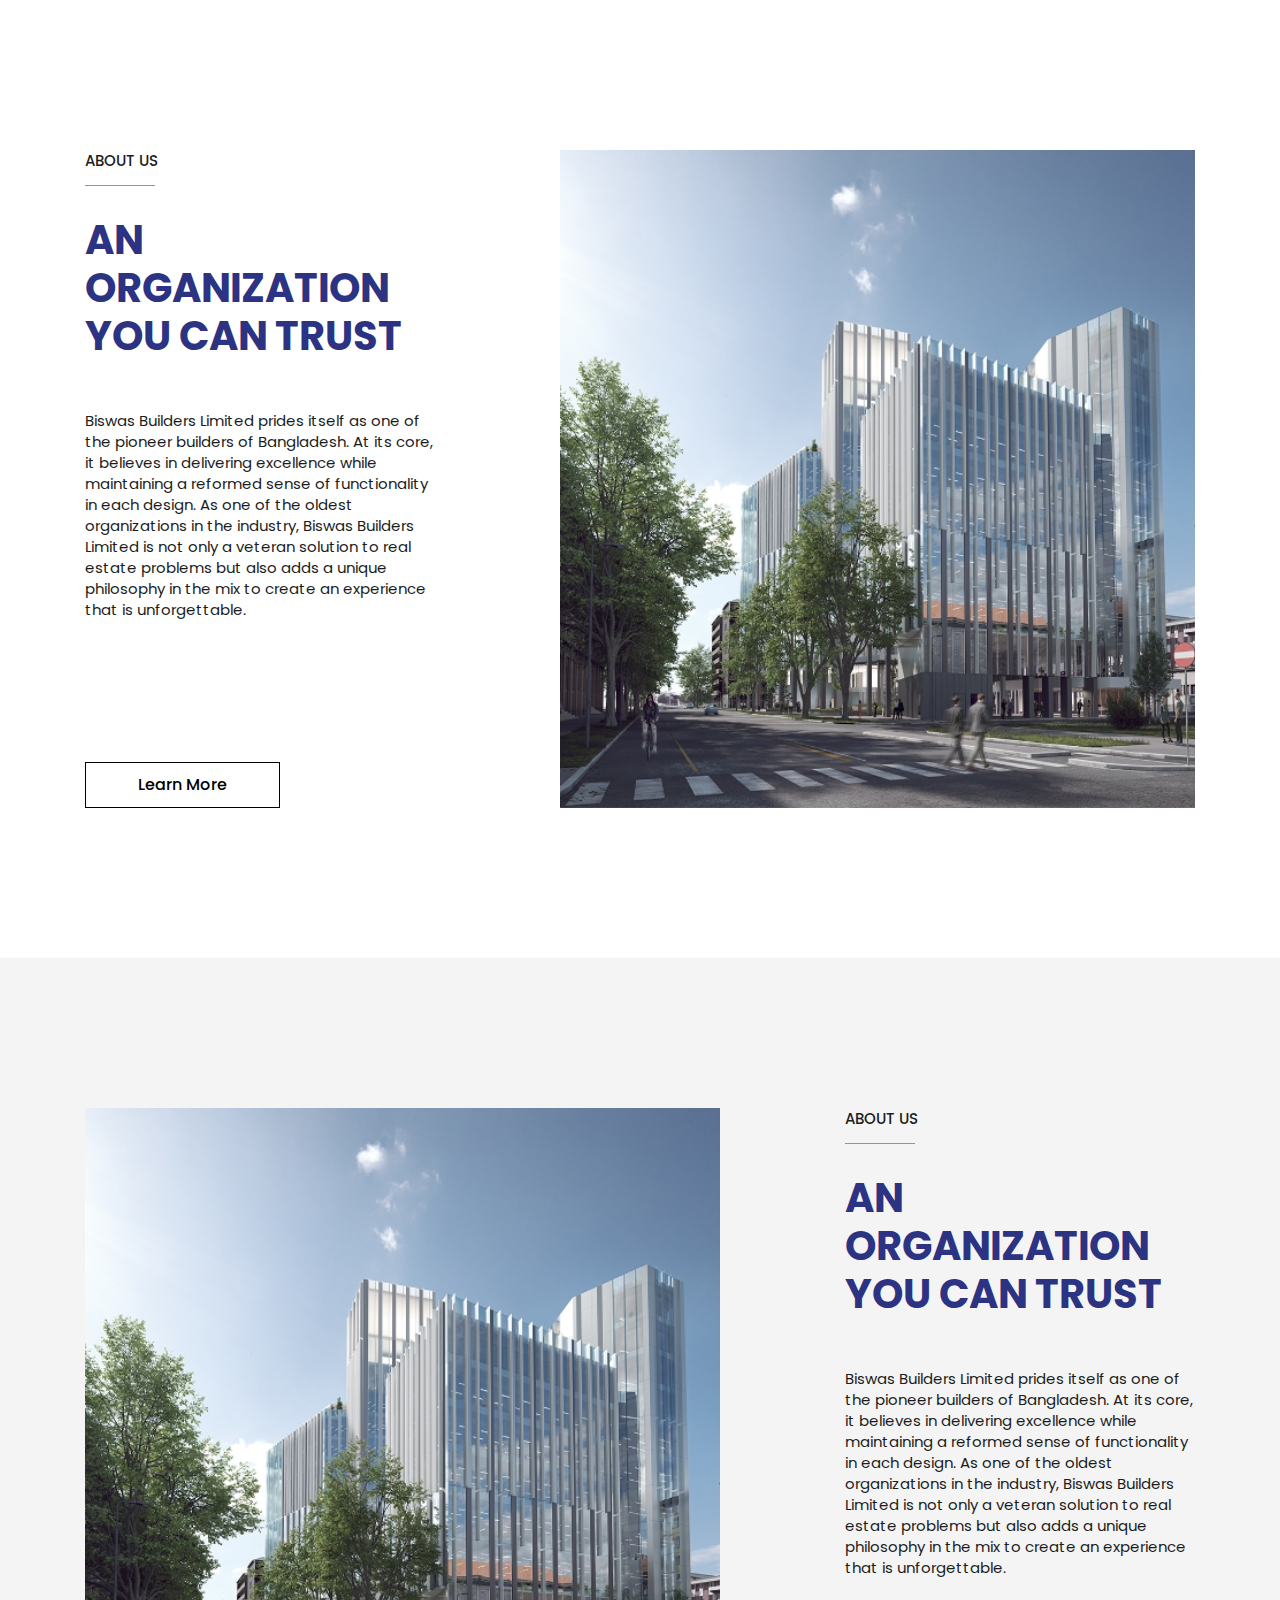
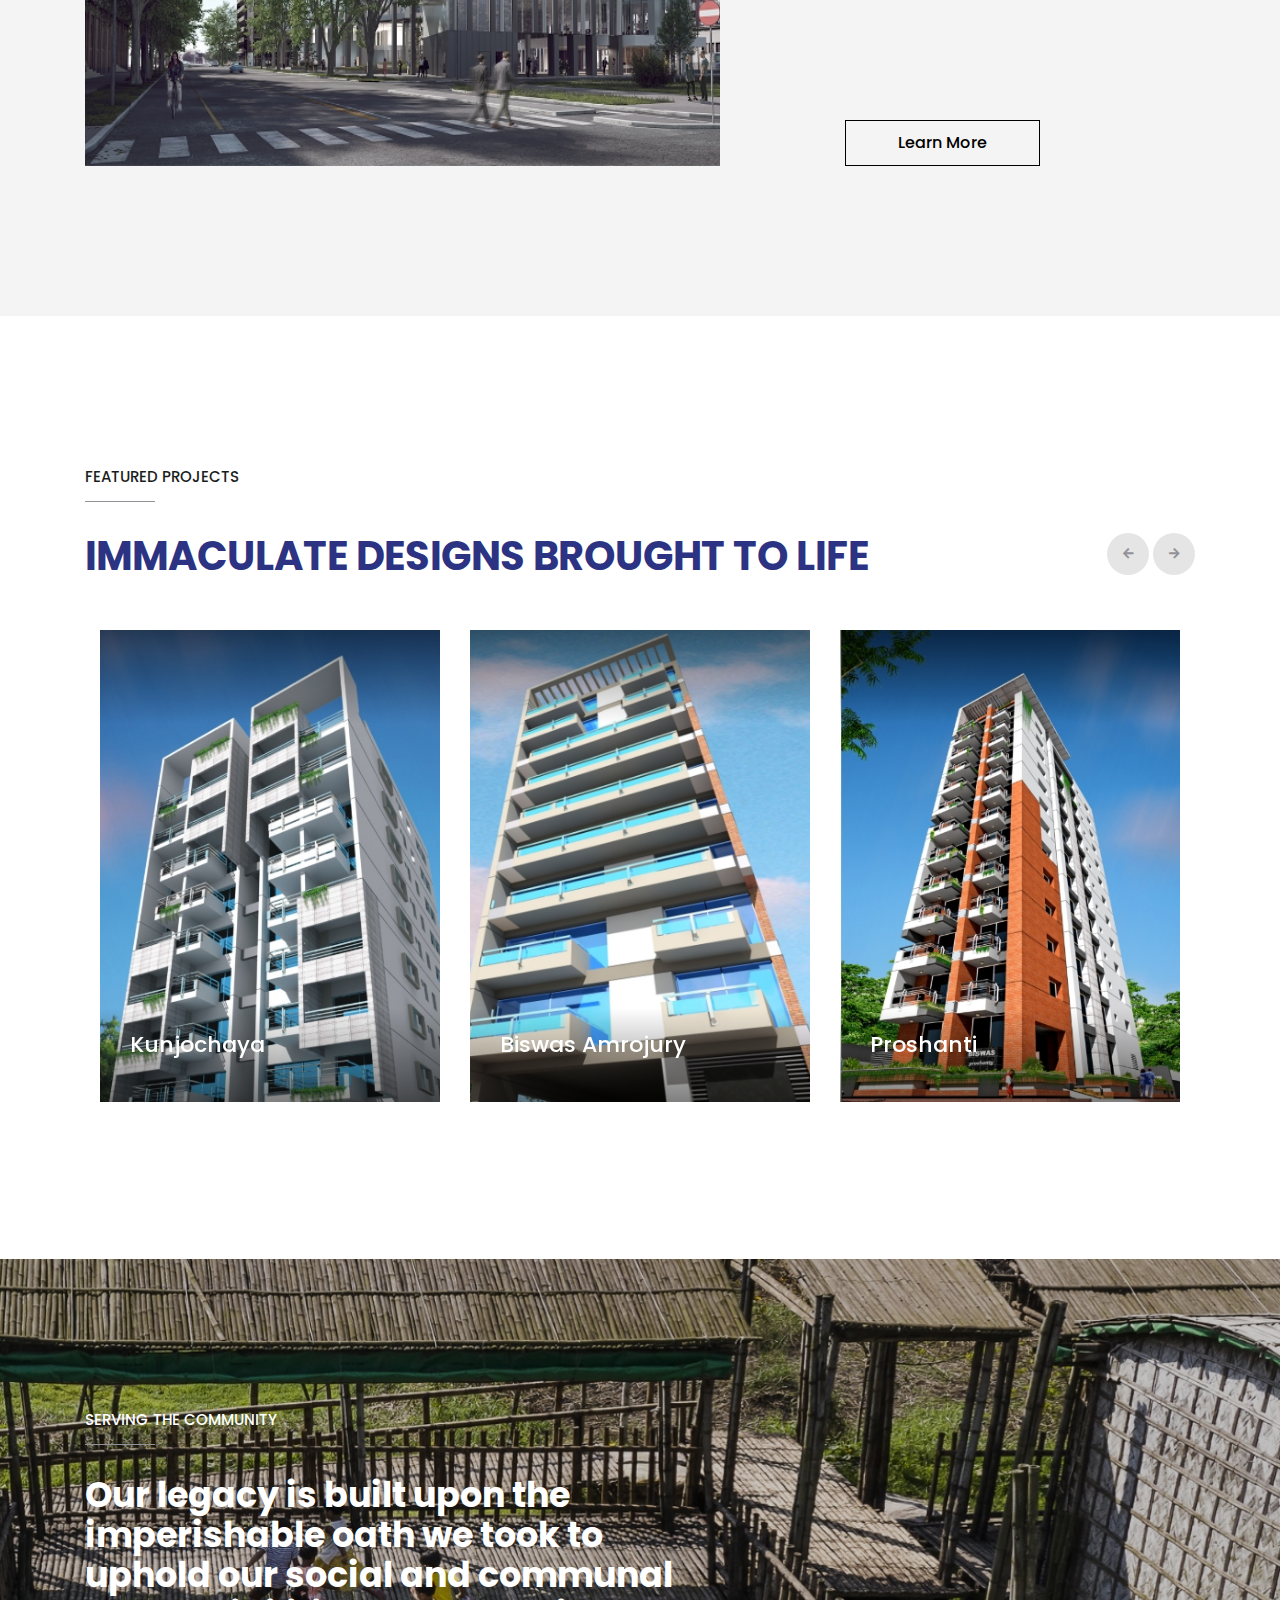
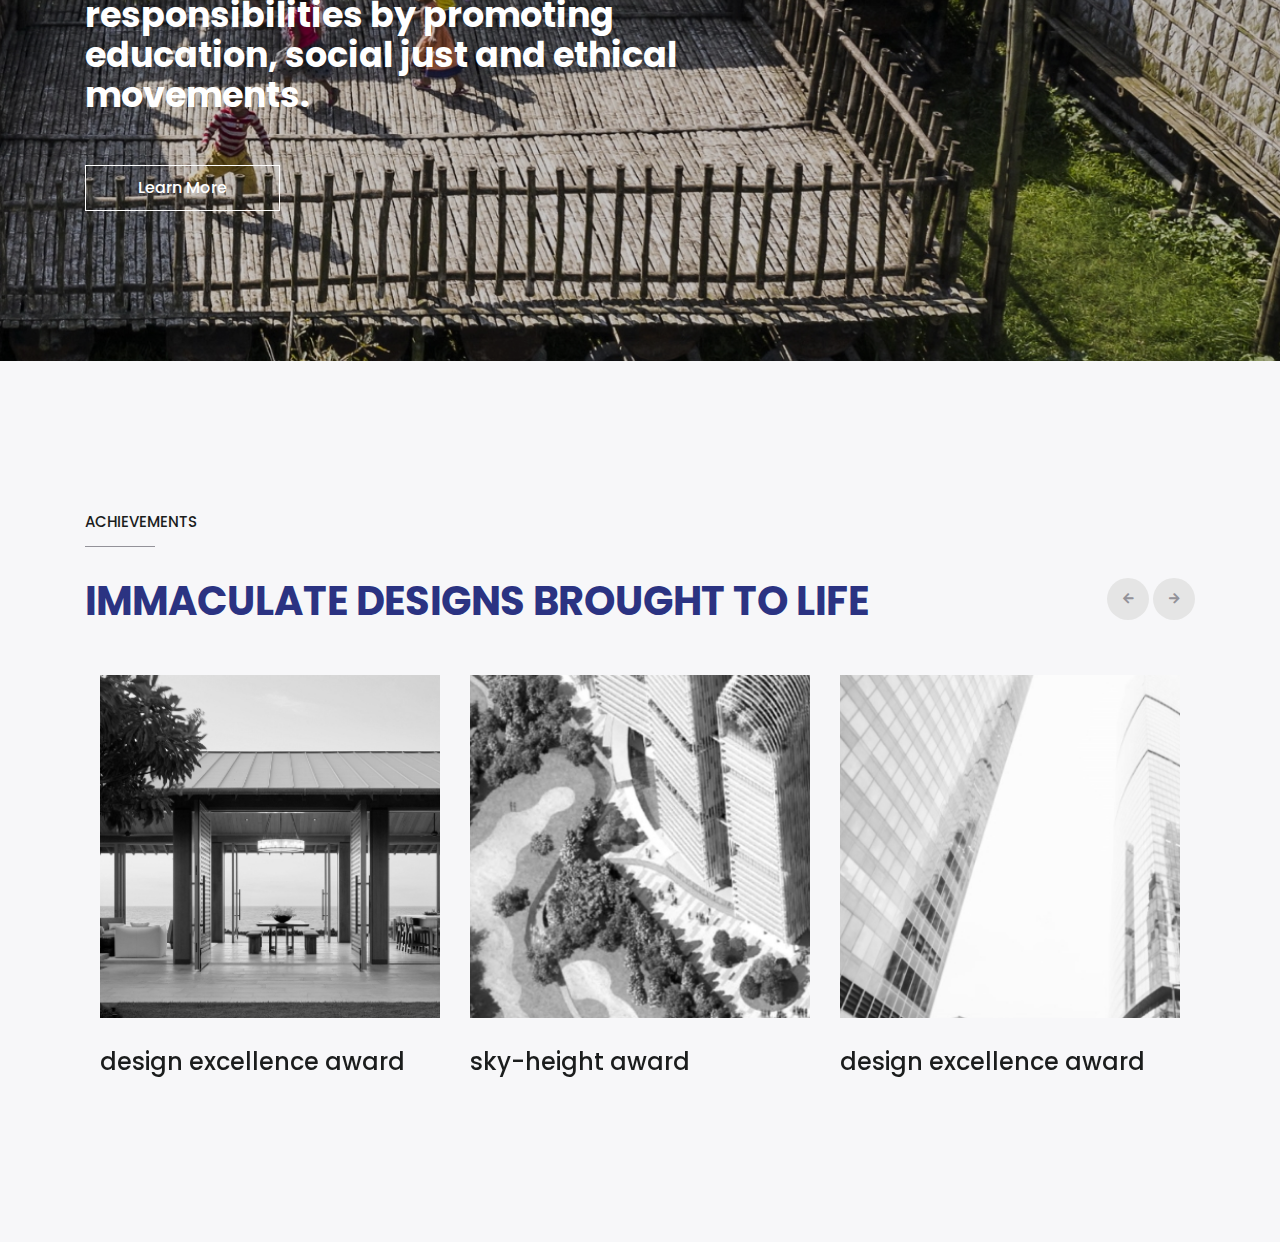
==== commit 76058415: "four section done with responsive" ====
--- a/index.html
+++ b/index.html
@@ -2,8 +2,7 @@
 <html lang="en">
 <head>
     <meta charset="UTF-8">
-    <meta name="viewport"
-          content="width=device-width, user-scalable=no, initial-scale=1.0, maximum-scale=1.0, minimum-scale=1.0">
+    <meta name="viewport" content="width=device-width, user-scalable=no, initial-scale=1.0, maximum-scale=1.0, minimum-scale=1.0">
     <meta http-equiv="X-UA-Compatible" content="ie=edge">
     <link rel="shortcut icon" href="assets/images/static/fav.png"/>
     <link href="https://fonts.googleapis.com/css?family=Poppins:200,300,400,500&display=swap" rel="stylesheet">
@@ -27,7 +26,7 @@
                     <h4 class="subtitle">about us</h4>
                     <h1 class="title">An organization you can trust</h1>
                     <p>Biswas Builders Limited prides itself as one of the pioneer builders of Bangladesh. At its core, it believes in delivering excellence while maintaining a reformed sense of functionality in each design. As one of the oldest organizations in the industry, Biswas Builders Limited is not only a veteran solution to real estate problems but also adds a unique philosophy in the mix to create an experience that is unforgettable.</p>
-                    <button>Learn More</button>
+                    <button class="dcBtn"><span>Learn More</span></button>
                 </div>
                 <div class="col-sm-7 offset-1 about_us__img">
                     <div class="about_us__img__img">
@@ -50,75 +49,162 @@
                     <h4 class="subtitle">about us</h4>
                     <h1 class="title">An organization you can trust</h1>
                     <p>Biswas Builders Limited prides itself as one of the pioneer builders of Bangladesh. At its core, it believes in delivering excellence while maintaining a reformed sense of functionality in each design. As one of the oldest organizations in the industry, Biswas Builders Limited is not only a veteran solution to real estate problems but also adds a unique philosophy in the mix to create an experience that is unforgettable.</p>
-                    <button>Learn More</button>
-                </div>
-            </div>
-        </div>
-    </section>
-
-<!--    <section class="featured_projects_bg px-150">-->
-<!--        <div class="container">-->
-<!--            <div class="row featured_projects">-->
-<!--                <div class="col-sm-12 featured_projects__text pb-sm-50">-->
-<!--                    <h4 class="subtitle">featured projects</h4>-->
-<!--                    <h1 class="title">Immaculate designs brought to life</h1>-->
-<!--                </div>-->
-<!--                <div class="col featured_projects__img">-->
-<!--                    <div class="featured_projects__img__slick">-->
-<!--                        <div class="featured_projects__img__slick__img">-->
-<!--                            <img src="assets/images/dynamic/featured-projects/Mask Group 170.jpg" alt="">-->
-<!--                            <h4 class="featured_projects__img__slick__img__title">Kunjochaya</h4>-->
-<!--                        </div>-->
-<!--                        <div class="featured_projects__img__slick__img">-->
-<!--                            <img src="assets/images/dynamic/featured-projects/Mask Group 175.jpg" alt="">-->
-<!--                            <h4 class="featured_projects__img__slick__img__title">Biswas Amrojury</h4>-->
-<!--                        </div>-->
-<!--                        <div class="featured_projects__img__slick__img">-->
-<!--                            <img src="assets/images/dynamic/featured-projects/Mask Group 176.jpg" alt="">-->
-<!--                            <h4 class="featured_projects__img__slick__img__title">Proshanti</h4>-->
-<!--                        </div>-->
-<!--                    </div>-->
-<!--                </div>-->
-<!--            </div>-->
-<!--        </div>-->
-<!--    </section>-->
+                    <button class="dcBtn"><span>Learn More</span></button>
+                </div>
+            </div>
+        </div>
+    </section>
 
     <section class="featured-projects-bg px-150">
         <div class="container">
             <div class="row featured-projects">
-                <div class="col-sm-12 featured-projects__text pb-sm-50">
+                <div class="col-sm-10 featured-projects__text pb-sm-50">
                     <h4 class="subtitle">featured projects</h4>
                     <h1 class="title">Immaculate designs brought to life</h1>
+                </div>
+                <div class="col-sm-2 featured-projects__text pb-sm-50">
                     <div class="featured-projects__text__button">
-                        <button class="featured-projects__text__slick-btn prev"><i class="fas fa-arrow-left"></i></button>
-                        <button class="featured-projects__text__slick-btn next"><i class="fas fa-arrow-right"></i></button>
+                        <button class="featured-projects__text__slick-btn featured-prev"><i class="fas fa-arrow-left"></i></button>
+                        <button class="featured-projects__text__slick-btn featured-next"><i class="fas fa-arrow-right"></i></button>
                     </div>
                 </div>
                 <div class="col featured-projects__img">
                     <div class="featured-projects__img__slick">
-                        <div class="featured-projects__img__slick__img">
-                            <img src="assets/images/dynamic/featured-projects/Mask Group 170.jpg" alt="">
-                            <h4 class="featured-projects__img__slick__img__title">Kunjochaya</h4>
-                        </div>
-                        <div class="featured-projects__img__slick__img">
-                            <img src="assets/images/dynamic/featured-projects/Mask Group 175.jpg" alt="">
-                            <h4 class="featured-projects__img__slick__img__title">Biswas Amrojury</h4>
-                        </div>
-                        <div class="featured-projects__img__slick__img">
-                            <img src="assets/images/dynamic/featured-projects/Mask Group 176.jpg" alt="">
-                            <h4 class="featured-projects__img__slick__img__title">Proshanti</h4>
-                        </div>
-                        <div class="featured-projects__img__slick__img">
-                            <img src="assets/images/dynamic/featured-projects/Mask Group 170.jpg" alt="">
-                            <h4 class="featured-projects__img__slick__img__title">Kunjochaya</h4>
-                        </div>
-                        <div class="featured-projects__img__slick__img">
-                            <img src="assets/images/dynamic/featured-projects/Mask Group 175.jpg" alt="">
-                            <h4 class="featured-projects__img__slick__img__title">Biswas Amrojury</h4>
-                        </div>
-                        <div class="featured-projects__img__slick__img">
-                            <img src="assets/images/dynamic/featured-projects/Mask Group 176.jpg" alt="">
-                            <h4 class="featured-projects__img__slick__img__title">Proshanti</h4>
+                        <div class="featured-projects__img__slick__img--first">
+                            <div class="featured-projects__img__slick__img--first__img">
+                                <a href="#"></a>
+                                <img src="assets/images/dynamic/featured-projects/Mask Group 170.jpg" alt="">
+                                <h4 class="featured-projects__img__slick__img--first__img__title">Kunjochaya</h4>
+                            </div>
+                        </div>
+                        <div class="featured-projects__img__slick__img--first">
+                            <div class="featured-projects__img__slick__img--first__img">
+                                <a href="#"></a>
+                                <img src="assets/images/dynamic/featured-projects/Mask Group 175.jpg" alt="">
+                                <h4 class="featured-projects__img__slick__img--first__img__title">Biswas Amrojury</h4>
+                            </div>
+                        </div>
+                        <div class="featured-projects__img__slick__img--first">
+                            <div class="featured-projects__img__slick__img--first__img">
+                                <a href="#"></a>
+                                <img src="assets/images/dynamic/featured-projects/Mask Group 176.jpg" alt="">
+                                <h4 class="featured-projects__img__slick__img--first__img__title">Proshanti</h4>
+                            </div>
+                        </div>
+                        <div class="featured-projects__img__slick__img--first">
+                            <div class="featured-projects__img__slick__img--first__img">
+                                <a href="#"></a>
+                                <img src="assets/images/dynamic/featured-projects/Mask Group 170.jpg" alt="">
+                                <h4 class="featured-projects__img__slick__img--first__img__title">Kunjochaya</h4>
+                            </div>
+                        </div>
+                        <div class="featured-projects__img__slick__img--first">
+                            <div class="featured-projects__img__slick__img--first__img">
+                                <a href="#"></a>
+                                <img src="assets/images/dynamic/featured-projects/Mask Group 175.jpg" alt="">
+                                <h4 class="featured-projects__img__slick__img--first__img__title">Biswas Amrojury</h4>
+                            </div>
+                        </div>
+                        <div class="featured-projects__img__slick__img--first">
+                            <div class="featured-projects__img__slick__img--first__img">
+                                <a href="#"></a>
+                                <img src="assets/images/dynamic/featured-projects/Mask Group 176.jpg" alt="">
+                                <h4 class="featured-projects__img__slick__img--first__img__title">Proshanti</h4>
+                            </div>
+                        </div>
+                    </div>
+                </div>
+            </div>
+        </div>
+    </section>
+
+    <section class="serving-community px-150">
+        <img src="assets/images/dynamic/serving-community/CSR.jpg" alt="">
+        <div class="container">
+            <div class="row">
+                <div class="col-sm-7">
+                    <h4 class="subtitle">serving the community</h4>
+                    <p>
+                        Our legacy is built upon the imperishable
+                        oath we took to uphold our social and
+                        communal responsibilities by promoting
+                        education, social just and ethical
+                        movements.
+                    </p>
+                    <button class="dcBtn"><span>Learn More</span></button>
+                </div>
+            </div>
+        </div>
+    </section>
+
+    <section class="achievements px-150">
+        <div class="container">
+            <div class="row achievements-projects">
+                <div class="col-sm-10 achievements-projects__text pb-sm-50">
+                    <h4 class="subtitle">achievements</h4>
+                    <h1 class="title">Immaculate designs brought to life</h1>
+                </div>
+                <div class="col-sm-2 achievements-projects__text pb-sm-50">
+                    <div class="achievements-projects__text__button">
+                        <button class="achievements-projects__text__slick-btn achievements-prev"><i class="fas fa-arrow-left"></i></button>
+                        <button class="achievements-projects__text__slick-btn achievements-next"><i class="fas fa-arrow-right"></i></button>
+                    </div>
+                </div>
+                <div class="col achievements-projects__img">
+                    <div class="achievements-projects__img__slick">
+                        <div class="achievements-projects__img__slick__img--first">
+                            <div class="achievements-projects__img__slick__img--first__img">
+                                <a href="#"></a>
+                                <img src="assets/images/dynamic/achievements/Component 204 – 1.jpg" alt="">
+                            </div>
+                            <div class="achievements-projects__img__slick__img--first__text">
+                                <h4 class="achievements-projects__img__slick__img__title">design excellence award</h4>
+                            </div>
+                        </div>
+                        <div class="achievements-projects__img__slick__img--first">
+                            <div class="achievements-projects__img__slick__img--first__img">
+                                <a href="#"></a>
+                                <img src="assets/images/dynamic/achievements/Component 204 – 2.jpg" alt="">
+                            </div>
+                            <div class="achievements-projects__img__slick__img--first__text">
+                                <h4 class="achievements-projects__img__slick__img__title">sky-height award</h4>
+                            </div>
+                        </div>
+                        <div class="achievements-projects__img__slick__img--first">
+                            <div class="achievements-projects__img__slick__img--first__img">
+                                <a href="#"></a>
+                                <img src="assets/images/dynamic/achievements/Component 204 – 3.jpg" alt="">
+                            </div>
+                            <div class="achievements-projects__img__slick__img--first__text">
+                                <h4 class="achievements-projects__img__slick__img__title">design excellence award</h4>
+                            </div>
+                        </div>
+                        <div class="achievements-projects__img__slick__img--first">
+                            <div class="achievements-projects__img__slick__img--first__img">
+                                <a href="#"></a>
+                                <img src="assets/images/dynamic/achievements/Component 204 – 1.jpg" alt="">
+                            </div>
+                            <div class="achievements-projects__img__slick__img--first__text">
+                                <h4 class="achievements-projects__img__slick__img__title">design excellence award</h4>
+                            </div>
+                        </div>
+                        <div class="achievements-projects__img__slick__img--first">
+                            <div class="achievements-projects__img__slick__img--first__img">
+                                <a href="#"></a>
+                                <img src="assets/images/dynamic/achievements/Component 204 – 2.jpg" alt="">
+                            </div>
+                            <div class="achievements-projects__img__slick__img--first__text">
+                                <h4 class="achievements-projects__img__slick__img__title">sky-height award</h4>
+                            </div>
+                        </div>
+                        <div class="achievements-projects__img__slick__img--first">
+                            <div class="achievements-projects__img__slick__img--first__img">
+                                <a href="#"></a>
+                                <img src="assets/images/dynamic/achievements/Component 204 – 3.jpg" alt="">
+                            </div>
+                            <div class="achievements-projects__img__slick__img--first__text">
+                                <h4 class="achievements-projects__img__slick__img__title">design excellence award</h4>
+                            </div>
                         </div>
                     </div>
                 </div>
--- a/assets/css/home.css
+++ b/assets/css/home.css
@@ -1 +1 @@
-body{margin:0;padding:0;overflow-x:hidden;font-family:'Poppins', sans-serif;color:#1B1D1D;-webkit-font-smoothing:antialiased;-moz-osx-font-smoothing:grayscale}p{font-weight:400}a:hover{color:#008C44}::selection{background:#008C44;color:#FFF}p,a,h1,h2,h4,h3{color:#1B1D1D}ul{margin:0;padding:0}li{list-style:none}img{max-width:100%}a:hover,a:focus{text-decoration:none;outline:none;box-shadow:none}.btn:focus,button:focus,button:active:focus,.btn.active.focus,.btn.active:focus,.btn.focus,.btn:active.focus,.btn:active:focus,.btn:focus{outline:none;box-shadow:none}table{width:100%}.form-control{box-shadow:none;outline:0}.form-control:focus{box-shadow:none}.m0{margin:0 !important}.ml0{margin-left:0 !important}.mr0{margin-right:0 !important}.mt0{margin-top:0 !important}.mb0{margin-bottom:0 !important}.p0{padding:0 !important}.pl0{padding-left:0 !important}.pr0{padding-right:0 !important}.pt0{padding-top:0 !important}.pb0{padding-bottom:0 !important}@media (max-width: 767px){.mbp0{padding:0 !important}.mbm0{margin:0 !important}.mbpr0{padding-right:0 !important}.mbpl0{padding-left:0 !important}.mbpb0{padding-bottom:0 !important}.mbpt0{padding-top:0 !important}}.pt20{padding-top:20px}.pb20{padding-bottom:20px}.pt30{padding-top:30px}.pb30{padding-bottom:30px}.pt40{padding-top:40px}.pb40{padding-bottom:40px}.pt50{padding-top:50px}.pb50{padding-bottom:50px}.pt60{padding-top:60px}.pb60{padding-bottom:60px}.pt75{padding-top:75px}.pb75{padding-bottom:75px}.pt90{padding-top:90px}.pb90{padding-bottom:90px}.pt95{padding-top:95px}.pb95{padding-bottom:95px}.pt120{padding-top:120px}.pb120{padding-bottom:120px}.px-150{padding:150px 0px}.mt10{margin-top:10px}.mb10{margin-bottom:10px}.mt20{margin-top:20px}.mb20{margin-bottom:20px}.mt30{margin-top:30px}.mb30{margin-bottom:30px}.mt40{margin-top:40px}.mb40{margin-bottom:40px}.mt50{margin-top:50px}.mb50{margin-bottom:50px}.mt60{margin-top:60px}.mb60{margin-bottom:60px}.mt75{margin-top:75px}.mb75{margin-bottom:75px}.mt90{margin-top:90px}.mb90{margin-bottom:90px}.mt95{margin-top:95px}.mb95{margin-bottom:95px}.clear:after{content:'';overflow:hidden;clear:both;display:block}.Overlay{position:fixed;width:100%;height:100vh;left:0;right:0;top:0;bottom:0;z-index:-51;background:rgba(14,14,14,0.419608);opacity:0;visibility:hidden}.Overlay.ShowIt{display:block}.site-error:after{position:absolute;left:0;right:0;top:0;bottom:0;width:100%;height:100%;content:''}.map-popup:after{content:'';display:block;overflow:hidden;clear:both}.Loader,.Loader:after,.BG,.modal .founder-image__img,.img-preloader,.img-preloader:after,.site-error{background-size:cover !important;background-position:center !important;background-repeat:no-repeat !important;background-color:#f1f1f1}.banner-loader{position:relative}.banner-loader .container{position:relative;z-index:5}.banner-loader:before{content:'';position:absolute;background:url("../images/static/blur.jpg");z-index:2;height:100%;width:100%;top:0;bottom:0;transition:opacity .4s ease}.banner-loader.Loaded:before{opacity:0}.Loader{position:relative}.Loader:after{content:'';height:100%;width:100%;left:0;right:0;top:0;bottom:0;position:absolute;background-image:url("../images/static/blur-background.jpg");transition:.5s ease}.Loader.loaded:after{opacity:0}.modify-img{position:absolute;left:0;right:0;top:0;bottom:0;width:100%;height:100%;object-fit:cover}.modify-img.no-pos{position:relative;left:auto;right:auto;top:auto;bottom:auto;height:100%;width:100%}.pace{-webkit-pointer-events:none;pointer-events:none;-webkit-user-select:none;-moz-user-select:none;user-select:none}.pace-inactive .pace-progress{display:none}.pace .pace-progress{position:fixed;top:0;right:100%;width:100%;height:2px;z-index:9999;background:#008C44}.pace-done .custom-loader img{display:none}.map-popup{width:320px}.map-popup img{float:left;width:120px}.map-popup .texts{float:right;width:calc(100% - 131px)}.gm-style .gm-style-iw-c{border-radius:0 !important}.capitalize{text-transform:capitalize !important}.uppercase{text-transform:uppercase !important}.dcLink{position:relative;padding-bottom:4px;transition:color .25s ease;display:inline-block;text-transform:capitalize}.dcLink:after{content:'';background:#1B1D1D;height:2px;width:100%;bottom:0;left:0;position:absolute}.dcLink:before{content:'';background:#008C44;height:2px;width:0;bottom:0;left:0;position:absolute;z-index:1;transition:width 0.45s cubic-bezier(0.25, 0.46, 0.45, 0.94)}.dcLink:hover{color:#008C44 !important}.dcLink:hover:before{width:100%}.dcLink:focus{color:#1b1d1d}.dcLink:focus:hover{color:#008C44}.dcBtn{font-size:16px;padding:10px 52px;background:transparent;border:1px solid;position:relative;transition:all .3s ease;text-transform:capitalize;font-weight:500;overflow:hidden;display:inline-block}.dcBtn span{z-index:2;position:relative}.dcBtn:after{content:'';position:absolute;width:0;height:100%;left:0;bottom:0;top:0;transition:width 0.6s cubic-bezier(0.85, 0, 0.15, 1);background:#008C44}.dcBtn:hover{border-color:#008C44 !important}.dcBtn:hover span{color:#FFF !important;transition:all .3s ease}.dcBtn:hover:after{width:100%}.section_bg{background-color:#F5F4F4}.title{font-size:40px;font-weight:bold;color:#2B3382 !important;font-family:"Poppins";margin:0px 0px 50px 0px;text-transform:uppercase}.subtitle{margin:0px 0px 30px 0px;padding-bottom:15px;font-size:15px;line-height:21px;text-transform:uppercase;position:relative}.subtitle::after{content:'';background-color:#939299;height:1px;width:70px;position:absolute;left:0px;bottom:0px}.about_us p{font-size:15px;line-height:21px;margin:0 0 142px 0}.about_us__img__img{padding-top:calc(572 / 670 * 100%);position:relative;height:100%}.about_us__img__img img{position:absolute;top:0;left:0;object-fit:cover;height:100%}@media (max-width: 899px){.about_us .about_us__img,.about_us .about_us__text{max-width:100%;margin-left:0;flex:0 0 100%}.about_us .pb-sm-50{padding-bottom:50px}}.featured_projects_bg{background-image:url("../images/static/Mask Group 129.svg");background-repeat:no-repeat;background-attachment:fixed;background-position:center;background-color:#F7F7F9}.featured_projects__img__slick{display:flex;justify-content:space-between}.featured_projects__img__slick__img{padding-top:calc(514 / 370 * 100%);max-width:31%;height:100%;position:relative;overflow:hidden}.featured_projects__img__slick__img img{transition:transform .5s;z-index:10;top:0px;left:0px;object-fit:cover}.featured_projects__img__slick__img img:hover{transform:scale(1.1)}.featured_projects__img__slick__img__title{font-size:22px;line-height:38px;color:#FFFFFF;position:absolute;z-index:33;bottom:30px;left:30px;right:30px}.featured_projects__img__slick__img::before{content:"";position:absolute;width:100%;height:20%;top:0;left:0;background:#F7F7F9;z-index:11}.featured_projects__img__slick__img::after{content:"";position:absolute;width:100%;height:20%;top:0;left:0;background:#F7F7F9;z-index:11}.featured-projects-bg{background-image:url("../images/static/Mask Group 129.svg");background-repeat:no-repeat;background-attachment:fixed;background-position:center;background-color:#F7F7F9}.featured-projects__text__button{position:absolute;bottom:55px;right:15px}.featured-projects__text__slick-btn{border:0px;border-radius:50%;background-color:#E5E5E5;height:42px;width:42px;font-size:12px;color:#939299}.featured-projects__text__slick-btn:hover{border:0px;border-radius:50%;background-color:#2B3382;height:42px;width:42px;font-size:12px;color:#FFFFFF}.featured-projects__img__slick__img{padding-top:calc(514 / 370 * 100%);width:calc(33.3333% - 15px);position:relative;overflow:hidden}.featured-projects__img__slick__img img{position:absolute;top:0;left:0;object-fit:cover;height:100%;transition:transform .5s;transform:scale(1)}.featured-projects__img__slick__img img:hover{transform:scale(1.1)}.featured-projects__img__slick__img__title{font-size:22px;line-height:38px;color:#FFFFFF;bottom:30px;left:30px;right:30px}@media (min-width: 900px) and (max-width: 991px){.container{max-width:90% !important}}@media (min-width: 769px){.Flex{display:flex}}.Select select{display:none}.nice-select{width:100%;border-radius:0;border-color:#CECECE;color:#656565;font-weight:500}.nice-select .list{width:100%;margin-top:1px;border-radius:0}.nice-select:active,.nice-select.open,.nice-select:focus{border-color:#008C44}.form-message-container.error_wrapper .form-message-body{position:fixed;background:#fff;left:50%;top:50%;width:430px;max-width:99%;-webkit-transform:translate(-50%, -50%);-moz-transform:translate(-50%, -50%);-ms-transform:translate(-50%, -50%);-o-transform:translate(-50%, -50%);transform:translate(-50%, -50%);padding:40px 60px;-webkit-box-shadow:-1px 0 61px -7px #000;-moz-box-shadow:-1px 0 61px -7px #000;box-shadow:-1px 0 61px -7px #000;-webkit-animation:alartSlideTop .2s;-moz-animation:alartSlideTop .2s;-o-animation:alartSlideTop .2s;animation:alartSlideTop .2s;z-index:9999}.form-message-container .cross-popup{position:absolute;top:0;right:0;z-index:1;cursor:pointer;display:block;padding:20px}.form-message-container.error_wrapper span{margin-left:50px;display:block;position:relative}.form-message-container.error_wrapper span:before{position:absolute;content:'';width:41px;height:41px;top:0;left:-70px;background-image:url(../images/static/alert-icon.png)}.form-message-container.error_wrapper span p{color:#6D6E71}.form-message-container.error_wrapper span ul{color:#000;list-style:none;margin-bottom:40px}.hide.form-message-container{display:none !important}@-webkit-keyframes alartSlideTop{0%{-webkit-transform:translate(-50%, -70%);transform:translate(-50%, -70%);opacity:0}100%{-webkit-transform:translate(-50%, -50%);transform:translate(-50%, -50%);opacity:1}}@-moz-keyframes alartSlideTop{0%{-moz-transform:translate(-50%, -70%);transform:translate(-50%, -70%);opacity:0}100%{-moz-transform:translate(-50%, -50%);transform:translate(-50%, -50%);opacity:1}}@-o-keyframes alartSlideTop{0%{-o-transform:translate(-50%, -70%);transform:translate(-50%, -70%);opacity:0}100%{-o-transform:translate(-50%, -50%);transform:translate(-50%, -50%);opacity:1}}@keyframes alartSlideTop{0%{-webkit-transform:translate(-50%, -70%);-moz-transform:translate(-50%, -70%);-o-transform:translate(-50%, -70%);transform:translate(-50%, -70%);opacity:0}100%{-webkit-transform:translate(-50%, -50%);-moz-transform:translate(-50%, -50%);-o-transform:translate(-50%, -50%);transform:translate(-50%, -50%);opacity:1}}.form-message-container.success_wrapper .form-message-body{position:fixed;z-index:990;background:#ffffff;left:50%;top:50%;-webkit-transform:translate(-50%, -50%);-moz-transform:translate(-50%, -50%);-ms-transform:translate(-50%, -50%);-o-transform:translate(-50%, -50%);transform:translate(-50%, -50%);padding:45px 58px;-webkit-box-shadow:-1px 0 61px -7px #000;-moz-box-shadow:-1px 0 61px -7px #000;box-shadow:-1px 0 61px -7px #000;-webkit-animation:alartSlideTop .2s;-moz-animation:alartSlideTop .2s;-o-animation:alartSlideTop .2s;animation:alartSlideTop .2s}.form-message-container.success_wrapper .form-message-body span{margin-bottom:0px;display:block;margin-bottom:0px;padding:40px 32px;font-size:17px}.form-message-container.success_wrapper .form-message-body .ok-class{left:0;right:0;margin:auto}.form-primary.all-text-white{color:#fff}.form-message-container .cross-popup{position:absolute;top:0;right:0;z-index:1;cursor:pointer;display:block;padding:20px}.success_container_contact-form{color:#FFF}.ok-class{bottom:30px;left:26%;border:3px solid #6D6E71;width:100px;text-align:center;height:36px;line-height:31px;font-weight:bold;color:#6D6E71;text-transform:uppercase;cursor:pointer}.ok-class:hover{background:#6D6E71;color:#FFF}.form-overlay.doit{position:fixed;left:0;right:0;height:100%;z-index:90;background-color:rgba(0,0,0,0.7);background-image:url("../images/static/ajax-loader.gif");background-repeat:no-repeat;background-position:center;background-size:30px}.success_wrapper_contact-form .form-message-body{position:relative}.success_wrapper_contact-form .form-message-body:after{content:'';position:absolute;left:0;top:17px;height:60px;width:60px;background:url(../images/static/thumbs-up.svg);background-size:contain;right:0;margin:auto;background-repeat:no-repeat}.form-message-container.success_wrapper .form-message-body span{color:#6D6E71 !important}.modal{background:#FFF}.modal .modal-body{padding:0}.modal .modal-title{margin:0;line-height:1.42857143;position:fixed;background:#FFF;right:30px;left:12px;padding-bottom:20px;padding-top:25px;top:0;z-index:3;padding-left:10px}.modal .modal-header{padding:0;border:0}.modal .close{transition:opacity .2s ease}.modal .close img{height:20px;margin-bottom:0 !important}.modal .modal-dialog{margin:0 auto;width:100%}.modal .modal-dialog .modal-content{min-height:100vh;padding:0px;box-shadow:none;border-radius:0;border:none}.modal .modal-dialog .modal-content img{margin-bottom:16px}.modal .modal-dialog .modal-content h2{margin-top:0}.modal .modal-dialog .modal-content p{line-height:26px;font-size:15px}.modal .modal-dialog .modal-title .Title{text-align:left}.modal .modal-dialog .modal-title p{margin-top:15px;font-size:15px;font-weight:300;color:#404747}.modal .modal-dialog .modal-title img{margin-bottom:22px}.modal .modal-dialog .modalContent{margin-top:150px}.modal .founder-image__img{padding-top:108.11%}.modal.DirectorPopup{padding-right:0 !important}.modal.DirectorPopup .modal-dialog .modal-content{min-height:unset;overflow:auto}.modal.DirectorPopup .modal-dialog .modal-content .founder-image{position:fixed;top:153px;width:30%}.modal.DirectorPopup .close{position:fixed;right:12px;top:29px;z-index:9}.modal .dcBtn{margin-top:20px;padding:11px 70px;letter-spacing:1px}.modal .mCSB_scrollTools{width:8px}.modal .mCSB_inside>.mCSB_container{margin-right:0}.lg-backdrop{background-color:rgba(0,0,0,0.831373) !important}.mCS-dark.mCSB_scrollTools .mCSB_dragger .mCSB_dragger_bar{background-color:rgba(0,0,0,0.27) !important}@media (max-width: 768px){.modal .modal-dialog .modal-content{padding:15px 10px}.dcForm .dcBtn{width:100% !important}.modal .dcBtn{width:100%;margin-top:20px;text-align:center}#Fwidth{padding:0}.modal .modal-title{right:27px;left:25px;padding-left:0}.modal.DirectorPopup .modal-dialog .modal-content .founder-image{position:relative;top:0;width:100%;padding:0;margin-bottom:30px;margin-top:135px}.modal.DirectorPopup .close{position:fixed;top:9px;right:15px}.modal.DirectorPopup .modal-dialog .modalContent{margin-top:140px}.modal .mCSB_scrollTools .mCSB_draggerContainer{right:-11px}.modal .mCSB_inside>.mCSB_container{margin-right:3px}}.nice-select{height:48px;line-height:48px;text-transform:capitalize;font-size:16px}.nice-select:after{width:5px;content:"\f0d7";font-family:FontAwesome;font-style:normal;font-weight:normal;text-decoration:inherit;font-size:16px;transform:none;border:none;margin-top:0;right:16px;top:0px;transition:none}.nice-select.open:after{right:15px;top:41px;transform:rotate(-179deg)}.lg-actions .lg-next:before{content:"\f105";font-family:FontAwesome;font-style:normal;font-weight:normal;text-decoration:inherit}.lg-actions .lg-prev:after{content:"\f104";font-family:FontAwesome;font-style:normal;font-weight:normal;text-decoration:inherit}.slick-slide:focus{outline:none}.slick-dots li button:before{font-size:11px}.MobileTab{display:none}@media (max-width: 768px){.MobileTab{display:block}.TabMenus{display:none}}.textUp span{opacity:0;transform:translateY(15px);display:inline-block;transition:all .5s ease;visibility:hidden}.textUp span:nth-child(1){transition-delay:0.04s}.textUp span:nth-child(2){transition-delay:0.08s}.textUp span:nth-child(3){transition-delay:0.12s}.textUp span:nth-child(4){transition-delay:0.16s}.textUp span:nth-child(5){transition-delay:0.2s}.textUp span:nth-child(6){transition-delay:0.24s}.textUp span:nth-child(7){transition-delay:0.28s}.textUp span:nth-child(8){transition-delay:0.32s}.textUp span:nth-child(9){transition-delay:0.36s}.textUp span:nth-child(10){transition-delay:0.4s}.textUp span:nth-child(11){transition-delay:0.44s}.textUp span:nth-child(12){transition-delay:0.48s}.textUp span:nth-child(13){transition-delay:0.52s}.textUp span:nth-child(14){transition-delay:0.56s}.textUp span:nth-child(15){transition-delay:0.6s}.textUp span:nth-child(16){transition-delay:0.64s}.textUp span:nth-child(17){transition-delay:0.68s}.textUp span:nth-child(18){transition-delay:0.72s}.textUp span:nth-child(19){transition-delay:0.76s}.textUp span:nth-child(20){transition-delay:0.8s}.textUp span:nth-child(21){transition-delay:0.84s}.textUp span:nth-child(22){transition-delay:0.88s}.textUp span:nth-child(23){transition-delay:0.92s}.textUp span:nth-child(24){transition-delay:0.96s}.textUp span:nth-child(25){transition-delay:1s}.textUp span:nth-child(26){transition-delay:1.04s}.textUp span:nth-child(27){transition-delay:1.08s}.textUp span:nth-child(28){transition-delay:1.12s}.textUp span:nth-child(29){transition-delay:1.16s}.textUp span:nth-child(30){transition-delay:1.2s}.textUp.anim-active span{opacity:1;transform:none;visibility:visible}.fadeUp{transform:translateY(25px);transition:all .5s ease;opacity:0;visibility:hidden}.fadeUp.anim-active{transform:none;opacity:1;visibility:visible}.box-slide-left{position:relative;transform:translateX(25%);transition:all .8s ease}.box-slide-left:after{content:'';position:absolute;width:100%;height:100%;z-index:2;background:#FFF;top:0;bottom:0;left:0;transition:all .6s ease;transition-delay:.2s}.box-slide-left:before{content:''}.box-slide-left.anim-active{transform:none}.box-slide-left.anim-active:after{width:0}.box-slide-right{position:relative;transform:translateX(-25%);transition:all .8s ease}.box-slide-right:after{content:'';position:absolute;width:100%;height:100%;z-index:2;background:#FFF;top:0;bottom:0;right:0;transition:all .6s ease;transition-delay:.2s}.box-slide-right:before{content:''}.box-slide-right.anim-active{transform:none}.box-slide-right.anim-active:after{width:0}.fadeRight{visibility:hidden}.fadeRight span{opacity:0;display:inline-block;transition:opacity .9s ease}.fadeRight span:nth-child(1){transition-delay:0.07s}.fadeRight span:nth-child(2){transition-delay:0.14s}.fadeRight span:nth-child(3){transition-delay:0.21s}.fadeRight span:nth-child(4){transition-delay:0.28s}.fadeRight span:nth-child(5){transition-delay:0.35s}.fadeRight span:nth-child(6){transition-delay:0.42s}.fadeRight span:nth-child(7){transition-delay:0.49s}.fadeRight span:nth-child(8){transition-delay:0.56s}.fadeRight span:nth-child(9){transition-delay:0.63s}.fadeRight span:nth-child(10){transition-delay:0.7s}.fadeRight span:nth-child(11){transition-delay:0.77s}.fadeRight span:nth-child(12){transition-delay:0.84s}.fadeRight span:nth-child(13){transition-delay:0.91s}.fadeRight span:nth-child(14){transition-delay:0.98s}.fadeRight span:nth-child(15){transition-delay:1.05s}.fadeRight span:nth-child(16){transition-delay:1.12s}.fadeRight span:nth-child(17){transition-delay:1.19s}.fadeRight span:nth-child(18){transition-delay:1.26s}.fadeRight span:nth-child(19){transition-delay:1.33s}.fadeRight span:nth-child(20){transition-delay:1.4s}.fadeRight span:nth-child(21){transition-delay:1.47s}.fadeRight span:nth-child(22){transition-delay:1.54s}.fadeRight span:nth-child(23){transition-delay:1.61s}.fadeRight span:nth-child(24){transition-delay:1.68s}.fadeRight span:nth-child(25){transition-delay:1.75s}.fadeRight span:nth-child(26){transition-delay:1.82s}.fadeRight span:nth-child(27){transition-delay:1.89s}.fadeRight span:nth-child(28){transition-delay:1.96s}.fadeRight span:nth-child(29){transition-delay:2.03s}.fadeRight span:nth-child(30){transition-delay:2.1s}.fadeRight span:nth-child(31){transition-delay:2.17s}.fadeRight span:nth-child(32){transition-delay:2.24s}.fadeRight span:nth-child(33){transition-delay:2.31s}.fadeRight span:nth-child(34){transition-delay:2.38s}.fadeRight span:nth-child(35){transition-delay:2.45s}.fadeRight span:nth-child(36){transition-delay:2.52s}.fadeRight span:nth-child(37){transition-delay:2.59s}.fadeRight span:nth-child(38){transition-delay:2.66s}.fadeRight span:nth-child(39){transition-delay:2.73s}.fadeRight span:nth-child(40){transition-delay:2.8s}.fadeRight span:nth-child(41){transition-delay:2.87s}.fadeRight span:nth-child(42){transition-delay:2.94s}.fadeRight span:nth-child(43){transition-delay:3.01s}.fadeRight span:nth-child(44){transition-delay:3.08s}.fadeRight span:nth-child(45){transition-delay:3.15s}.fadeRight span:nth-child(46){transition-delay:3.22s}.fadeRight span:nth-child(47){transition-delay:3.29s}.fadeRight span:nth-child(48){transition-delay:3.36s}.fadeRight span:nth-child(49){transition-delay:3.43s}.fadeRight span:nth-child(50){transition-delay:3.5s}.fadeRight.anim-active{visibility:visible}.fadeRight.anim-active span{opacity:1}.fadeRightWord{visibility:hidden}.fadeRightWord span{opacity:0;display:inline-block;transition:opacity .9s ease}.fadeRightWord span:nth-child(1){transition-delay:0.07s}.fadeRightWord span:nth-child(2){transition-delay:0.14s}.fadeRightWord span:nth-child(3){transition-delay:0.21s}.fadeRightWord span:nth-child(4){transition-delay:0.28s}.fadeRightWord span:nth-child(5){transition-delay:0.35s}.fadeRightWord span:nth-child(6){transition-delay:0.42s}.fadeRightWord span:nth-child(7){transition-delay:0.49s}.fadeRightWord span:nth-child(8){transition-delay:0.56s}.fadeRightWord span:nth-child(9){transition-delay:0.63s}.fadeRightWord span:nth-child(10){transition-delay:0.7s}.fadeRightWord span:nth-child(11){transition-delay:0.77s}.fadeRightWord span:nth-child(12){transition-delay:0.84s}.fadeRightWord span:nth-child(13){transition-delay:0.91s}.fadeRightWord span:nth-child(14){transition-delay:0.98s}.fadeRightWord span:nth-child(15){transition-delay:1.05s}.fadeRightWord span:nth-child(16){transition-delay:1.12s}.fadeRightWord span:nth-child(17){transition-delay:1.19s}.fadeRightWord span:nth-child(18){transition-delay:1.26s}.fadeRightWord span:nth-child(19){transition-delay:1.33s}.fadeRightWord span:nth-child(20){transition-delay:1.4s}.fadeRightWord span:nth-child(21){transition-delay:1.47s}.fadeRightWord span:nth-child(22){transition-delay:1.54s}.fadeRightWord span:nth-child(23){transition-delay:1.61s}.fadeRightWord span:nth-child(24){transition-delay:1.68s}.fadeRightWord span:nth-child(25){transition-delay:1.75s}.fadeRightWord span:nth-child(26){transition-delay:1.82s}.fadeRightWord span:nth-child(27){transition-delay:1.89s}.fadeRightWord span:nth-child(28){transition-delay:1.96s}.fadeRightWord span:nth-child(29){transition-delay:2.03s}.fadeRightWord span:nth-child(30){transition-delay:2.1s}.fadeRightWord span:nth-child(31){transition-delay:2.17s}.fadeRightWord span:nth-child(32){transition-delay:2.24s}.fadeRightWord span:nth-child(33){transition-delay:2.31s}.fadeRightWord span:nth-child(34){transition-delay:2.38s}.fadeRightWord span:nth-child(35){transition-delay:2.45s}.fadeRightWord span:nth-child(36){transition-delay:2.52s}.fadeRightWord span:nth-child(37){transition-delay:2.59s}.fadeRightWord span:nth-child(38){transition-delay:2.66s}.fadeRightWord span:nth-child(39){transition-delay:2.73s}.fadeRightWord span:nth-child(40){transition-delay:2.8s}.fadeRightWord span:nth-child(41){transition-delay:2.87s}.fadeRightWord span:nth-child(42){transition-delay:2.94s}.fadeRightWord span:nth-child(43){transition-delay:3.01s}.fadeRightWord span:nth-child(44){transition-delay:3.08s}.fadeRightWord span:nth-child(45){transition-delay:3.15s}.fadeRightWord span:nth-child(46){transition-delay:3.22s}.fadeRightWord span:nth-child(47){transition-delay:3.29s}.fadeRightWord span:nth-child(48){transition-delay:3.36s}.fadeRightWord span:nth-child(49){transition-delay:3.43s}.fadeRightWord span:nth-child(50){transition-delay:3.5s}.fadeRightWord.anim-active{visibility:visible}.fadeRightWord.anim-active span{opacity:1}.opUp{transform:translateY(20%);position:relative;transition:opacity 1s ease, transform .7s ease;opacity:0;visibility:hidden}.opUp.anim-active{transform:none;opacity:1;visibility:visible}.opUp.anim-active:after{opacity:0}.justFade{opacity:0;transition:opacity .3s ease .2s}.justFade.anim-active{opacity:1}.anim-parent .fadeUp:nth-of-type(1){transition-delay:0.05s}.anim-parent .fadeUp:nth-of-type(2){transition-delay:0.1s}.anim-parent .fadeUp:nth-of-type(3){transition-delay:0.15s}.anim-parent .fadeUp:nth-of-type(4){transition-delay:0.2s}.anim-parent .fadeUp:nth-of-type(5){transition-delay:0.25s}.anim-parent .fadeUp:nth-of-type(6){transition-delay:0.3s}.anim-parent .fadeUp:nth-of-type(7){transition-delay:0.35s}.anim-parent .fadeUp:nth-of-type(8){transition-delay:0.4s}.anim-parent .fadeUp:nth-of-type(9){transition-delay:0.45s}.anim-parent .fadeUp:nth-of-type(10){transition-delay:0.5s}.anim-parent .fadeUp:nth-of-type(11){transition-delay:0.55s}.anim-parent .fadeUp:nth-of-type(12){transition-delay:0.6s}.anim-parent .fadeUp:nth-of-type(13){transition-delay:0.65s}.anim-parent .fadeUp:nth-of-type(14){transition-delay:0.7s}.anim-parent .fadeUp:nth-of-type(15){transition-delay:0.75s}.anim-parent .fadeUp:nth-of-type(16){transition-delay:0.8s}.anim-parent .fadeUp:nth-of-type(17){transition-delay:0.85s}.anim-parent .fadeUp:nth-of-type(18){transition-delay:0.9s}.anim-parent .fadeUp:nth-of-type(19){transition-delay:0.95s}.anim-parent .fadeUp:nth-of-type(20){transition-delay:1s}.anim-parent .fadeUp:nth-of-type(21){transition-delay:1.05s}.anim-parent .fadeUp:nth-of-type(22){transition-delay:1.1s}.anim-parent .fadeUp:nth-of-type(23){transition-delay:1.15s}.anim-parent .fadeUp:nth-of-type(24){transition-delay:1.2s}.anim-parent .fadeUp:nth-of-type(25){transition-delay:1.25s}.anim-parent .fadeUp:nth-of-type(26){transition-delay:1.3s}.anim-parent .fadeUp:nth-of-type(27){transition-delay:1.35s}.anim-parent .fadeUp:nth-of-type(28){transition-delay:1.4s}.anim-parent .fadeUp:nth-of-type(29){transition-delay:1.45s}.anim-parent .fadeUp:nth-of-type(30){transition-delay:1.5s}.img-preloader{position:relative}.img-preloader:after{content:'';height:100%;width:100%;left:0;right:0;top:0;bottom:0;position:absolute;background-image:url("../images/static/blur-background.jpg");transition:.5s ease}.img-preloader.OfIt:after{opacity:0}.site-error{height:80vh;display:flex;align-items:center;justify-content:center;text-align:center;flex-direction:column;position:relative}.site-error:after{background:rgba(0,0,0,0.701961)}.site-error_content{color:#FFF;z-index:9;font-size:30px}.site-error .promo__item__about__title{display:block}.site-error .promo__item__about__explore{font-size:16px;color:#FFF;text-decoration:underline}@media (min-width: 1450px){.container{width:1366px;margin:auto}}@media (max-width: 768px){.mbp45{padding:45px 0 !important}}@media (max-width: 767px){.pt75,.pt90,.pt95,.pt60,.pt120{padding-top:50px !important}.pb75,.pb90,.pb95,.pb60,.pb120{padding-bottom:50px !important}.Title{font-size:23px;line-height:25px}.slick-dots li button:before{font-size:11px}}
+body{margin:0;padding:0;overflow-x:hidden;font-family:'Poppins', sans-serif;color:#1B1D1D;-webkit-font-smoothing:antialiased;-moz-osx-font-smoothing:grayscale}p{font-weight:400}a:hover{color:#008C44}::selection{background:#008C44;color:#FFF}p,a,h1,h2,h4,h3{color:#1B1D1D}ul{margin:0;padding:0}li{list-style:none}img{max-width:100%}a:hover,a:focus{text-decoration:none;outline:none;box-shadow:none}.btn:focus,button:focus,button:active:focus,.btn.active.focus,.btn.active:focus,.btn.focus,.btn:active.focus,.btn:active:focus,.btn:focus{outline:none;box-shadow:none}table{width:100%}.form-control{box-shadow:none;outline:0}.form-control:focus{box-shadow:none}.m0{margin:0 !important}.ml0{margin-left:0 !important}.mr0{margin-right:0 !important}.mt0{margin-top:0 !important}.mb0{margin-bottom:0 !important}.p0{padding:0 !important}.pl0{padding-left:0 !important}.pr0{padding-right:0 !important}.pt0{padding-top:0 !important}.pb0{padding-bottom:0 !important}@media (max-width: 767px){.mbp0{padding:0 !important}.mbm0{margin:0 !important}.mbpr0{padding-right:0 !important}.mbpl0{padding-left:0 !important}.mbpb0{padding-bottom:0 !important}.mbpt0{padding-top:0 !important}}.pt20{padding-top:20px}.pb20{padding-bottom:20px}.pt30{padding-top:30px}.pb30{padding-bottom:30px}.pt40{padding-top:40px}.pb40{padding-bottom:40px}.pt50{padding-top:50px}.pb50{padding-bottom:50px}.pt60{padding-top:60px}.pb60{padding-bottom:60px}.pt75{padding-top:75px}.pb75{padding-bottom:75px}.pt90{padding-top:90px}.pb90{padding-bottom:90px}.pt95{padding-top:95px}.pb95{padding-bottom:95px}.pt120{padding-top:120px}.pb120{padding-bottom:120px}.px-150{padding:150px 0px}.mt10{margin-top:10px}.mb10{margin-bottom:10px}.mt20{margin-top:20px}.mb20{margin-bottom:20px}.mt30{margin-top:30px}.mb30{margin-bottom:30px}.mt40{margin-top:40px}.mb40{margin-bottom:40px}.mt50{margin-top:50px}.mb50{margin-bottom:50px}.mt60{margin-top:60px}.mb60{margin-bottom:60px}.mt75{margin-top:75px}.mb75{margin-bottom:75px}.mt90{margin-top:90px}.mb90{margin-bottom:90px}.mt95{margin-top:95px}.mb95{margin-bottom:95px}.clear:after{content:'';overflow:hidden;clear:both;display:block}.Overlay{position:fixed;width:100%;height:100vh;left:0;right:0;top:0;bottom:0;z-index:-51;background:rgba(14,14,14,0.419608);opacity:0;visibility:hidden}.Overlay.ShowIt{display:block}.site-error:after{position:absolute;left:0;right:0;top:0;bottom:0;width:100%;height:100%;content:''}.map-popup:after{content:'';display:block;overflow:hidden;clear:both}.Loader,.Loader:after,.BG,.modal .founder-image__img,.img-preloader,.img-preloader:after,.site-error{background-size:cover !important;background-position:center !important;background-repeat:no-repeat !important;background-color:#f1f1f1}.banner-loader{position:relative}.banner-loader .container{position:relative;z-index:5}.banner-loader:before{content:'';position:absolute;background:url("../images/static/blur.jpg");z-index:2;height:100%;width:100%;top:0;bottom:0;transition:opacity .4s ease}.banner-loader.Loaded:before{opacity:0}.Loader{position:relative}.Loader:after{content:'';height:100%;width:100%;left:0;right:0;top:0;bottom:0;position:absolute;background-image:url("../images/static/blur-background.jpg");transition:.5s ease}.Loader.loaded:after{opacity:0}.modify-img{position:absolute;left:0;right:0;top:0;bottom:0;width:100%;height:100%;object-fit:cover}.modify-img.no-pos{position:relative;left:auto;right:auto;top:auto;bottom:auto;height:100%;width:100%}.pace{-webkit-pointer-events:none;pointer-events:none;-webkit-user-select:none;-moz-user-select:none;user-select:none}.pace-inactive .pace-progress{display:none}.pace .pace-progress{position:fixed;top:0;right:100%;width:100%;height:2px;z-index:9999;background:#008C44}.pace-done .custom-loader img{display:none}.map-popup{width:320px}.map-popup img{float:left;width:120px}.map-popup .texts{float:right;width:calc(100% - 131px)}.gm-style .gm-style-iw-c{border-radius:0 !important}.capitalize{text-transform:capitalize !important}.uppercase{text-transform:uppercase !important}.dcLink{position:relative;padding-bottom:4px;transition:color .25s ease;display:inline-block;text-transform:capitalize}.dcLink:after{content:'';background:#1B1D1D;height:2px;width:100%;bottom:0;left:0;position:absolute}.dcLink:before{content:'';background:#008C44;height:2px;width:0;bottom:0;left:0;position:absolute;z-index:1;transition:width 0.45s cubic-bezier(0.25, 0.46, 0.45, 0.94)}.dcLink:hover{color:#008C44 !important}.dcLink:hover:before{width:100%}.dcLink:focus{color:#1b1d1d}.dcLink:focus:hover{color:#008C44}.dcBtn{font-size:16px;padding:10px 52px;background:transparent;border:1px solid;position:relative;transition:all .3s ease;text-transform:capitalize;font-weight:500;overflow:hidden;display:inline-block}.dcBtn span{z-index:2;position:relative}.dcBtn:after{content:'';position:absolute;width:0;height:100%;left:0;bottom:0;top:0;transition:width 0.6s cubic-bezier(0.85, 0, 0.15, 1);background:#008C44}.dcBtn:hover{border-color:#008C44 !important}.dcBtn:hover span{color:#FFF !important;transition:all .3s ease}.dcBtn:hover:after{width:100%}.section_bg{background-color:#F5F4F4}.title{font-size:40px;font-weight:bold;color:#2B3382 !important;font-family:"Poppins";margin:0px 0px 50px 0px;text-transform:uppercase}.subtitle{margin:0px 0px 30px 0px;padding-bottom:15px;font-size:15px;line-height:21px;text-transform:uppercase;position:relative}.subtitle::after{content:'';background-color:#939299;height:1px;width:70px;position:absolute;left:0px;bottom:0px}.about_us p{font-size:15px;line-height:21px;margin:0 0 142px 0}.about_us__img__img{padding-top:calc(572 / 670 * 100%);position:relative;height:100%}.about_us__img__img img{position:absolute;top:0;left:0;object-fit:cover;height:100%}@media (max-width: 899px){.about_us .about_us__img,.about_us .about_us__text{max-width:100%;margin-left:0;flex:0 0 100%}.about_us .pb-sm-50{padding-bottom:50px}}.featured_projects_bg{background-image:url("../images/static/Mask Group 129.svg");background-repeat:no-repeat;background-attachment:fixed;background-position:center;background-color:#F7F7F9}.featured-projects__text__button{position:absolute;bottom:55px;right:15px}.featured-projects__text__slick-btn{border:0px;border-radius:50%;background-color:#E5E5E5;height:42px;width:42px;font-size:12px;color:#939299}.featured-projects__text__slick-btn:hover{border:0px;border-radius:50%;background-color:#2B3382;height:42px;width:42px;font-size:12px;color:#FFFFFF}.featured-projects__img__slick__img--first{overflow:hidden;padding:0 15px}.featured-projects__img__slick__img--first__img{padding-top:calc(514 / 370 * 100%);position:relative;overflow:hidden}.featured-projects__img__slick__img--first__img a{position:absolute;top:0;left:0;object-fit:cover;width:100%;height:100%;z-index:32}.featured-projects__img__slick__img--first__img img{position:absolute;top:0;left:0;object-fit:cover;height:100%;transition:transform 1s;transform:scale(1)}.featured-projects__img__slick__img--first__img__title{font-size:22px;line-height:38px;color:#FFFFFF;position:absolute;z-index:33;bottom:30px;left:30px;right:30px}.featured-projects__img__slick__img--first__img:before{content:"";position:absolute;width:100%;height:20%;top:0;left:0;background:linear-gradient(rgba(0,0,0,0.5), rgba(0,0,0,0));z-index:11}.featured-projects__img__slick__img--first__img:after{content:"";position:absolute;width:100%;height:20%;bottom:0;left:0;background:linear-gradient(rgba(0,0,0,0), rgba(0,0,0,0.5));z-index:11}.featured-projects__img__slick__img--first:hover img{transform:scale(1.1)}.serving-community{position:relative}.serving-community:before{content:'';position:absolute;height:100%;width:100%;top:0;bottom:0;left:0;right:0;background-color:rgba(0,0,0,0.2);z-index:2}.serving-community .container{position:relative;z-index:3}.serving-community .subtitle{color:#FFFFFF}.serving-community img{position:absolute;top:0;left:0;width:100%;height:100%;object-fit:cover}.serving-community p{font-size:35px;font-weight:bold;line-height:40px;color:#FFFFFF;margin-bottom:50px}.serving-community .dcBtn{color:#FFFFFF}@media (max-width: 991px){.serving-community .col-sm-7{flex:0 0 100%;max-width:100%}}@media (max-width: 767px){.serving-community .container{min-width:100% !important}.serving-community p{font-size:22px}}.achievements{background-color:#F7F7F9}.achievements .achievements-projects__text__button{position:absolute;bottom:55px;right:15px}.achievements .achievements-projects__text__slick-btn{border:0px;border-radius:50%;background-color:#E5E5E5;height:42px;width:42px;font-size:12px;color:#939299}.achievements .achievements-projects__text__slick-btn:hover{border:0px;border-radius:50%;background-color:#2B3382;height:42px;width:42px;font-size:12px;color:#FFFFFF}.achievements .achievements-projects__img__slick__img--first{overflow:hidden;padding:0 15px}.achievements .achievements-projects__img__slick__img--first a{position:absolute;top:0;left:0;object-fit:cover;width:100%;height:100%;z-index:32}.achievements .achievements-projects__img__slick__img--first__img{padding-top:calc(333 / 330 * 100%);position:relative;overflow:hidden}.achievements .achievements-projects__img__slick__img--first__img img{position:absolute;top:0;left:0;object-fit:cover;height:100%;transition:transform 1s;transform:scale(1);filter:grayscale(100%)}.achievements .achievements-projects__img__slick__img--first:hover img{transform:scale(1.1);filter:grayscale(0%)}.achievements .achievements-projects__img__slick__img--first__text{margin-top:30px}.achievements .achievements-projects__img__slick__img--first__text__title{font-size:20px;line-height:22px;color:#000000;font-weight:bold}@media (min-width: 900px) and (max-width: 991px){.container{max-width:90% !important}}@media (min-width: 769px){.Flex{display:flex}}.Select select{display:none}.nice-select{width:100%;border-radius:0;border-color:#CECECE;color:#656565;font-weight:500}.nice-select .list{width:100%;margin-top:1px;border-radius:0}.nice-select:active,.nice-select.open,.nice-select:focus{border-color:#008C44}.form-message-container.error_wrapper .form-message-body{position:fixed;background:#fff;left:50%;top:50%;width:430px;max-width:99%;-webkit-transform:translate(-50%, -50%);-moz-transform:translate(-50%, -50%);-ms-transform:translate(-50%, -50%);-o-transform:translate(-50%, -50%);transform:translate(-50%, -50%);padding:40px 60px;-webkit-box-shadow:-1px 0 61px -7px #000;-moz-box-shadow:-1px 0 61px -7px #000;box-shadow:-1px 0 61px -7px #000;-webkit-animation:alartSlideTop .2s;-moz-animation:alartSlideTop .2s;-o-animation:alartSlideTop .2s;animation:alartSlideTop .2s;z-index:9999}.form-message-container .cross-popup{position:absolute;top:0;right:0;z-index:1;cursor:pointer;display:block;padding:20px}.form-message-container.error_wrapper span{margin-left:50px;display:block;position:relative}.form-message-container.error_wrapper span:before{position:absolute;content:'';width:41px;height:41px;top:0;left:-70px;background-image:url(../images/static/alert-icon.png)}.form-message-container.error_wrapper span p{color:#6D6E71}.form-message-container.error_wrapper span ul{color:#000;list-style:none;margin-bottom:40px}.hide.form-message-container{display:none !important}@-webkit-keyframes alartSlideTop{0%{-webkit-transform:translate(-50%, -70%);transform:translate(-50%, -70%);opacity:0}100%{-webkit-transform:translate(-50%, -50%);transform:translate(-50%, -50%);opacity:1}}@-moz-keyframes alartSlideTop{0%{-moz-transform:translate(-50%, -70%);transform:translate(-50%, -70%);opacity:0}100%{-moz-transform:translate(-50%, -50%);transform:translate(-50%, -50%);opacity:1}}@-o-keyframes alartSlideTop{0%{-o-transform:translate(-50%, -70%);transform:translate(-50%, -70%);opacity:0}100%{-o-transform:translate(-50%, -50%);transform:translate(-50%, -50%);opacity:1}}@keyframes alartSlideTop{0%{-webkit-transform:translate(-50%, -70%);-moz-transform:translate(-50%, -70%);-o-transform:translate(-50%, -70%);transform:translate(-50%, -70%);opacity:0}100%{-webkit-transform:translate(-50%, -50%);-moz-transform:translate(-50%, -50%);-o-transform:translate(-50%, -50%);transform:translate(-50%, -50%);opacity:1}}.form-message-container.success_wrapper .form-message-body{position:fixed;z-index:990;background:#ffffff;left:50%;top:50%;-webkit-transform:translate(-50%, -50%);-moz-transform:translate(-50%, -50%);-ms-transform:translate(-50%, -50%);-o-transform:translate(-50%, -50%);transform:translate(-50%, -50%);padding:45px 58px;-webkit-box-shadow:-1px 0 61px -7px #000;-moz-box-shadow:-1px 0 61px -7px #000;box-shadow:-1px 0 61px -7px #000;-webkit-animation:alartSlideTop .2s;-moz-animation:alartSlideTop .2s;-o-animation:alartSlideTop .2s;animation:alartSlideTop .2s}.form-message-container.success_wrapper .form-message-body span{margin-bottom:0px;display:block;margin-bottom:0px;padding:40px 32px;font-size:17px}.form-message-container.success_wrapper .form-message-body .ok-class{left:0;right:0;margin:auto}.form-primary.all-text-white{color:#fff}.form-message-container .cross-popup{position:absolute;top:0;right:0;z-index:1;cursor:pointer;display:block;padding:20px}.success_container_contact-form{color:#FFF}.ok-class{bottom:30px;left:26%;border:3px solid #6D6E71;width:100px;text-align:center;height:36px;line-height:31px;font-weight:bold;color:#6D6E71;text-transform:uppercase;cursor:pointer}.ok-class:hover{background:#6D6E71;color:#FFF}.form-overlay.doit{position:fixed;left:0;right:0;height:100%;z-index:90;background-color:rgba(0,0,0,0.7);background-image:url("../images/static/ajax-loader.gif");background-repeat:no-repeat;background-position:center;background-size:30px}.success_wrapper_contact-form .form-message-body{position:relative}.success_wrapper_contact-form .form-message-body:after{content:'';position:absolute;left:0;top:17px;height:60px;width:60px;background:url(../images/static/thumbs-up.svg);background-size:contain;right:0;margin:auto;background-repeat:no-repeat}.form-message-container.success_wrapper .form-message-body span{color:#6D6E71 !important}.modal{background:#FFF}.modal .modal-body{padding:0}.modal .modal-title{margin:0;line-height:1.42857143;position:fixed;background:#FFF;right:30px;left:12px;padding-bottom:20px;padding-top:25px;top:0;z-index:3;padding-left:10px}.modal .modal-header{padding:0;border:0}.modal .close{transition:opacity .2s ease}.modal .close img{height:20px;margin-bottom:0 !important}.modal .modal-dialog{margin:0 auto;width:100%}.modal .modal-dialog .modal-content{min-height:100vh;padding:0px;box-shadow:none;border-radius:0;border:none}.modal .modal-dialog .modal-content img{margin-bottom:16px}.modal .modal-dialog .modal-content h2{margin-top:0}.modal .modal-dialog .modal-content p{line-height:26px;font-size:15px}.modal .modal-dialog .modal-title .Title{text-align:left}.modal .modal-dialog .modal-title p{margin-top:15px;font-size:15px;font-weight:300;color:#404747}.modal .modal-dialog .modal-title img{margin-bottom:22px}.modal .modal-dialog .modalContent{margin-top:150px}.modal .founder-image__img{padding-top:108.11%}.modal.DirectorPopup{padding-right:0 !important}.modal.DirectorPopup .modal-dialog .modal-content{min-height:unset;overflow:auto}.modal.DirectorPopup .modal-dialog .modal-content .founder-image{position:fixed;top:153px;width:30%}.modal.DirectorPopup .close{position:fixed;right:12px;top:29px;z-index:9}.modal .dcBtn{margin-top:20px;padding:11px 70px;letter-spacing:1px}.modal .mCSB_scrollTools{width:8px}.modal .mCSB_inside>.mCSB_container{margin-right:0}.lg-backdrop{background-color:rgba(0,0,0,0.831373) !important}.mCS-dark.mCSB_scrollTools .mCSB_dragger .mCSB_dragger_bar{background-color:rgba(0,0,0,0.27) !important}@media (max-width: 768px){.modal .modal-dialog .modal-content{padding:15px 10px}.dcForm .dcBtn{width:100% !important}.modal .dcBtn{width:100%;margin-top:20px;text-align:center}#Fwidth{padding:0}.modal .modal-title{right:27px;left:25px;padding-left:0}.modal.DirectorPopup .modal-dialog .modal-content .founder-image{position:relative;top:0;width:100%;padding:0;margin-bottom:30px;margin-top:135px}.modal.DirectorPopup .close{position:fixed;top:9px;right:15px}.modal.DirectorPopup .modal-dialog .modalContent{margin-top:140px}.modal .mCSB_scrollTools .mCSB_draggerContainer{right:-11px}.modal .mCSB_inside>.mCSB_container{margin-right:3px}}.nice-select{height:48px;line-height:48px;text-transform:capitalize;font-size:16px}.nice-select:after{width:5px;content:"\f0d7";font-family:FontAwesome;font-style:normal;font-weight:normal;text-decoration:inherit;font-size:16px;transform:none;border:none;margin-top:0;right:16px;top:0px;transition:none}.nice-select.open:after{right:15px;top:41px;transform:rotate(-179deg)}.lg-actions .lg-next:before{content:"\f105";font-family:FontAwesome;font-style:normal;font-weight:normal;text-decoration:inherit}.lg-actions .lg-prev:after{content:"\f104";font-family:FontAwesome;font-style:normal;font-weight:normal;text-decoration:inherit}.slick-slide:focus{outline:none}.slick-dots li button:before{font-size:11px}.MobileTab{display:none}@media (max-width: 768px){.MobileTab{display:block}.TabMenus{display:none}}.textUp span{opacity:0;transform:translateY(15px);display:inline-block;transition:all .5s ease;visibility:hidden}.textUp span:nth-child(1){transition-delay:0.04s}.textUp span:nth-child(2){transition-delay:0.08s}.textUp span:nth-child(3){transition-delay:0.12s}.textUp span:nth-child(4){transition-delay:0.16s}.textUp span:nth-child(5){transition-delay:0.2s}.textUp span:nth-child(6){transition-delay:0.24s}.textUp span:nth-child(7){transition-delay:0.28s}.textUp span:nth-child(8){transition-delay:0.32s}.textUp span:nth-child(9){transition-delay:0.36s}.textUp span:nth-child(10){transition-delay:0.4s}.textUp span:nth-child(11){transition-delay:0.44s}.textUp span:nth-child(12){transition-delay:0.48s}.textUp span:nth-child(13){transition-delay:0.52s}.textUp span:nth-child(14){transition-delay:0.56s}.textUp span:nth-child(15){transition-delay:0.6s}.textUp span:nth-child(16){transition-delay:0.64s}.textUp span:nth-child(17){transition-delay:0.68s}.textUp span:nth-child(18){transition-delay:0.72s}.textUp span:nth-child(19){transition-delay:0.76s}.textUp span:nth-child(20){transition-delay:0.8s}.textUp span:nth-child(21){transition-delay:0.84s}.textUp span:nth-child(22){transition-delay:0.88s}.textUp span:nth-child(23){transition-delay:0.92s}.textUp span:nth-child(24){transition-delay:0.96s}.textUp span:nth-child(25){transition-delay:1s}.textUp span:nth-child(26){transition-delay:1.04s}.textUp span:nth-child(27){transition-delay:1.08s}.textUp span:nth-child(28){transition-delay:1.12s}.textUp span:nth-child(29){transition-delay:1.16s}.textUp span:nth-child(30){transition-delay:1.2s}.textUp.anim-active span{opacity:1;transform:none;visibility:visible}.fadeUp{transform:translateY(25px);transition:all .5s ease;opacity:0;visibility:hidden}.fadeUp.anim-active{transform:none;opacity:1;visibility:visible}.box-slide-left{position:relative;transform:translateX(25%);transition:all .8s ease}.box-slide-left:after{content:'';position:absolute;width:100%;height:100%;z-index:2;background:#FFF;top:0;bottom:0;left:0;transition:all .6s ease;transition-delay:.2s}.box-slide-left:before{content:''}.box-slide-left.anim-active{transform:none}.box-slide-left.anim-active:after{width:0}.box-slide-right{position:relative;transform:translateX(-25%);transition:all .8s ease}.box-slide-right:after{content:'';position:absolute;width:100%;height:100%;z-index:2;background:#FFF;top:0;bottom:0;right:0;transition:all .6s ease;transition-delay:.2s}.box-slide-right:before{content:''}.box-slide-right.anim-active{transform:none}.box-slide-right.anim-active:after{width:0}.fadeRight{visibility:hidden}.fadeRight span{opacity:0;display:inline-block;transition:opacity .9s ease}.fadeRight span:nth-child(1){transition-delay:0.07s}.fadeRight span:nth-child(2){transition-delay:0.14s}.fadeRight span:nth-child(3){transition-delay:0.21s}.fadeRight span:nth-child(4){transition-delay:0.28s}.fadeRight span:nth-child(5){transition-delay:0.35s}.fadeRight span:nth-child(6){transition-delay:0.42s}.fadeRight span:nth-child(7){transition-delay:0.49s}.fadeRight span:nth-child(8){transition-delay:0.56s}.fadeRight span:nth-child(9){transition-delay:0.63s}.fadeRight span:nth-child(10){transition-delay:0.7s}.fadeRight span:nth-child(11){transition-delay:0.77s}.fadeRight span:nth-child(12){transition-delay:0.84s}.fadeRight span:nth-child(13){transition-delay:0.91s}.fadeRight span:nth-child(14){transition-delay:0.98s}.fadeRight span:nth-child(15){transition-delay:1.05s}.fadeRight span:nth-child(16){transition-delay:1.12s}.fadeRight span:nth-child(17){transition-delay:1.19s}.fadeRight span:nth-child(18){transition-delay:1.26s}.fadeRight span:nth-child(19){transition-delay:1.33s}.fadeRight span:nth-child(20){transition-delay:1.4s}.fadeRight span:nth-child(21){transition-delay:1.47s}.fadeRight span:nth-child(22){transition-delay:1.54s}.fadeRight span:nth-child(23){transition-delay:1.61s}.fadeRight span:nth-child(24){transition-delay:1.68s}.fadeRight span:nth-child(25){transition-delay:1.75s}.fadeRight span:nth-child(26){transition-delay:1.82s}.fadeRight span:nth-child(27){transition-delay:1.89s}.fadeRight span:nth-child(28){transition-delay:1.96s}.fadeRight span:nth-child(29){transition-delay:2.03s}.fadeRight span:nth-child(30){transition-delay:2.1s}.fadeRight span:nth-child(31){transition-delay:2.17s}.fadeRight span:nth-child(32){transition-delay:2.24s}.fadeRight span:nth-child(33){transition-delay:2.31s}.fadeRight span:nth-child(34){transition-delay:2.38s}.fadeRight span:nth-child(35){transition-delay:2.45s}.fadeRight span:nth-child(36){transition-delay:2.52s}.fadeRight span:nth-child(37){transition-delay:2.59s}.fadeRight span:nth-child(38){transition-delay:2.66s}.fadeRight span:nth-child(39){transition-delay:2.73s}.fadeRight span:nth-child(40){transition-delay:2.8s}.fadeRight span:nth-child(41){transition-delay:2.87s}.fadeRight span:nth-child(42){transition-delay:2.94s}.fadeRight span:nth-child(43){transition-delay:3.01s}.fadeRight span:nth-child(44){transition-delay:3.08s}.fadeRight span:nth-child(45){transition-delay:3.15s}.fadeRight span:nth-child(46){transition-delay:3.22s}.fadeRight span:nth-child(47){transition-delay:3.29s}.fadeRight span:nth-child(48){transition-delay:3.36s}.fadeRight span:nth-child(49){transition-delay:3.43s}.fadeRight span:nth-child(50){transition-delay:3.5s}.fadeRight.anim-active{visibility:visible}.fadeRight.anim-active span{opacity:1}.fadeRightWord{visibility:hidden}.fadeRightWord span{opacity:0;display:inline-block;transition:opacity .9s ease}.fadeRightWord span:nth-child(1){transition-delay:0.07s}.fadeRightWord span:nth-child(2){transition-delay:0.14s}.fadeRightWord span:nth-child(3){transition-delay:0.21s}.fadeRightWord span:nth-child(4){transition-delay:0.28s}.fadeRightWord span:nth-child(5){transition-delay:0.35s}.fadeRightWord span:nth-child(6){transition-delay:0.42s}.fadeRightWord span:nth-child(7){transition-delay:0.49s}.fadeRightWord span:nth-child(8){transition-delay:0.56s}.fadeRightWord span:nth-child(9){transition-delay:0.63s}.fadeRightWord span:nth-child(10){transition-delay:0.7s}.fadeRightWord span:nth-child(11){transition-delay:0.77s}.fadeRightWord span:nth-child(12){transition-delay:0.84s}.fadeRightWord span:nth-child(13){transition-delay:0.91s}.fadeRightWord span:nth-child(14){transition-delay:0.98s}.fadeRightWord span:nth-child(15){transition-delay:1.05s}.fadeRightWord span:nth-child(16){transition-delay:1.12s}.fadeRightWord span:nth-child(17){transition-delay:1.19s}.fadeRightWord span:nth-child(18){transition-delay:1.26s}.fadeRightWord span:nth-child(19){transition-delay:1.33s}.fadeRightWord span:nth-child(20){transition-delay:1.4s}.fadeRightWord span:nth-child(21){transition-delay:1.47s}.fadeRightWord span:nth-child(22){transition-delay:1.54s}.fadeRightWord span:nth-child(23){transition-delay:1.61s}.fadeRightWord span:nth-child(24){transition-delay:1.68s}.fadeRightWord span:nth-child(25){transition-delay:1.75s}.fadeRightWord span:nth-child(26){transition-delay:1.82s}.fadeRightWord span:nth-child(27){transition-delay:1.89s}.fadeRightWord span:nth-child(28){transition-delay:1.96s}.fadeRightWord span:nth-child(29){transition-delay:2.03s}.fadeRightWord span:nth-child(30){transition-delay:2.1s}.fadeRightWord span:nth-child(31){transition-delay:2.17s}.fadeRightWord span:nth-child(32){transition-delay:2.24s}.fadeRightWord span:nth-child(33){transition-delay:2.31s}.fadeRightWord span:nth-child(34){transition-delay:2.38s}.fadeRightWord span:nth-child(35){transition-delay:2.45s}.fadeRightWord span:nth-child(36){transition-delay:2.52s}.fadeRightWord span:nth-child(37){transition-delay:2.59s}.fadeRightWord span:nth-child(38){transition-delay:2.66s}.fadeRightWord span:nth-child(39){transition-delay:2.73s}.fadeRightWord span:nth-child(40){transition-delay:2.8s}.fadeRightWord span:nth-child(41){transition-delay:2.87s}.fadeRightWord span:nth-child(42){transition-delay:2.94s}.fadeRightWord span:nth-child(43){transition-delay:3.01s}.fadeRightWord span:nth-child(44){transition-delay:3.08s}.fadeRightWord span:nth-child(45){transition-delay:3.15s}.fadeRightWord span:nth-child(46){transition-delay:3.22s}.fadeRightWord span:nth-child(47){transition-delay:3.29s}.fadeRightWord span:nth-child(48){transition-delay:3.36s}.fadeRightWord span:nth-child(49){transition-delay:3.43s}.fadeRightWord span:nth-child(50){transition-delay:3.5s}.fadeRightWord.anim-active{visibility:visible}.fadeRightWord.anim-active span{opacity:1}.opUp{transform:translateY(20%);position:relative;transition:opacity 1s ease, transform .7s ease;opacity:0;visibility:hidden}.opUp.anim-active{transform:none;opacity:1;visibility:visible}.opUp.anim-active:after{opacity:0}.justFade{opacity:0;transition:opacity .3s ease .2s}.justFade.anim-active{opacity:1}.anim-parent .fadeUp:nth-of-type(1){transition-delay:0.05s}.anim-parent .fadeUp:nth-of-type(2){transition-delay:0.1s}.anim-parent .fadeUp:nth-of-type(3){transition-delay:0.15s}.anim-parent .fadeUp:nth-of-type(4){transition-delay:0.2s}.anim-parent .fadeUp:nth-of-type(5){transition-delay:0.25s}.anim-parent .fadeUp:nth-of-type(6){transition-delay:0.3s}.anim-parent .fadeUp:nth-of-type(7){transition-delay:0.35s}.anim-parent .fadeUp:nth-of-type(8){transition-delay:0.4s}.anim-parent .fadeUp:nth-of-type(9){transition-delay:0.45s}.anim-parent .fadeUp:nth-of-type(10){transition-delay:0.5s}.anim-parent .fadeUp:nth-of-type(11){transition-delay:0.55s}.anim-parent .fadeUp:nth-of-type(12){transition-delay:0.6s}.anim-parent .fadeUp:nth-of-type(13){transition-delay:0.65s}.anim-parent .fadeUp:nth-of-type(14){transition-delay:0.7s}.anim-parent .fadeUp:nth-of-type(15){transition-delay:0.75s}.anim-parent .fadeUp:nth-of-type(16){transition-delay:0.8s}.anim-parent .fadeUp:nth-of-type(17){transition-delay:0.85s}.anim-parent .fadeUp:nth-of-type(18){transition-delay:0.9s}.anim-parent .fadeUp:nth-of-type(19){transition-delay:0.95s}.anim-parent .fadeUp:nth-of-type(20){transition-delay:1s}.anim-parent .fadeUp:nth-of-type(21){transition-delay:1.05s}.anim-parent .fadeUp:nth-of-type(22){transition-delay:1.1s}.anim-parent .fadeUp:nth-of-type(23){transition-delay:1.15s}.anim-parent .fadeUp:nth-of-type(24){transition-delay:1.2s}.anim-parent .fadeUp:nth-of-type(25){transition-delay:1.25s}.anim-parent .fadeUp:nth-of-type(26){transition-delay:1.3s}.anim-parent .fadeUp:nth-of-type(27){transition-delay:1.35s}.anim-parent .fadeUp:nth-of-type(28){transition-delay:1.4s}.anim-parent .fadeUp:nth-of-type(29){transition-delay:1.45s}.anim-parent .fadeUp:nth-of-type(30){transition-delay:1.5s}.img-preloader{position:relative}.img-preloader:after{content:'';height:100%;width:100%;left:0;right:0;top:0;bottom:0;position:absolute;background-image:url("../images/static/blur-background.jpg");transition:.5s ease}.img-preloader.OfIt:after{opacity:0}.site-error{height:80vh;display:flex;align-items:center;justify-content:center;text-align:center;flex-direction:column;position:relative}.site-error:after{background:rgba(0,0,0,0.701961)}.site-error_content{color:#FFF;z-index:9;font-size:30px}.site-error .promo__item__about__title{display:block}.site-error .promo__item__about__explore{font-size:16px;color:#FFF;text-decoration:underline}@media (min-width: 1450px){.container{width:1366px;margin:auto}}@media (max-width: 768px){.mbp45{padding:45px 0 !important}}@media (max-width: 767px){.pt75,.pt90,.pt95,.pt60,.pt120{padding-top:50px !important}.pb75,.pb90,.pb95,.pb60,.pb120{padding-bottom:50px !important}.Title{font-size:23px;line-height:25px}.slick-dots li button:before{font-size:11px}}
